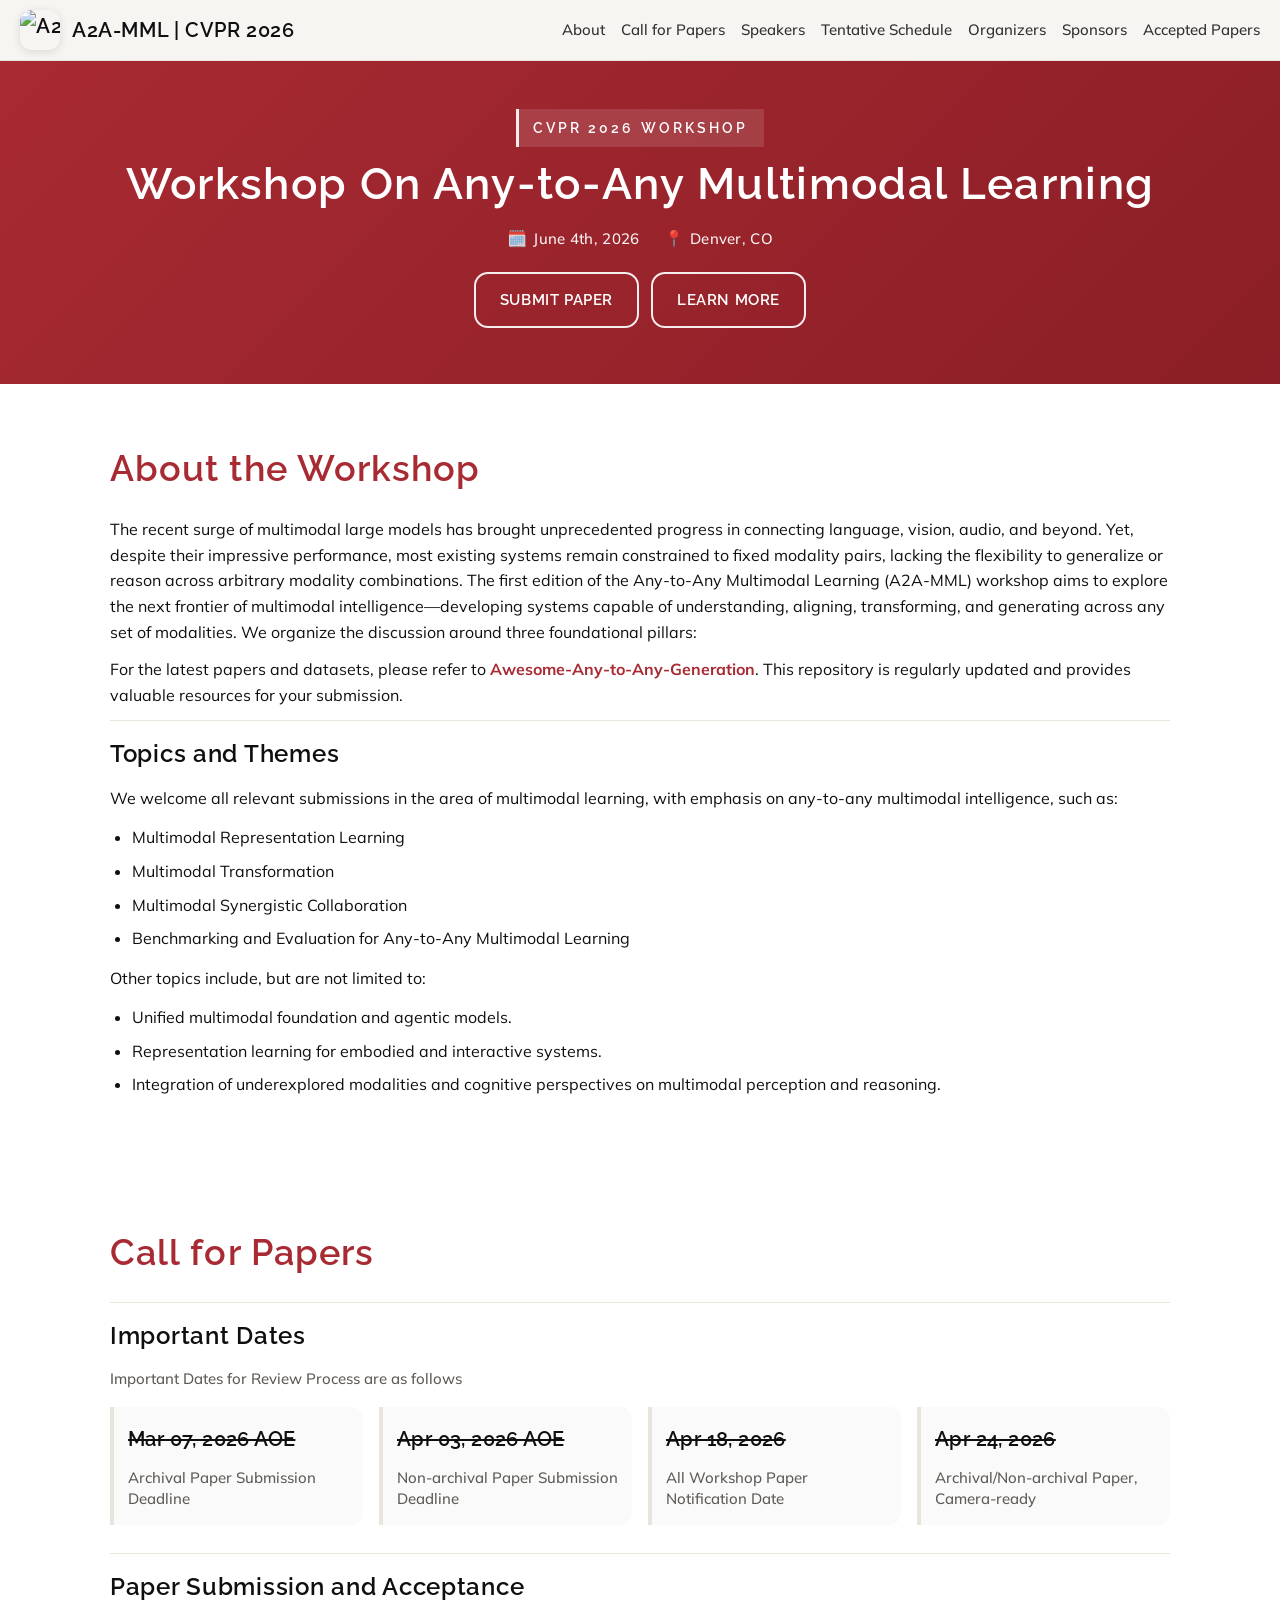
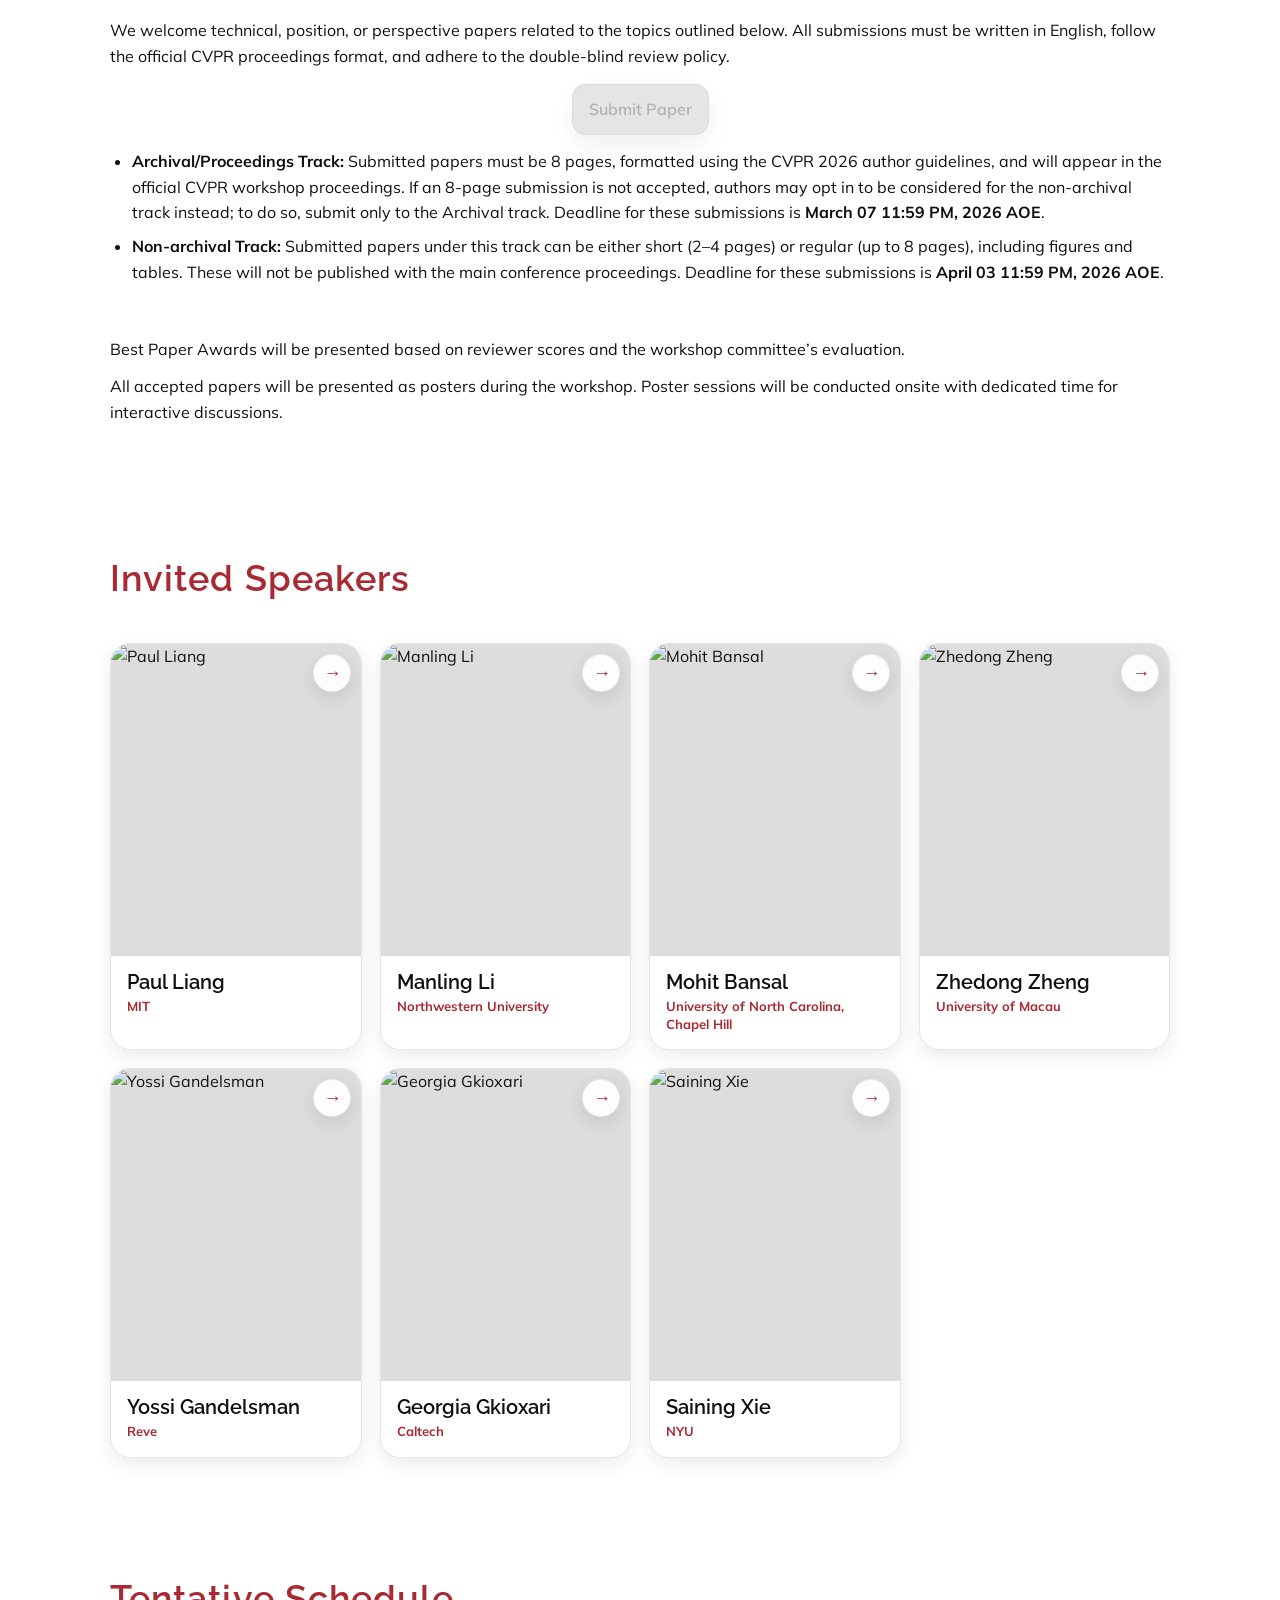
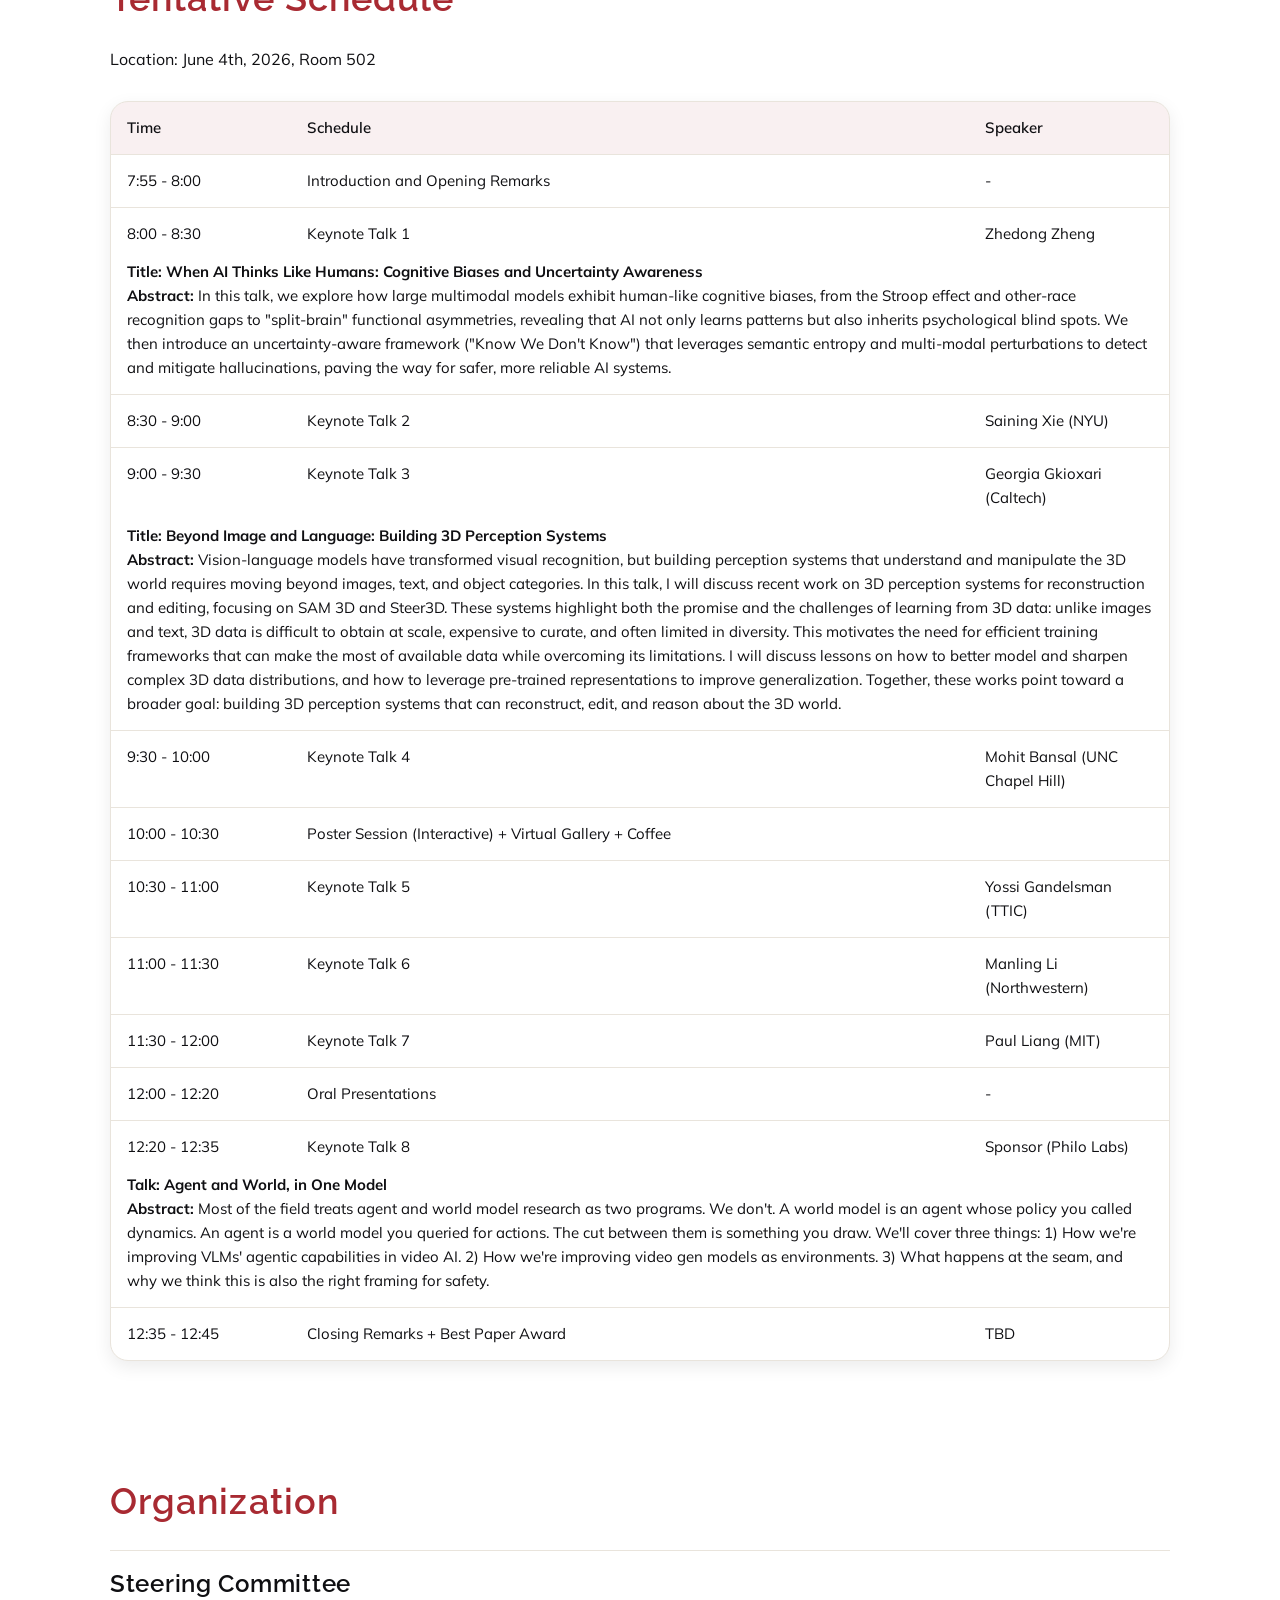
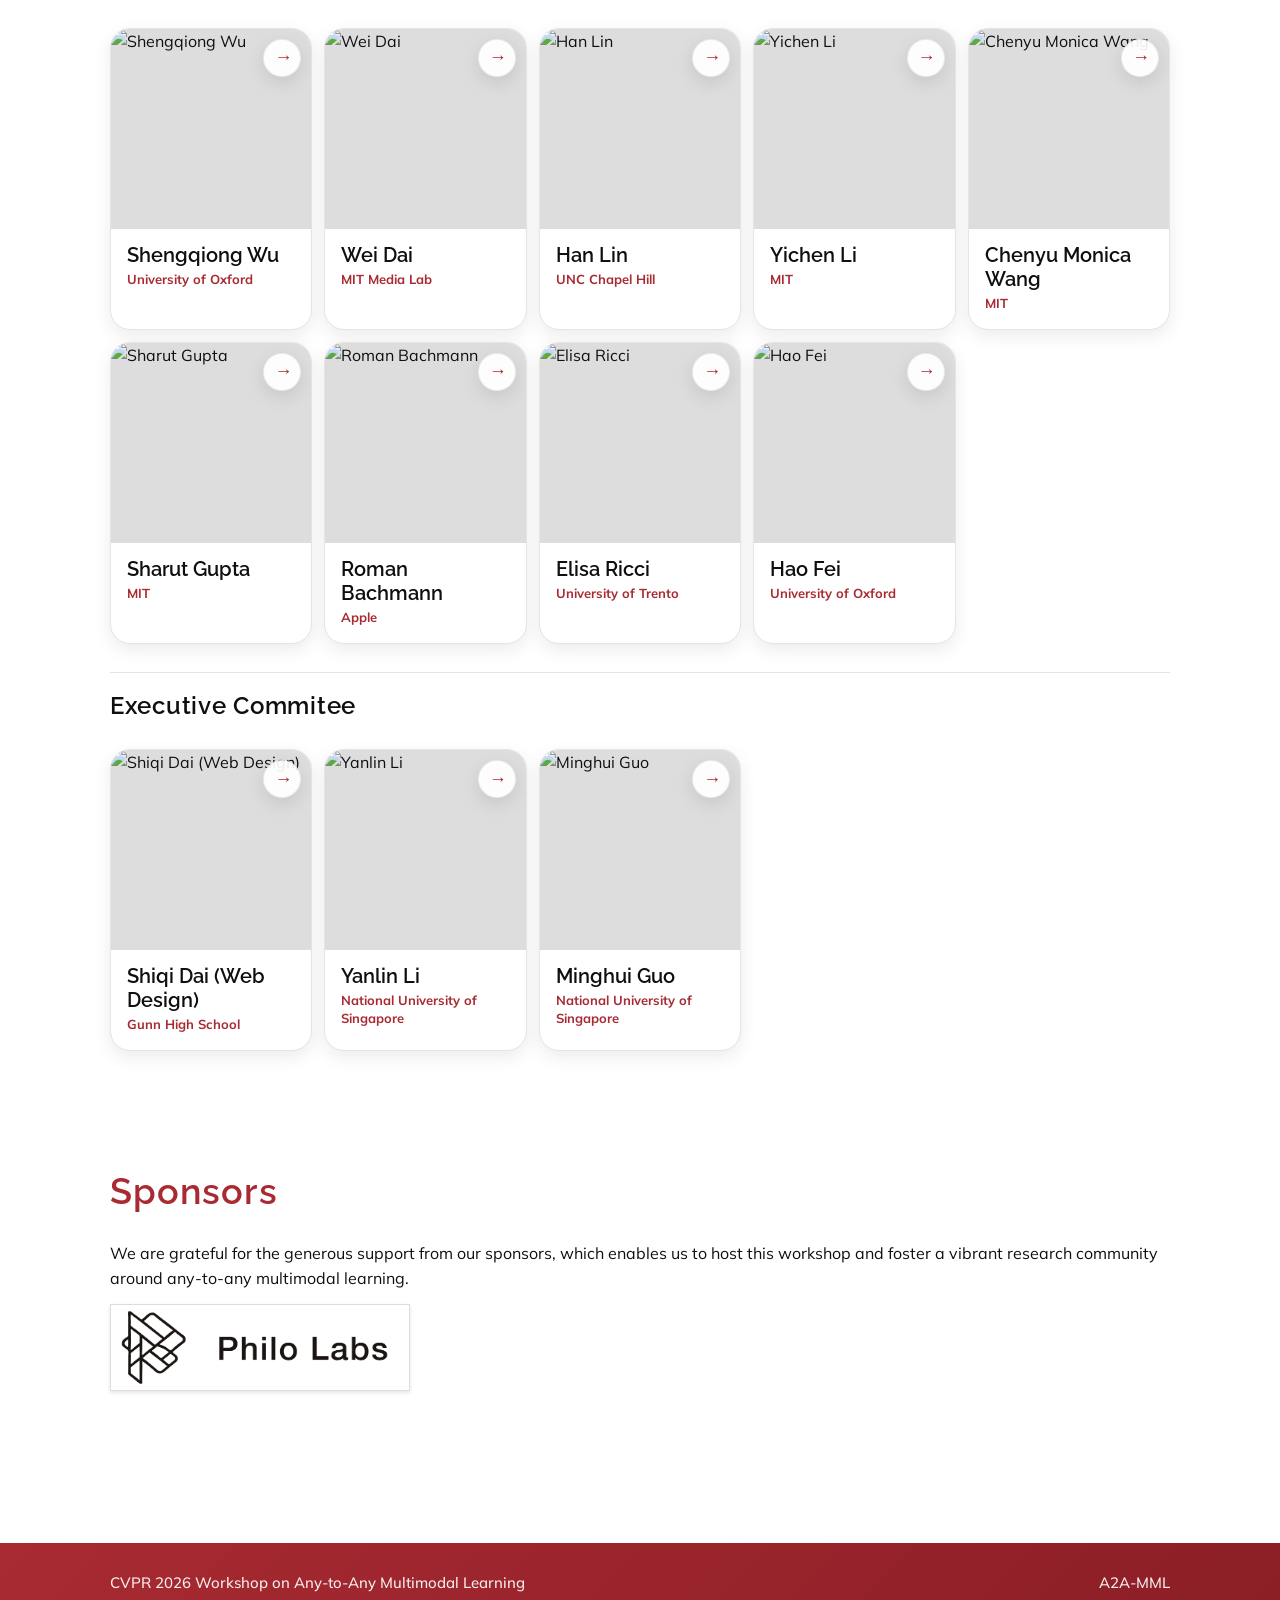
==== index.html @ bd0945c0 "update bio to abstract" ====
<!doctype html>
<html lang="en">
<head>
  <meta charset="utf-8" />
  <meta name="viewport" content="width=device-width,initial-scale=1" />
  <title>A2A-MML 2026</title>
  <meta name="description" content="Workshop On Any-to-Any Multimodal Learning"/>
  <link rel="stylesheet" href="css/styles.css" />
</head>

<body>
  <nav class="nav" aria-label="Primary">
    <div class="container nav-inner">
      <a class="brand" href="#">
        <img class="logo" src="./logo.png" alt="A2A-MML logo" />
        <span>A2A-MML | CVPR 2026</span>
      </a>

      <!-- Desktop menu -->
      <div class="menu" aria-label="Desktop Menu">
        <a href="#about">About</a>
        <a href="#call-for-papers">Call for Papers</a>
        <a href="#speakers">Speakers</a>
        <a href="#schedule">Tentative Schedule</a>
        <a href="#organizers">Organizers</a>
        <a href="#sponsor">Sponsors</a>
        <a href="accepted_papers.html">Accepted Papers</a>
      </div>

      <!-- Mobile toggle -->
      <button id="navToggle" class="nav-toggle" type="button" aria-label="Open menu" aria-controls="mobileMenu" aria-expanded="false">
        <span class="bars" aria-hidden="true">
          <span></span><span></span><span></span>
        </span>
      </button>
    </div>
  </nav>

  <!-- Mobile 2-level menu -->
  <div id="mobileMenu" class="mobile-menu" aria-hidden="true">
    <div class="mm-overlay" data-close="1"></div>
    <div class="mm-panel" role="dialog" aria-modal="true" aria-label="Menu">
      <div class="mm-head">
        <div class="mm-title">Menu</div>
        <button class="mm-close" type="button" aria-label="Close menu" data-close="1">✕</button>
      </div>

      <div class="mm-groups">
        <details class="mm-group" open>
          <summary>
            Workshop
            <span class="mm-caret" aria-hidden="true">›</span>
          </summary>
          <div class="mm-links">
            <a class="mm-link" href="#call-for-papers">Call for Papers</a>
            <a class="mm-link" href="#schedule">Tentative Schedule</a>
          </div>
        </details>

        <details class="mm-group">
          <summary>
            People
            <span class="mm-caret" aria-hidden="true">›</span>
          </summary>
          <div class="mm-links">
            <a class="mm-link" href="#speakers">Speakers</a>
            <a class="mm-link" href="#organizers">Organizers</a>
          </div>
        </details>
      </div>
    </div>
  </div>

  <header id="top" class="hero">
    <div class="container wrap">
      <span class="badge">CVPR 2026 Workshop</span>
      <h1>Workshop On Any-to-Any Multimodal Learning</h1>
      <div class="hero-meta">
        <span class="hero-meta-item"><span class="hero-meta-icon" aria-hidden="true">🗓️</span> June 4th, 2026</span>
        <span class="hero-meta-item"><span class="hero-meta-icon" aria-hidden="true">📍</span> Denver, CO</span>
      </div>
      <div class="cta">
        <a class="cta-btn" target="_blank" rel="noreferrer">Submit Paper</a>
        <a class="cta-btn" href="#about">Learn More</a>
      </div>
    </div>
  </header>

  <main class="content">
    <section id="about">
      <div class="container">
        <h2 class="section-title">About the Workshop</h2>
        The recent surge of multimodal large models has brought unprecedented progress in connecting language, vision, audio, and beyond.
        Yet, despite their impressive performance, most existing systems remain constrained to fixed modality 
        pairs, lacking the flexibility to generalize or reason across arbitrary modality combinations. 
        The first edition of the Any-to-Any Multimodal Learning (A2A-MML) workshop aims to explore the next frontier of multimodal intelligence—developing systems capable of understanding, aligning, transforming, and generating across any set of modalities. We organize the discussion around three foundational pillars:
        <!-- <ul class="bullets">
          <li><em>Multimodal representation learning</em>, which seeks to learn generalizable and disentangled representations that capture both shared and modality-specific information;</li>
          <li><em>Multimodal transformation</em>, which investigates architectures and principles enabling seamless translation, fusion, and adaptation across heterogeneous modalities;</li>
          <li><em>Multimodal collaboration</em>, which studies how modalities cooperate, complement, or conflict with each other to achieve coherent reasoning and world modeling.</li>
        </ul> -->

        <p>For the latest papers and datasets, please refer to <a href="https://github.com/any2any-mllm/awesome-any2any" target="_blank" ><b>Awesome-Any-to-Any-Generation</b></a>. This repository is regularly updated and provides valuable resources for your submission.</p>
        <!-- By bringing together researchers from vision, language, audio, 3D, robotics, and cognitive science, this workshop aims to establish a roadmap toward any-to-any multimodal intelligence, where machines can perceive, reason, and communicate across modalities as fluidly as humans do. -->

        <h3>Topics and Themes</h3>
        <p>We welcome all relevant submissions in the area of multimodal learning, with emphasis on any-to-any multimodal intelligence, such as:</p>
        <ul class="bullets">
          <li>Multimodal Representation Learning</li>
            <li>Multimodal Transformation</li>
            <li>Multimodal Synergistic Collaboration</li>
            <li>Benchmarking and Evaluation for Any-to-Any Multimodal Learning</li>
        </ul>

        <p>Other topics include, but are not limited to:</p>
        <ul class="bullets">
          <li>Unified multimodal foundation and agentic models.</li>
            <li>Representation learning for embodied and interactive systems.</li>
            <li>Integration of underexplored modalities and cognitive perspectives on multimodal perception and reasoning.</li>
        </ul>

        <!-- <h3>About</h3>
        <p>The recent surge of multimodal large models has brought strong progress in connecting language, vision, audio, and beyond. Yet most existing systems remain constrained to fixed modality pairs, lacking flexibility to generalize or reason across arbitrary combinations. The Any-to-Any Multimodal Learning workshop aims to explore systems that can understand, align, transform, and generate across any set of modalities. We organize the discussion around three pillars: representation learning, transformation, and collaboration.</p>
        <p>For the latest papers and datasets, please refer to <a href="https://github.com/any2any-mllm/awesome-any2any" target="_blank" ><b>Awesome-Any-to-Any-Generation</b></a>. This repository is regularly updated and provides valuable resources for your submission.</p> -->
      </div>
    </section>


    <section id="call-for-papers">
      <div class="container">
        <h2 class="section-title">Call for Papers</h2>

        <h3>Important Dates</h3>
        <p class="dates-note">Important Dates for Review Process are as follows</p>

        <div class="dates-grid" aria-label="Important Dates">
          <div class="date-card">
            <p class="date"><del>Mar 07, 2026 AOE</del></p>
            <p class="label">Archival Paper Submission Deadline</p>
          </div>
          <div class="date-card">
            <p class="date"><del>Apr 03, 2026 AOE</del></p>
            <p class="label">Non-archival Paper Submission Deadline</p>
          </div>
          <div class="date-card">
            <p class="date"><del>Apr 18, 2026</del></p>
            <p class="label">All Workshop Paper Notification Date</p>
          </div>
          <div class="date-card">
            <!-- <p class="date is-deadline">Apr 24, 2026</p> -->
            <p class="date"><del>Apr 24, 2026</del></p>
            <p class="label">Archival/Non-archival Paper, Camera-ready</p>
          </div>
        </div>

        <h3>Paper Submission and Acceptance</h3>
        <p>We welcome technical, position, or perspective papers related to the topics outlined below. All submissions must be written in English, follow the official CVPR proceedings format, and adhere to the double-blind review policy.</p>

        <div class="submit-row">
          <a class="submit-btn disabled" target="_blank" rel="noreferrer">Submit Paper</a>
        </div>

        <ul class="bullets">
          <li><strong>Archival/Proceedings Track:</strong> Submitted papers must be 8 pages, 
            formatted using the CVPR 2026 author guidelines, and will appear in the official CVPR workshop proceedings. 
            If an 8-page submission is not accepted, authors may opt in to be considered for the non-archival track 
            instead; to do so, submit only to the Archival track. Deadline for these submissions is <strong>March 07 11:59 PM, 2026 AOE</strong>.
          </li>
          <li><strong>Non-archival Track:</strong> Submitted papers under this track can be either short (2–4 pages) or regular 
          (up to 8 pages), including figures and tables. These will not be published with the main conference proceedings. Deadline for these submissions is <strong>April 03 11:59 PM, 2026 AOE</strong>.</li>
        </ul>
        <br><p>Best Paper Awards will be presented based on reviewer scores and the workshop committee’s evaluation.</p>
        <p>All accepted papers will be presented as posters during the workshop. Poster sessions will be conducted onsite with dedicated time for interactive discussions.</p>
      </div>
    </section>

    <section id="speakers">
      <div class="container">
        <h2 class="section-title">Invited Speakers</h2>
        <div style="height:16px"></div>
        <div id="speakersGrid" class="grid" aria-label="Invited Speakers"></div>
      </div>
    </section>

    <section id="schedule">
      <div class="container">
        <h2 class="section-title">Tentative Schedule</h2>
        <p>Location: June 4th, 2026, Room 502 </p>
        <div style="height:16px"></div>

        <table class="schedule" aria-label="Workshop Schedule">
          <thead>
            <tr>
              <th style="width:180px">Time</th>
              <th>Schedule</th>
              <th style="width:200px">Speaker</th>
            </tr>
          </thead>
          <tbody>
            <tr><td>7:55 - 8:00</td><td>Introduction and Opening Remarks</td><td>-</td></tr>
            <tr>
              <td style="border-bottom:none">8:00 - 8:30</td>
              <td style="border-bottom:none">Keynote Talk 1</td>
              <td style="border-bottom:none">Zhedong Zheng</td>
            </tr>
            <tr>
              <td colspan="3" style="padding-top:0">
                <strong>Title: When AI Thinks Like Humans: Cognitive Biases and Uncertainty Awareness</strong><br>
                <strong>Abstract:</strong> In this talk, we explore how large multimodal models exhibit human-like cognitive biases, from the Stroop effect and other-race recognition gaps to "split-brain" functional asymmetries, revealing that AI not only learns patterns but also inherits psychological blind spots. We then introduce an uncertainty-aware framework ("Know We Don't Know") that leverages semantic entropy and multi-modal perturbations to detect and mitigate hallucinations, paving the way for safer, more reliable AI systems.
              </td>
            </tr>
            <tr><td>8:30 - 9:00</td><td>Keynote Talk 2</td><td>Saining Xie (NYU)</td></tr>
            <tr>
              <td style="border-bottom:none">9:00 - 9:30</td>
              <td style="border-bottom:none">Keynote Talk 3</td>
              <td style="border-bottom:none">Georgia Gkioxari (Caltech)</td>
            </tr>
            <tr>
              <td colspan="3" style="padding-top:0">
                <strong>Title: Beyond Image and Language: Building 3D Perception Systems</strong><br>
                <strong>Abstract:</strong> Vision-language models have transformed visual recognition, but building perception systems that understand and manipulate the 3D world requires moving beyond images, text, and object categories. In this talk, I will discuss recent work on 3D perception systems for reconstruction and editing, focusing on SAM 3D and Steer3D. These systems highlight both the promise and the challenges of learning from 3D data: unlike images and text, 3D data is difficult to obtain at scale, expensive to curate, and often limited in diversity. This motivates the need for efficient training frameworks that can make the most of available data while overcoming its limitations. I will discuss lessons on how to better model and sharpen complex 3D data distributions, and how to leverage pre-trained representations to improve generalization. Together, these works point toward a broader goal: building 3D perception systems that can reconstruct, edit, and reason about the 3D world.
              </td>
            </tr>
            <tr><td>9:30 - 10:00</td><td>Keynote Talk 4</td><td>Mohit Bansal (UNC Chapel Hill)</td></tr>
            <tr><td>10:00 - 10:30</td><td colspan="2">Poster Session (Interactive) + Virtual Gallery + Coffee</td></tr>
            <tr><td>10:30 - 11:00</td><td>Keynote Talk 5</td><td>Yossi Gandelsman (TTIC)</td></tr>
            <tr><td>11:00 - 11:30</td><td>Keynote Talk 6</td><td>Manling Li (Northwestern)</td></tr>
            <tr><td>11:30 - 12:00</td><td>Keynote Talk 7</td><td>Paul Liang (MIT)</td></tr>
            <tr><td>12:00 - 12:20</td><td>Oral Presentations</td><td>-</td></tr>
            <tr>
              <td style="border-bottom:none">12:20 - 12:35</td>
              <td style="border-bottom:none">Keynote Talk 8</td>
              <td style="border-bottom:none">Sponsor (Philo Labs)</td>
            </tr>
            <tr>
              <td colspan="3" style="padding-top:0">
                <strong>Talk: Agent and World, in One Model</strong><br>
                <strong>Abstract:</strong> Most of the field treats agent and world model research as two programs. We don't. A world model is an agent whose policy you called dynamics. An agent is a world model you queried for actions. The cut between them is something you draw. We'll cover three things: 1) How we're improving VLMs' agentic capabilities in video AI. 2) How we're improving video gen models as environments. 3) What happens at the seam, and why we think this is also the right framing for safety.
              </td>
            </tr>
            <tr><td>12:35 - 12:45</td><td>Closing Remarks + Best Paper Award</td><td>TBD</td></tr>
          </tbody>
        </table>
      </div>
    </section>

    <section id="organizers">
      <div class="container">
        <h2 class="section-title">Organization</h2>
        <h3>Steering Committee</h3>
        <div style="height:12px"></div>
        <div id="organizersGrid" class="grid" aria-label="Organizers"></div>

        <h3>Executive Commitee</h3>
        <div style="height:12px"></div>
        <div id="contributorsGrid" class="grid" aria-label="Contributors"></div>
      </div>
    </section>
    
    <section id="sponsor">
        <div class="container">
          <h2 class="section-title">Sponsors</h2>
          <p>We are grateful for the generous support from our sponsors, which enables us to host this workshop and foster a vibrant research community around any-to-any multimodal learning.</p>
          <img src="philo_horizontal_black.png" alt="Sponsor" style="max-width: 300px; height: auto; border: 1px solid #ddd; box-shadow: 0 2px 4px rgba(0,0,0,0.1);">
        </div>
    </section>

  </main>

  <footer>
    <div class="container">
      <div class="muted">CVPR 2026 Workshop on Any-to-Any Multimodal Learning</div>
      <div class="muted">A2A-MML</div>
    </div>
  </footer>

  <div id="modal" class="modal" role="dialog" aria-modal="true" aria-label="Profile">
    <div class="modal-panel">
      <div class="modal-head">
        <div>
          <h3 id="modalTitle" class="modal-title"></h3>
          <div id="modalSub" class="modal-sub"></div>
        </div>
        <button id="modalClose" class="modal-close" type="button" aria-label="Close">✕</button>
      </div>
      <div class="modal-body">
        <div class="modal-photo"><img id="modalImg" alt="" /></div>
        <div id="modalBio" class="modal-text"></div>
      </div>
      <div class="modal-actions">
        <a id="modalHome" class="home-btn" href="#" target="_blank" rel="noreferrer"></a>
      </div>
    </div>
  </div>

  <script>
    const ORGANIZERS = [
      { name:"Shengqiong Wu", affil:"University of Oxford", img:"./shengqiongwu.png", homepage:"https://sqwu.top/", bio:`Shengqiong Wu (she/her) is a research fellow at Oxford University, having previously received a Ph.D. degree at the National University of Singapore, under the supervision of Prof. Tat-Seng Chua. Her research interests include multimodal learning and large vision-language foundation models. She has been recognized with several prestigious awards, including the Google Ph.D. Fellowship, Baidu Scholarship, and Bytedance Scholarship. She has published over 10 papers in top-tier conferences, e.g., ICLR, ICML, NeurIPS, and CVPR. She has co-organized multiple workshops and grand challenges, such as ACM MM and WACV.

Email: shengqiong.wu@cs.ox.ac.uk
`},

      { name:"Wei Dai", affil:"MIT Media Lab", img:"./Wei_Dai.png", homepage:"https://dd.works/", bio:`Wei Dai (he/him) is a Ph.D. student at MIT Media Lab under the supervision of Prof. Paul Liang. His research interests lie in the field of multimodal learning, particularly multimodal LLMs, and their applications to healthcare. Before joining MIT, he was a master's student at Stanford University, supervised by Prof. Li Fei-Fei and Prof. Ehsan Adeli. His work has been published at top conferences, including NeurIPS, ICML, and MICCAI. His research is supported by NSF Graduate Research Fellowships (GRFP) and ORCD Seed Fund.

Email: dvdai@mit.edu
`},

      { name:"Han Lin", affil:"UNC Chapel Hill", img:"./Han_Lin.png", homepage:"https://hl-hanlin.github.io/", bio:`Han Lin (he/him) is a third-year Ph.D. student at the University of North Carolina at Chapel Hill, supervised by Prof. Mohit Bansal. His research interests include image and video generation, multimodal learning, and LLMs. Before joining UNC, he was a master's student at Columbia University, supervised by Prof. Shih-Fu Chang, Prof.  Matei Ciocarlie, and Prof. Shuran Song. He has over 13 papers in top-tier conferences such as ICLR, ICML, NeurIPS, CVPR, and COLM.

Email: hanlincs@cs.unc.edu
`},

      { name:"Yichen Li", affil:"MIT", img:"./Yichen.jpeg", homepage:"https://people.csail.mit.edu/yichenl/", bio:`Yichen Li (he/him) is a Ph.D. student at MIT, working with Prof. Antonio Torralba. Her research interests lie in the field of multimodal learning and foundational learning paradigms agnostic to data modalities. She received the Robert Shillman Graduate Fellowship and has published works at top-tier conferences, including CVPR, ICCV, ICLR, ICML, and ECCV. She also served as a core organizer for multiple workshops at ECCV and RSS.
`},

      { name:"Chenyu Monica Wang", affil:"MIT", img:"./Chenyu.jpeg", homepage:"https://chenyuwang-monica.github.io/", bio:`Chenyu (Monica) Wang (she/her) is a Ph.D. student at MIT, advised by Prof. Tommi Jaakkola. Her research interests lie broadly in deep generative models, reinforcement learning, multi-modal learning, and AI for science. During her PhD, she was a research intern at Meta FAIR and Genentech. Her research is supported by The Citadel GQS PhD Fellowship. She has published work at top-tier conferences, including NeurIPS and ICLR.
`},

      { name:"Sharut Gupta", affil:"MIT", img:"./Sharut.jpg", homepage:"https://www.mit.edu/~sharut/", bio:`Sharut Gupta (she/her) is a Ph.D. student at MIT, working with Prof. Phillip Isola and Prof. Stefanie Jegelka. Prior to her PhD, she received her Bachelor’s and Master’s (Dual) degrees from the Indian Institute of Technology Delhi (IIT Delhi). Her research interests focus on multi-modal representation learning, robustness, and out-of-distribution generalization. Sharut is a recipient of the MIT Presidential Fellowship and the MathWorks Engineering Fellowship, and has published work at top-tier conferences, including NeurIPS, ICLR, and ICML.

Email: sharut@mit.edu
`},

      { name:"Roman Bachmann", affil:"Apple", img:"./Roman.jpg", homepage:"https://roman-bachmann.github.io/", bio:`Roman Bachmann (he/him) is a research scientist at Apple. Previously he was a Ph.D. student at EPFL, advised by Prof. Amir Zamir. His research focus is on developing scalable objectives for training any-to-any models across a large and diverse set of modalities, as well as training flexible tokenizers for generative modeling. He has published works at top-tier conferences, including CVPR, ICCV, ECCV, NeurIPS, ICML, and SIGGRAPH.
`},

      { name:"Elisa Ricci", affil:"University of Trento", img:"./Elisa.png", homepage:"https://eliricci.eu/", bio:`Elisa Ricci (she/her) is a Professor at the University of Trento. She is also the Coordinator of the Doctoral Program in Information Engineering and Computer Science at Trento, a member of ELLIS, and an IAPR Fellow. Her research spans the intersection of computer vision, deep learning, and robotics perception, with an emphasis on domain adaptation, continual learning, and self-supervised learning from visual and multimodal data.
`},

      { name:"Hao Fei", affil:"University of Oxford", img:"./feihao.jpg", homepage:"https://haofei.vip/", bio:`Hao is a senior postdoctoral researcher at the University of Oxford. His research focuses on the theme of Multimodal Foundational Modeling with an emphasis on Generative Models, Multimodal Large Language Models, Agents, and World Models. He is particularly interested in exploring unified and advanced generalists towards human-level capacity and cognition for various scenarios and domains. Previously, he was a senior research fellow at the National University of Singapore, an associate researcher at Skywork AI Singapore, and SEA AI lab, respectively.
`},
    ];

    const CONTRIBUTORS = [
      { 
        name:"Shiqi Dai (Web Design)", affil:"Gunn High School", img:"./shichi.jpg", homepage:"https://cvpr-2026-workshop-jpxj74c2g-shiqis-projects-6be7ecea.vercel.app/", bio:`Shiqi Dai (she/her) is a high school student at Gunn High School under the supervision of Prof. Paul Liang. Her research interests lie in the field of multimodal learning, particularly multimodal LLMs, and their applications to healthcare. 

Email: sd53709@pausd.us
`},
      {
        name: "Yanlin Li", affil: "National University of Singapore", img: "./Yanlin.jpg", homepage: "https://liyanlin06.github.io/", bio: `Yanlin Li (he/him) is a Master student in Artificial Intelligence at the School of Computing, National University of Singapore. His research interests lie in unified multimodal understanding and generation, human-centered AGI.

Email: yanlin.li@u.nus.edu
`},
      {
        name: "Minghui Guo", affil: "National University of Singapore", img: "./Minghui.jpg", homepage: "https://guominghui07.github.io/", bio: `I am an MSc student at National University of Singapore, and my research interests include unified any-to-any multimodal LLMs, representation learning, and video understanding and generation, as well as AI for Science and data-driven scientific discovery.

Email: mguo77@u.nus.edu
`},
    ];

    const SPEAKERS = [
      { name:"Paul Liang", affil:"MIT", img:"./Paul_Liang.jpeg", homepage:"https://www.mit.edu/~ppliang/", bio:`Paul Pu Liang is an Assistant Professor at the MIT Media Lab and MIT EECS, and leads the Multisensory Intelligence research group, where he investigates how machines can learn from and reason across diverse sensory modalities to engage with the real world. He received his PhD in Machine Learning from Carnegie Mellon University. His research focuses on multimodal representation learning, modality transformation via unified architectures, and interactive systems that bridge human and machine experience. He is dedicated to mentoring the next generation of researchers and promoting broader participation in AI.`},

      { name:"Manling Li", affil:"Northwestern University", img:"./Manling.jpeg", homepage:"https://limanling.github.io/", bio:`Manling Li is an Assistant Professor of Computer Science at Northwestern University, where she leads the Machine Learning and Language (MLL) Lab. Her research explores how machines can reason, plan, and act across modalities—bridging language, vision, audio, robotics, and embodied interaction—to build trustworthy, compositional, and long-horizon intelligent systems. She holds a PhD from the University of Illinois Urbana-Champaign and was a post-doctoral researcher at Stanford University. Prof. Manling has received many awards, including the MIT Technology Review 35 Under 35, Microsoft Research PhD Fellowship, and the ACL 2024 Outstanding Paper Award.`},

      { name:"Mohit Bansal", affil:"University of North Carolina, Chapel Hill", img:"./Mohit.png", homepage:"https://www.cs.unc.edu/~mbansal/", bio:`Mohit Bansal is the John R. & Louise S. Parker Distinguished Professor and the Director of the MURGe-Lab (UNC-NLP Group) in the Computer Science department at UNC Chapel Hill. His research expertise is in natural language processing and multimodal machine learning, with a particular focus on multimodal generative models, grounded and embodied semantics, and interpretable, efficient, and generalizable deep learning. He is an AAAI Fellow and recipient of the Presidential Early Career Award for Scientists and Engineers (PECASE), IIT Kanpur Young Alumnus Award, and outstanding paper awards at ACL, CVPR, and TMLR. His service includes EMNLP and CoNLL Program Co-Chair, ACM Doctoral Dissertation Award Committee, and Associate/Action Editor for TACL, CL, and IEEE/ACM.`},

      { name:"Zhedong Zheng", affil:"University of Macau", img:"./zhedongzheng.webp", homepage:"https://zdzheng.xyz/", bio:`Zhedong Zheng is an Assistant Professor with the University of Macau. He received the Ph.D. degree from the University of Technology Sydney in 2021 and the B.S. degree from Fudan University in 2016. He was a postdoctoral research fellow at the School of Computing, National University of Singapore. He received the IEEE Circuits and Systems Society Outstanding Young Author Award of 2021. His research interests include AIGC, Data-centric AI, and Spatial Intelligence. He actively serves the academic community, acting as a Senior PC for IJCAI and AAAI, an Area Chair for ACM MM’24, ACM MM’25 and ICASSP’25, and the Publication Chair for ACM MM’25 and AVSS’25.`},

      { name:"Yossi Gandelsman", affil:"Reve", img:"./Yossi.png", homepage:"https://yossigandelsman.github.io/", bio:`Yossi Gandelsman is a research scientist at Reve. Starting Fall 2026, he will join the Toyota Technological Institute at Chicago (TTIC) as an assistant professor. His research interests focus on interpretability and model mechanisms across computer vision and language. He received his PhD from the University of California, Berkeley, worked on the Perception Team at Google DeepMind, and holds an M.Sc. from the Weizmann Institute of Science.`},

      { name:"Georgia Gkioxari", affil:"Caltech", img:"./Georgia.jpeg", homepage:"https://gkioxari.github.io/", bio:`Georgia Gkioxari is an Assistant Professor in the Computing & Mathematical Sciences department at Caltech. Previously, she worked as a research scientist at Meta FAIR. She obtained her PhD under Jitendra Malik at UC Berkeley, and completed her undergraduate studies in Greece at the National Technical University of Athens. Her research focuses on advanced visual perception, including 2D & 3D spatial representation and reasoning, transforming images into structured multi-modal outputs. She has received numerous honors, including the PAMI Young Researcher Award, Google Faculty Award, and Okawa Research Award.`},

      { name:"Saining Xie", affil:"NYU", img:"./Saining.png", homepage:"https://sainingxie.com/", bio:`Saining Xie is an Assistant Professor of Computer Science at NYU’s Courant Institute and a member of the NYU Center for Data Science. He earned his Ph.D. in Computer Science & Engineering from UC San Diego and previously worked as a research scientist at Facebook AI Research. His research develops robust, scalable visual-intelligence systems which bridge visual perception, representation learning, and commonsense reasoning.`}
    ];

    function escapeHtml(s){
      return String(s)
        .replaceAll("&","&amp;")
        .replaceAll("<","&lt;")
        .replaceAll(">","&gt;")
        .replaceAll('"',"&quot;")
        .replaceAll("'","&#039;");
    }

    function cardHTML(p){
      return `
        <div class="card" role="button" tabindex="0" data-name="${escapeHtml(p.name)}">
          <div class="img">
            <img src="${escapeHtml(p.img)}" alt="${escapeHtml(p.name)}" />
            <div class="chev" aria-hidden="true"><span>→</span></div>
          </div>
          <div class="meta">
            <p class="name">${escapeHtml(p.name)}</p>
            <p class="affil">${escapeHtml(p.affil || "")}</p>
          </div>
        </div>
      `;
    }

    function renderGrid(elId, arr, roleLabel){
      const el = document.getElementById(elId);
      el.innerHTML = arr.map(cardHTML).join("");
      el.querySelectorAll(".card").forEach(card=>{
        const name = card.getAttribute("data-name");
        const p = arr.find(x=>x.name===name);
        const open = ()=>openModal(p, roleLabel);
        card.addEventListener("click", open);
        card.addEventListener("keydown", e=>{
          if(e.key==="Enter" || e.key===" "){ e.preventDefault(); open(); }
        });
      });
    }

    const modal = document.getElementById("modal");
    const modalClose = document.getElementById("modalClose");
    const modalTitle = document.getElementById("modalTitle");
    const modalSub = document.getElementById("modalSub");
    const modalImg = document.getElementById("modalImg");
    const modalBio = document.getElementById("modalBio");
    const modalHome = document.getElementById("modalHome");

    function openModal(p, roleLabel){
      modalTitle.textContent = p.name || "";
      modalSub.textContent = p.affil || "";
      modalImg.src = p.img || "";
      modalImg.alt = p.name || "";

      const bioText = (p.bio || "").trim();
      modalBio.innerHTML = bioText
        ? bioText
            .split(/\n\s*\n/g)
            .map(par => `<p>${escapeHtml(par).replace(/\n/g, "<br>")}</p>`)
            .join("")
        : "";

      if(p.homepage){
        modalHome.href = p.homepage;
        modalHome.textContent = `The ${roleLabel}'s Homepage`;
        modalHome.style.display = "inline-flex";
      }else{
        modalHome.href = "#";
        modalHome.textContent = `The ${roleLabel}'s Homepage`;
        modalHome.style.display = "none";
      }
      modal.classList.add("open");
      document.body.style.overflow = "hidden";
      modalClose.focus();
    }

    function closeModal(){
      modal.classList.remove("open");
      document.body.style.overflow = "";
    }

    modalClose.addEventListener("click", closeModal);
    modal.addEventListener("click", e=>{ if(e.target === modal) closeModal(); });
    document.addEventListener("keydown", e=>{ if(e.key === "Escape" && modal.classList.contains("open")) closeModal(); });

    renderGrid("speakersGrid", SPEAKERS, "Speaker");
    renderGrid("organizersGrid", ORGANIZERS, "Organizer");
    renderGrid("contributorsGrid", CONTRIBUTORS, "Contributor");

    /* ===== Mobile menu JS ===== */
    const navToggle = document.getElementById("navToggle");
    const mobileMenu = document.getElementById("mobileMenu");

    function openMobileMenu(){
      mobileMenu.classList.add("open");
      mobileMenu.setAttribute("aria-hidden", "false");
      navToggle.setAttribute("aria-expanded", "true");
      document.body.style.overflow = "hidden";
    }

    function closeMobileMenu(){
      mobileMenu.classList.remove("open");
      mobileMenu.setAttribute("aria-hidden", "true");
      navToggle.setAttribute("aria-expanded", "false");
      document.body.style.overflow = "";
      navToggle.focus();
    }

    navToggle.addEventListener("click", ()=>{
      const isOpen = mobileMenu.classList.contains("open");
      if(isOpen) closeMobileMenu();
      else openMobileMenu();
    });

    mobileMenu.addEventListener("click", (e)=>{
      const t = e.target;
      if(t && t.getAttribute && t.getAttribute("data-close")==="1") closeMobileMenu();
      if(t && t.classList && (t.classList.contains("mm-link") || t.classList.contains("mm-submit"))){
        closeMobileMenu();
      }
    });

    document.addEventListener("keydown", (e)=>{
      if(e.key === "Escape" && mobileMenu.classList.contains("open")) closeMobileMenu();
    });

    window.addEventListener("resize", ()=>{
      if(window.matchMedia("(min-width: 861px)").matches && mobileMenu.classList.contains("open")){
        closeMobileMenu();
      }
    });
  </script>

  <script>
    function updateBodyPaddingForNav(){
      const nav = document.querySelector('.nav');
      if(!nav) return;
      const h = Math.ceil(nav.getBoundingClientRect().height);
      document.body.style.paddingTop = h + 'px';
    }
    window.addEventListener('load', updateBodyPaddingForNav);
    window.addEventListener('resize', updateBodyPaddingForNav);
  </script>
</body>
</html>
---- css/styles.css ----
/* A2A-MML Workshop – classy typography from Sharut/Website (Muli, Raleway) */
@import url("https://fonts.googleapis.com/css2?family=Muli:wght@400;600;700&family=Raleway:wght@400;500;600;700&display=swap");

:root {
  --gunn-red: #a82a32;
  --gunn-red-dark: #8b1e26;
  --paper: #f6f3ef;
  --ink: #0f0f12;
  --muted: #5e5a55;
  --line: #e9e4dc;
  --card: #ffffff;
  --radius: 18px;
  --shadow: 0 10px 28px rgba(0,0,0,.10);
  --shadow-soft: 0 6px 18px rgba(0,0,0,.08);
  --max: 1100px;
  --font: "Muli", -apple-system, BlinkMacSystemFont, "Segoe UI", Roboto, "Helvetica Neue", Arial, sans-serif;
  --font-head: "Raleway", -apple-system, BlinkMacSystemFont, "Segoe UI", Roboto, sans-serif;
  --text-xs: 0.8125rem;
  --text-sm: 0.9375rem;
  --text: 1rem;
  --text-lg: 1.25rem;
  --text-xl: 1.5rem;
  --text-2xl: 1.875rem;
  --text-3xl: clamp(1.5rem, 3.5vw, 2.25rem);
}

* { box-sizing: border-box; }
html, body { height: 100%; }
body {
  margin: 0;
  font-family: var(--font);
  font-size: var(--text);
  font-weight: 400;
  background: #fff;
  color: var(--ink);
  line-height: 1.6;
  -webkit-font-smoothing: antialiased;
}
a { color: inherit; text-decoration: none; }
/* In-content links: distinct color, underline on hover */
main a:not(.submit-btn):not(.cta-btn) {
  color: var(--gunn-red);
  text-decoration: none;
  text-underline-offset: 4px;
  transition: color .15s ease, text-decoration-color .15s ease;
}
main a:not(.submit-btn):not(.cta-btn):hover {
  text-decoration: underline;
  color: var(--gunn-red-dark);
}
.container { max-width: var(--max); margin: 0 auto; padding: 0 20px; }

/* Nav – fixed at top so it stays visible when scrolling */
.nav {
  position: fixed;
  top: 0;
  left: 0;
  right: 0;
  z-index: 50;
  backdrop-filter: saturate(1.2) blur(6px);
  background: rgba(246,243,239,.82);
  border-bottom: 1px solid var(--line);
}
body { padding-top: 64px; }
.nav .container { max-width: 100%; padding-left: 20px; padding-right: 20px; }
.nav-inner {
  display: flex;
  align-items: center;
  justify-content: space-between;
  width: 100%;
  gap: 14px;
  padding: 10px 0;
}
.nav-inner .menu { margin-left: auto; flex-shrink: 0; }
.brand {
  display: flex;
  align-items: center;
  gap: 12px;
  font-family: var(--font-head);
  font-size: var(--text-lg);
  font-weight: 600;
  letter-spacing: .03em;
  white-space: nowrap;
}
.logo {
  width: 40px;
  height: 40px;
  border-radius: 12px;
  object-fit: cover;
  display: block;
  box-shadow: 0 2px 10px rgba(0,0,0,.12);
}
.menu {
  display: flex;
  align-items: center;
  gap: 16px;
  flex-wrap: wrap;
  font-family: var(--font);
  font-size: var(--text-sm);
  font-weight: 500;
}
.menu a { opacity: .86; text-underline-offset: 6px; }
.menu a:hover { opacity: 1; text-decoration: underline; }

/* Mobile menu */
.nav-toggle {
  display: none;
  align-items: center;
  justify-content: center;
  width: 44px;
  height: 44px;
  border-radius: 14px;
  border: 1px solid rgba(0,0,0,.10);
  background: rgba(255,255,255,.75);
  box-shadow: 0 6px 16px rgba(0,0,0,.10);
  cursor: pointer;
}
.nav-toggle:active { transform: translateY(1px); }
.nav-toggle .bars { width: 20px; height: 14px; position: relative; }
.nav-toggle .bars span {
  position: absolute; left: 0; right: 0;
  height: 2px; border-radius: 2px;
  background: rgba(15,15,18,.9);
}
.nav-toggle .bars span:nth-child(1) { top: 0; }
.nav-toggle .bars span:nth-child(2) { top: 6px; }
.nav-toggle .bars span:nth-child(3) { top: 12px; }
.mobile-menu { position: fixed; inset: 0; z-index: 999; display: none; }
.mobile-menu.open { display: block; }
.mm-overlay { position: absolute; inset: 0; background: rgba(0,0,0,.45); backdrop-filter: blur(2px); }
.mm-panel {
  position: absolute; top: 0; right: 0; height: 100%;
  width: min(420px, 92vw);
  background: rgba(246,243,239,.96);
  border-left: 1px solid var(--line);
  box-shadow: -18px 0 40px rgba(0,0,0,.18);
  padding: 14px 16px 18px;
  overflow: auto;
  transform: translateX(8px);
}
.mm-head {
  display: flex;
  align-items: center;
  justify-content: space-between;
  gap: 10px;
  padding: 8px 2px 10px;
  border-bottom: 1px solid var(--line);
}
.mm-title {
  font-family: var(--font-head);
  font-size: var(--text-xl);
  font-weight: 600;
  letter-spacing: .03em;
}
.mm-close {
  width: 44px; height: 44px;
  border-radius: 14px;
  border: 1px solid rgba(0,0,0,.10);
  background: rgba(255,255,255,.75);
  cursor: pointer;
  font-weight: 700;
  color: var(--muted);
}
.mm-close:hover { background: #fff; }
.mm-groups { padding: 6px 0 6px; }
.mm-group {
  background: rgba(255,255,255,.75);
  border: 1px solid var(--line);
  border-radius: 18px;
  box-shadow: var(--shadow-soft);
  margin: 10px 0;
  overflow: hidden;
}
.mm-group summary {
  list-style: none;
  cursor: pointer;
  padding: 14px;
  font-family: var(--font-head);
  font-weight: 600;
  color: var(--ink);
  display: flex;
  align-items: center;
  justify-content: space-between;
  gap: 10px;
}
.mm-group summary::-webkit-details-marker { display: none; }
.mm-group summary .mm-caret {
  width: 34px; height: 34px;
  border-radius: 999px;
  border: 1px solid rgba(0,0,0,.08);
  display: flex; align-items: center; justify-content: center;
  background: rgba(255,255,255,.8);
  color: var(--gunn-red);
  font-weight: 700;
  box-shadow: 0 6px 14px rgba(0,0,0,.08);
  flex: 0 0 auto;
  transition: transform .12s ease;
}
.mm-group[open] summary .mm-caret { transform: rotate(90deg); }
.mm-links { border-top: 1px solid var(--line); padding: 10px 12px; display: grid; grid-template-columns: 1fr; gap: 8px; }
.mm-link {
  padding: 12px;
  border-radius: 14px;
  border: 1px solid rgba(0,0,0,.06);
  background: rgba(255,255,255,.9);
  font-weight: 500;
  opacity: .95;
}
.mm-link:hover { opacity: 1; border-color: rgba(0,0,0,.10); background: #fff; }
@media (max-width: 860px) {
  .menu { display: none; }
  .nav-toggle { display: inline-flex; }
}

/* Hero */
.hero {
  position: relative;
  color: #fff;
  min-height: 0;
  padding: 48px 20px 56px;
  background: linear-gradient(135deg, var(--gunn-red), var(--gunn-red-dark));
  display: flex;
  align-items: center;
  justify-content: center;
}
.hero .wrap {
  position: relative;
  width: 100%;
  padding: 0;
  text-align: center;
}
.badge {
  display: inline-block;
  font-family: var(--font-head);
  font-size: 0.875rem;
  font-weight: 600;
  letter-spacing: .22em;
  text-transform: uppercase;
  color: #fff;
  padding: 8px 16px 8px 14px;
  border-left: 3px solid rgba(255,255,255,.9);
  margin-bottom: 0;
  background: rgba(255,255,255,.12);
}
.hero h1 {
  margin: 12px 0 16px;
  font-family: var(--font-head);
  font-size: clamp(1.75rem, 4.5vw, 2.75rem);
  line-height: 1.15;
  letter-spacing: .03em;
  font-weight: 600;
}
.hero-meta {
  display: flex;
  justify-content: center;
  align-items: center;
  gap: 1.5rem;
  margin-bottom: 20px;
  font-size: var(--text-sm);
  font-weight: 500;
  letter-spacing: .02em;
  opacity: .95;
}
.hero-meta-item {
  display: inline-flex;
  align-items: center;
  gap: 6px;
}
.hero-meta-icon {
  font-size: 1rem;
  opacity: .9;
}
.cta { display: flex; justify-content: center; margin-top: 0; gap: 12px; flex-wrap: wrap; }
.cta-btn {
  display: inline-flex;
  align-items: center;
  justify-content: center;
  padding: 14px 24px;
  border-radius: 14px;
  border: 2px solid rgba(255,255,255,.92);
  background: transparent;
  color: #fff;
  font-family: var(--font-head);
  font-size: var(--text-sm);
  font-weight: 600;
  letter-spacing: .04em;
  text-transform: uppercase;
  transition: transform .12s ease, background .12s ease, border-color .12s ease;
}
.cta-btn:hover {
  transform: translateY(-1px);
  background: rgba(255,255,255,.14);
  border-color: #fff;
}

/* Main content & headings */
main { padding-bottom: 48px; }
section { padding: 56px 0; }
.section-title {
  margin: 0 0 20px;
  font-family: var(--font-head);
  font-size: var(--text-3xl);
  color: var(--gunn-red);
  font-weight: 600;
  letter-spacing: .03em;
  text-align: left;
}
.box {
  background: transparent;
  border: none;
  box-shadow: none;
  padding: 0;
  text-align: left;
}
.box p { text-align: left; }
.content h3 {
  margin: 28px 0 12px;
  font-family: var(--font-head);
  font-size: var(--text-xl);
  font-weight: 600;
  color: var(--ink);
  letter-spacing: .03em;
  text-align: left;
}
.content h3:first-of-type { margin-top: 0; }
.content h3::before {
  content: "";
  display: block;
  height: 1px;
  background: var(--line);
  margin-bottom: 14px;
}
.content p { margin: 12px 0; text-align: left; }
.bullets { margin: 14px 0 14px 22px; padding: 0; text-align: left; }
.bullets li { margin: 8px 0; }

/* Grids */
.grid {
  display: grid;
  grid-template-columns: repeat(4, minmax(0, 1fr));
  gap: 18px;
}
@media (max-width: 980px) { .grid { grid-template-columns: repeat(2, minmax(0, 1fr)); } }
@media (max-width: 520px) { .grid { gap: 12px; } }
#organizersGrid {
  grid-template-columns: repeat(5, minmax(0, 1fr));
  gap: 12px;
}
@media (max-width: 1200px) { #organizersGrid { grid-template-columns: repeat(4, minmax(0, 1fr)); } }
@media (max-width: 980px) { #organizersGrid { grid-template-columns: repeat(2, minmax(0, 1fr)); } }
@media (max-width: 520px) { #organizersGrid { grid-template-columns: repeat(2, minmax(0, 1fr)); } }
#organizersGrid .card { min-height: 220px; }
#organizersGrid .card .img { aspect-ratio: 1/1; }
#contributorsGrid {
  grid-template-columns: repeat(5, minmax(0, 1fr));
  gap: 12px;
}
@media (max-width: 1200px) { #contributorsGrid { grid-template-columns: repeat(4, minmax(0, 1fr)); } }
@media (max-width: 980px) { #contributorsGrid { grid-template-columns: repeat(2, minmax(0, 1fr)); } }
@media (max-width: 520px) { #contributorsGrid { grid-template-columns: repeat(2, minmax(0, 1fr)); } }
#contributorsGrid .card { min-height: 220px; }
#contributorsGrid .card .img { aspect-ratio: 1/1; }

/* Cards */
.card {
  background: var(--card);
  border: 1px solid var(--line);
  border-radius: 20px;
  overflow: hidden;
  box-shadow: var(--shadow-soft);
  display: flex;
  flex-direction: column;
  min-height: 320px;
  cursor: pointer;
  position: relative;
  transition: transform .12s ease, box-shadow .12s ease;
}
.card:hover { transform: translateY(-2px); box-shadow: var(--shadow); }
.card .img { aspect-ratio: 4/5; background: #ddd; position: relative; overflow: hidden; }
.card .img img { width: 100%; height: 100%; object-fit: cover; display: block; }
.card .meta { padding: 14px 16px 16px; }
.card .name {
  font-family: var(--font-head);
  font-weight: 600;
  font-size: var(--text-lg);
  line-height: 1.2;
  margin: 0 0 4px;
}
.card .affil { margin: 0; color: var(--gunn-red); font-size: var(--text-xs); font-weight: 700; line-height: 1.35; }
.card .chev {
  position: absolute;
  top: 10px;
  right: 10px;
  width: 38px;
  height: 38px;
  border-radius: 999px;
  background: rgba(255,255,255,.92);
  border: 1px solid rgba(0,0,0,.08);
  display: flex;
  align-items: center;
  justify-content: center;
  box-shadow: 0 6px 18px rgba(0,0,0,.10);
}
.card .chev span { font-size: 18px; font-weight: 700; color: var(--gunn-red); transform: translateX(1px); }

/* Schedule */
.schedule {
  width: 100%;
  border-collapse: separate;
  border-spacing: 0;
  overflow: hidden;
  border-radius: 18px;
  border: 1px solid var(--line);
  background: var(--card);
  box-shadow: var(--shadow-soft);
}
.schedule th,
.schedule td {
  text-align: left;
  padding: 14px 16px;
  border-bottom: 1px solid var(--line);
  vertical-align: top;
  font-size: var(--text-sm);
  font-weight: 400;
}
.schedule th { background: rgba(155,13,19,.06); color: var(--ink); font-weight: 600; }
.schedule tr:last-child td { border-bottom: none; }
.schedule .section-row td { background: rgba(0,0,0,.03); font-weight: 500; }
.pill { display: inline; padding: 0; border: none; background: none; font-weight: 400; }

/* Important dates */
.dates-note {
  margin: 8px 0 24px;
  font-size: var(--text-sm);
  color: var(--muted);
  font-weight: 500;
  text-align: left;
}
.dates-grid {
  display: grid;
  grid-template-columns: repeat(4, minmax(0, 1fr));
  gap: 16px;
  margin-top: 16px;
}
@media (max-width: 980px) { .dates-grid { grid-template-columns: repeat(2, minmax(0, 1fr)); } }
@media (max-width: 520px) { .dates-grid { grid-template-columns: 1fr; } }
.date-card {
  background: #fafafa;
  border: none;
  border-left: 4px solid var(--line);
  border-radius: 0 12px 12px 0;
  padding: 16px 14px;
  box-shadow: none;
  min-height: 0;
  display: flex;
  flex-direction: column;
  justify-content: center;
  text-align: left;
  transition: border-color .2s ease, background .2s ease;
}
.date-card:hover {
  background: #f5f5f5;
}
.date-card .date.is-deadline + .label { font-weight: 600; }
.date-card:has(.date.is-deadline) {
  border-left-color: var(--gunn-red);
  background: rgba(168, 42, 50, .06);
}
.date-card:has(.date.is-deadline):hover {
  background: rgba(168, 42, 50, .08);
}
.date-card .date {
  margin: 0 0 12px;
  font-family: var(--font-head);
  font-size: 1.25rem;
  font-weight: 600;
  color: var(--ink);
  letter-spacing: .02em;
}
.date-card .date.is-deadline { color: var(--gunn-red); }
.date-card .label {
  margin: 0;
  font-size: var(--text-sm);
  color: var(--muted);
  font-weight: 500;
  line-height: 1.4;
}

/* Buttons */
.submit-row { display: flex; justify-content: center; margin-top: 14px; }
.submit-btn {
  display: inline-flex;
  align-items: center;
  justify-content: center;
  padding: 12px 16px;
  border-radius: 14px;
  border: 1px solid rgba(0,0,0,.10);
  background: var(--gunn-red);
  color: #fff;
  font-weight: 600;
  cursor: pointer;
  box-shadow: 0 10px 22px rgba(0,0,0,.12);
  white-space: nowrap;
  transition: transform .12s ease, box-shadow .12s ease, background .12s ease;
}
.submit-btn:hover {
  transform: translateY(-1px);
  box-shadow: 0 14px 30px rgba(0,0,0,.16);
  background: var(--gunn-red-dark);
}
.submit-btn.disabled {
  opacity: 0.5;
  pointer-events: none;
  cursor: not-allowed;
  background: #ccc;
  color: #666;
}
.cta-btn.disabled {
  opacity: 0.5;
  pointer-events: none;
  cursor: not-allowed;
  background: rgba(255,255,255,.5);
  border-color: rgba(255,255,255,.5);
  color: rgba(255,255,255,.5);
}

/* Modal */
.modal {
  position: fixed;
  inset: 0;
  display: none;
  align-items: center;
  justify-content: center;
  padding: 22px;
  z-index: 1000;
  background: rgba(0,0,0,.55);
}
.modal.open { display: flex; }
.modal-panel {
  width: min(980px, 100%);
  background: var(--card);
  border-radius: 22px;
  border: 1px solid rgba(255,255,255,.20);
  box-shadow: 0 24px 60px rgba(0,0,0,.28);
  overflow: hidden;
}
.modal-head {
  padding: 18px 18px 10px;
  display: flex;
  align-items: flex-start;
  justify-content: space-between;
  gap: 12px;
  border-bottom: 1px solid var(--line);
}
.modal-title {
  margin: 0;
  font-family: var(--font-head);
  font-weight: 600;
  font-size: var(--text-2xl);
  color: var(--ink);
  letter-spacing: .03em;
}
.modal-close {
  width: 44px;
  height: 44px;
  border-radius: 999px;
  border: 1px solid var(--line);
  background: rgba(0,0,0,.02);
  cursor: pointer;
  display: flex;
  align-items: center;
  justify-content: center;
  font-weight: 700;
  color: var(--muted);
}
.modal-close:hover { background: rgba(0,0,0,.05); }
.modal-body { padding: 18px; display: grid; grid-template-columns: 280px 1fr; gap: 18px; }
@media (max-width: 760px) { .modal-body { grid-template-columns: 1fr; } }
.modal-photo {
  border-radius: 18px;
  overflow: hidden;
  border: 1px solid var(--line);
  box-shadow: var(--shadow-soft);
  background: #ddd;
  aspect-ratio: 4/5;
}
.modal-photo img { width: 100%; height: 100%; object-fit: cover; display: block; }
.modal-text p { margin: 10px 0; font-size: var(--text); line-height: 1.6; text-align: left; }
.modal-sub { margin: 6px 0 0; font-size: var(--text-sm); color: var(--muted); font-weight: 500; }
.modal-actions {
  padding: 0 18px 18px;
  display: flex;
  justify-content: flex-end;
  align-items: center;
  gap: 12px;
  flex-wrap: wrap;
}
.home-btn {
  display: inline-flex;
  align-items: center;
  justify-content: center;
  padding: 12px 16px;
  border-radius: 14px;
  border: 1px solid rgba(0,0,0,.10);
  background: var(--gunn-red);
  color: #fff;
  font-weight: 600;
  cursor: pointer;
  box-shadow: 0 10px 22px rgba(0,0,0,.12);
  white-space: nowrap;
}
.home-btn:hover { background: var(--gunn-red-dark); }

/* Footer */
footer {
  background: linear-gradient(135deg, var(--gunn-red), var(--gunn-red-dark));
  color: #fff;
  margin-top: 40px;
}
footer .container {
  padding: 28px 20px;
  display: flex;
  justify-content: space-between;
  align-items: center;
  gap: 16px;
  flex-wrap: wrap;
  font-size: var(--text-sm);
  font-weight: 500;
}
footer .muted { opacity: .92; }
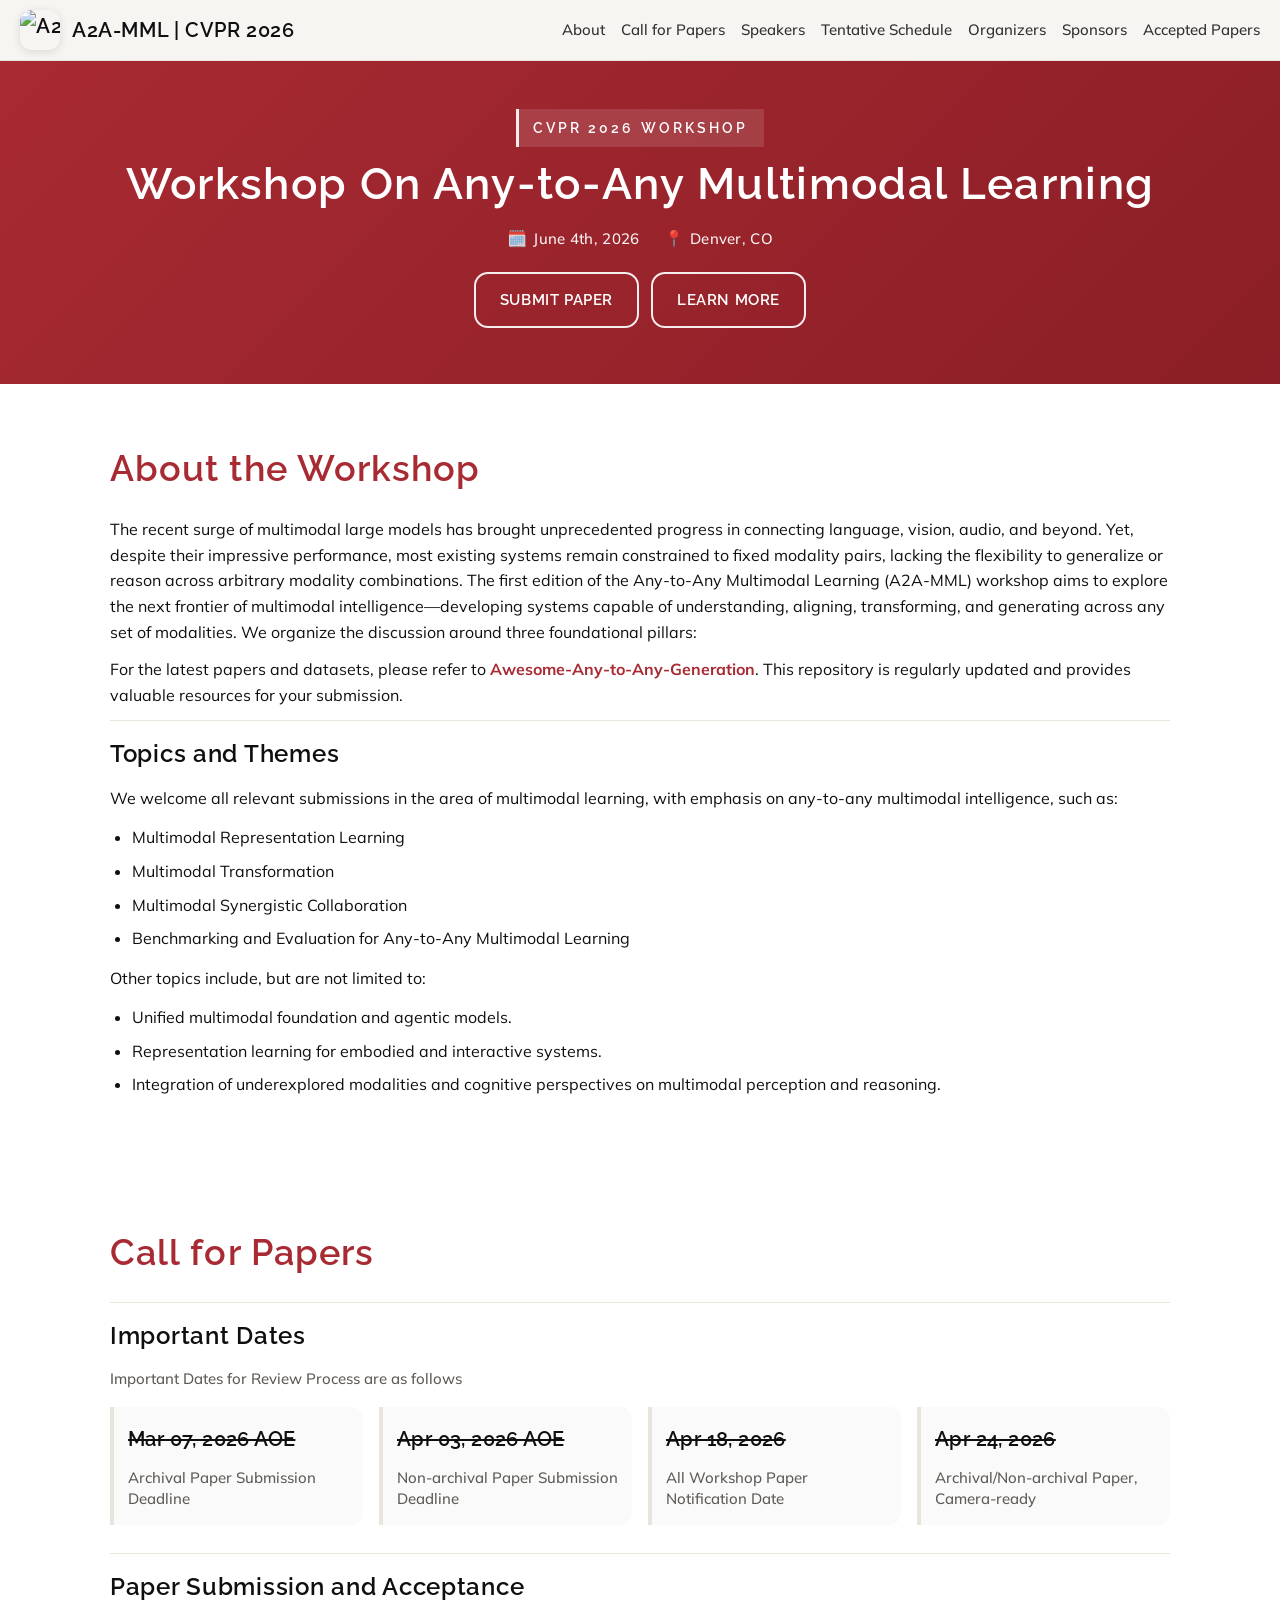
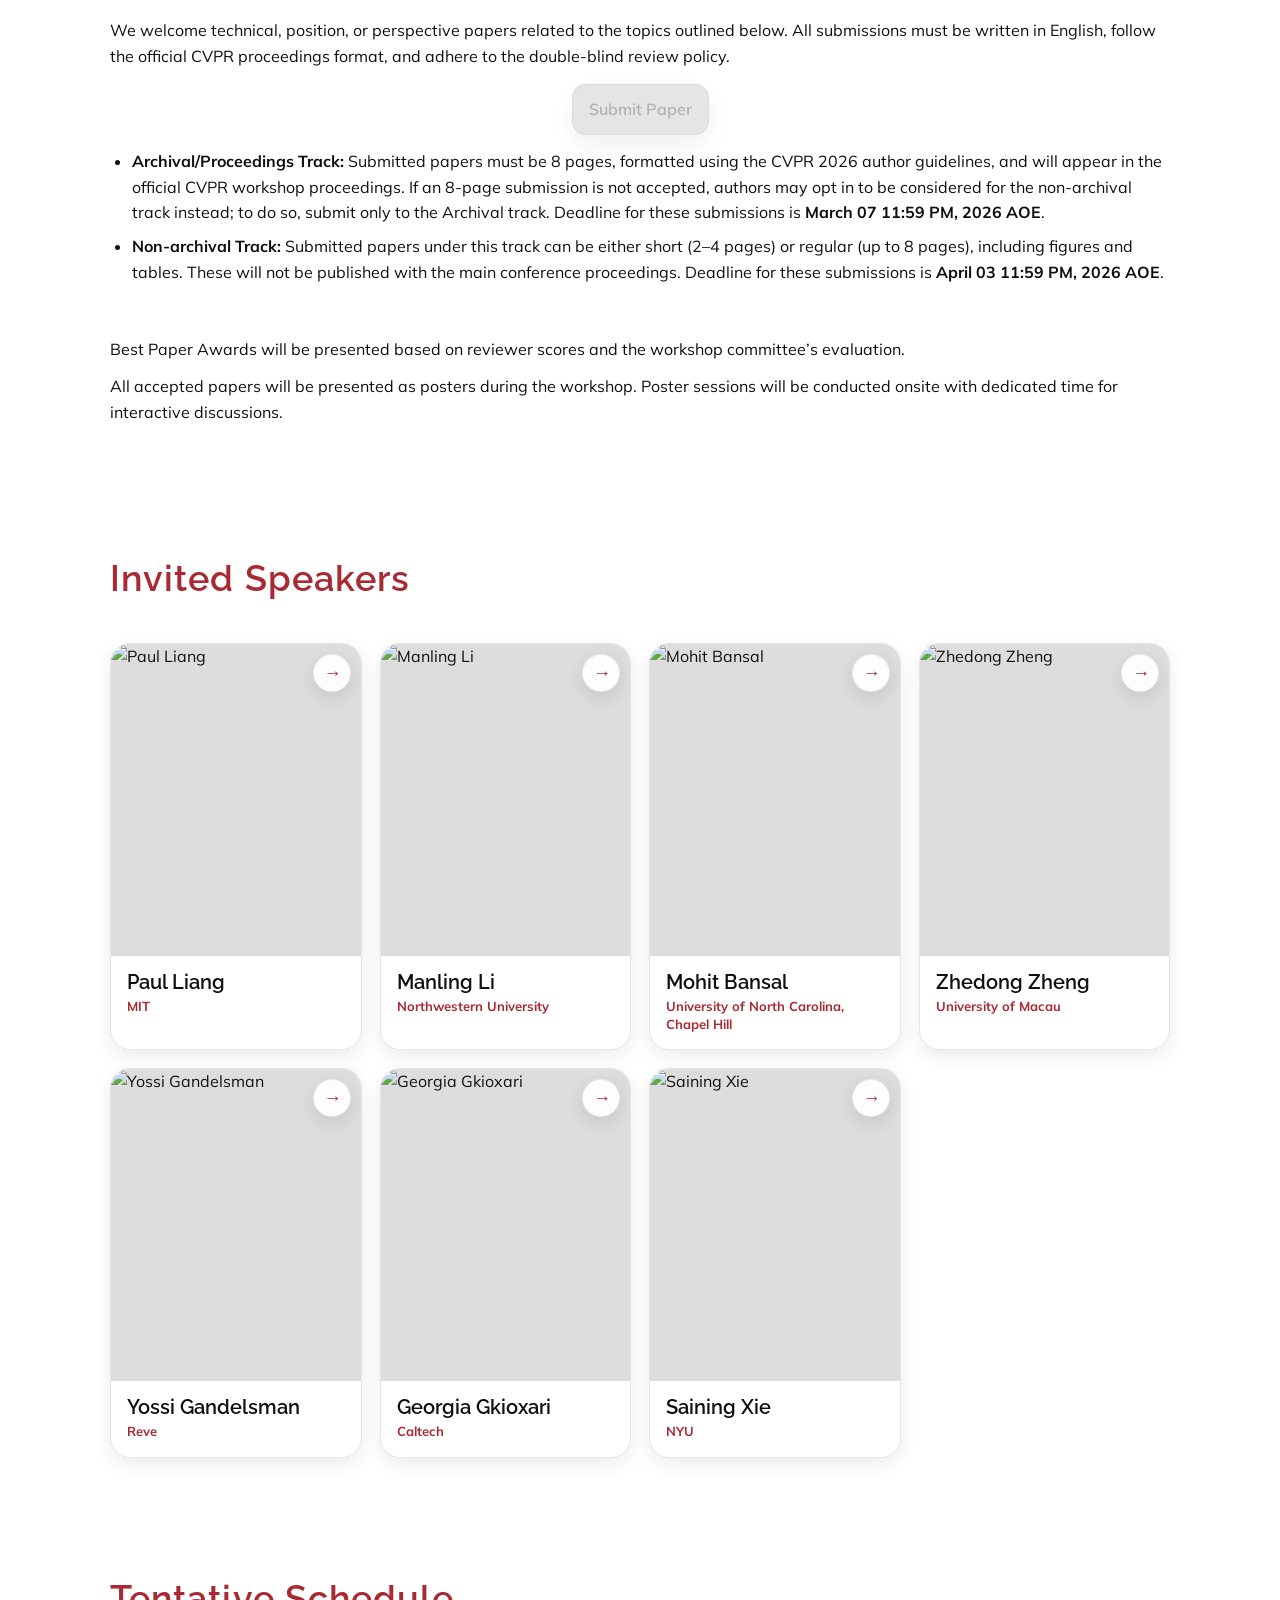
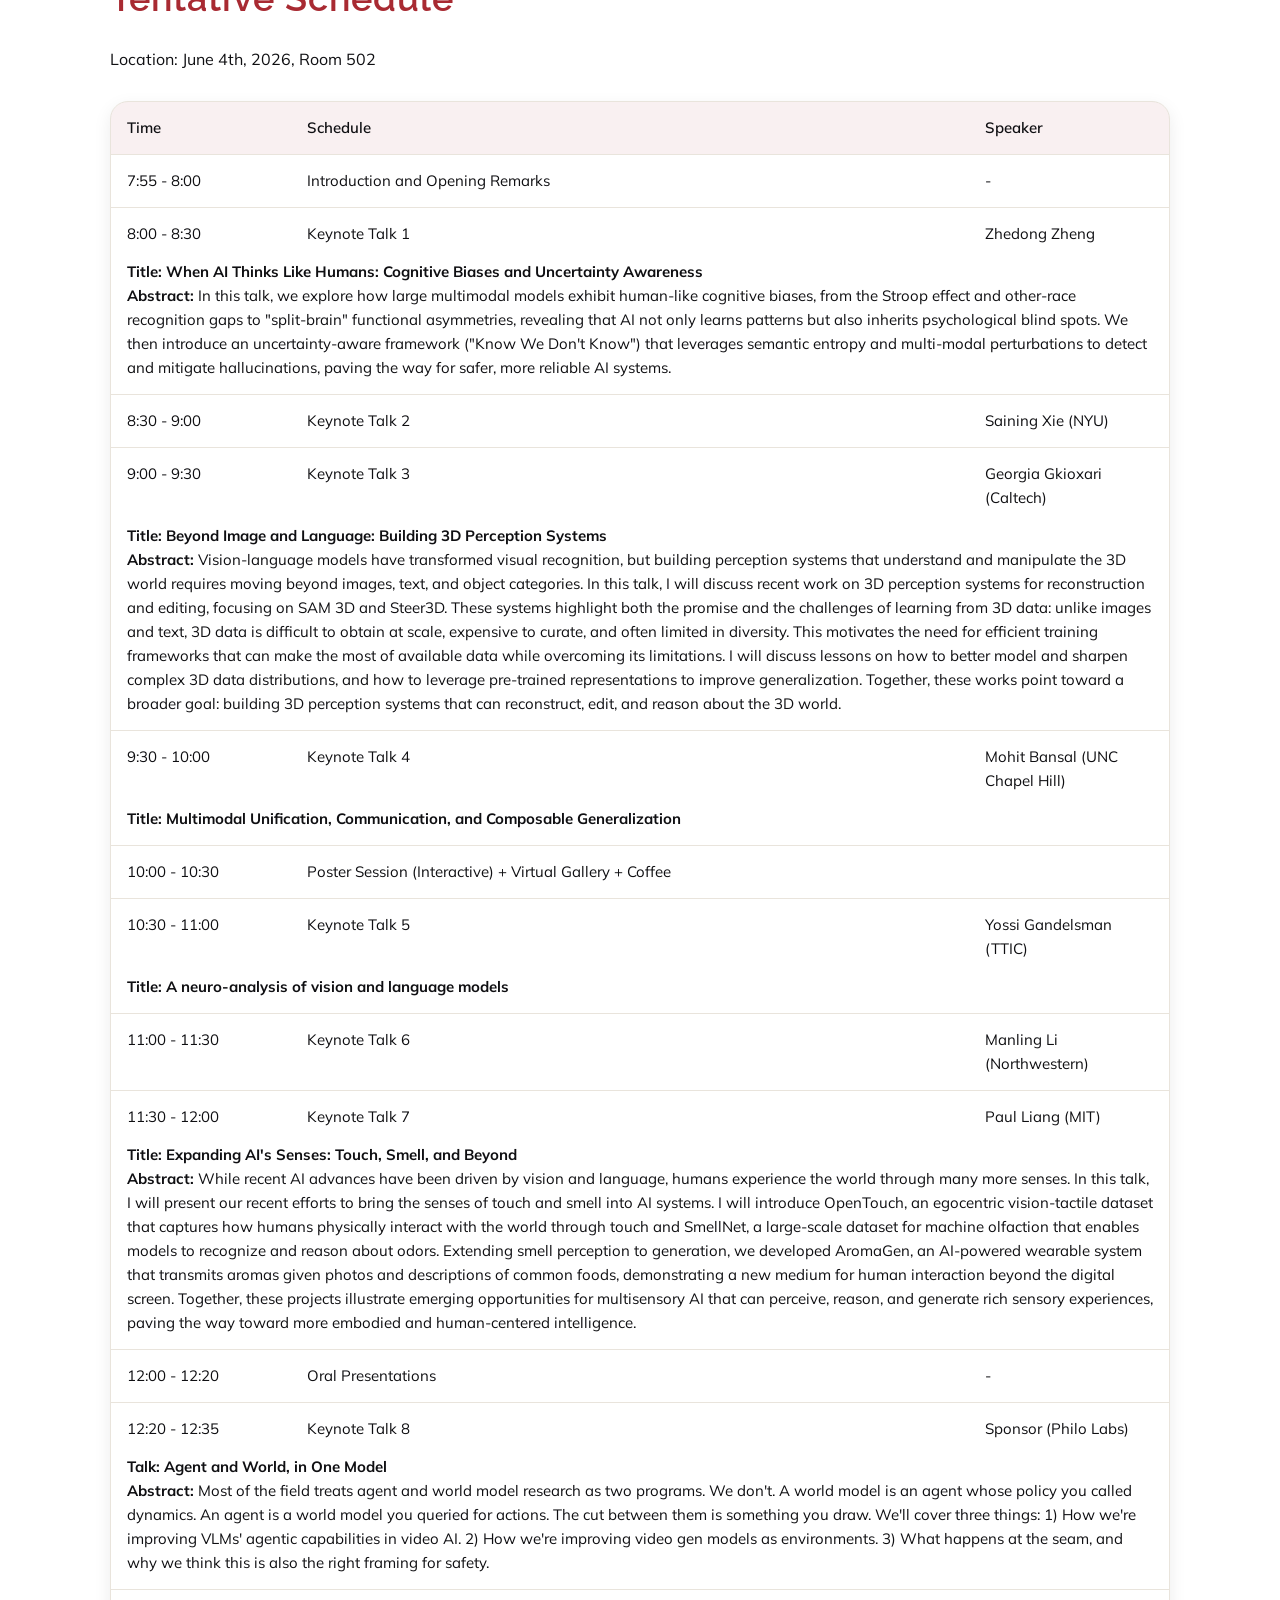
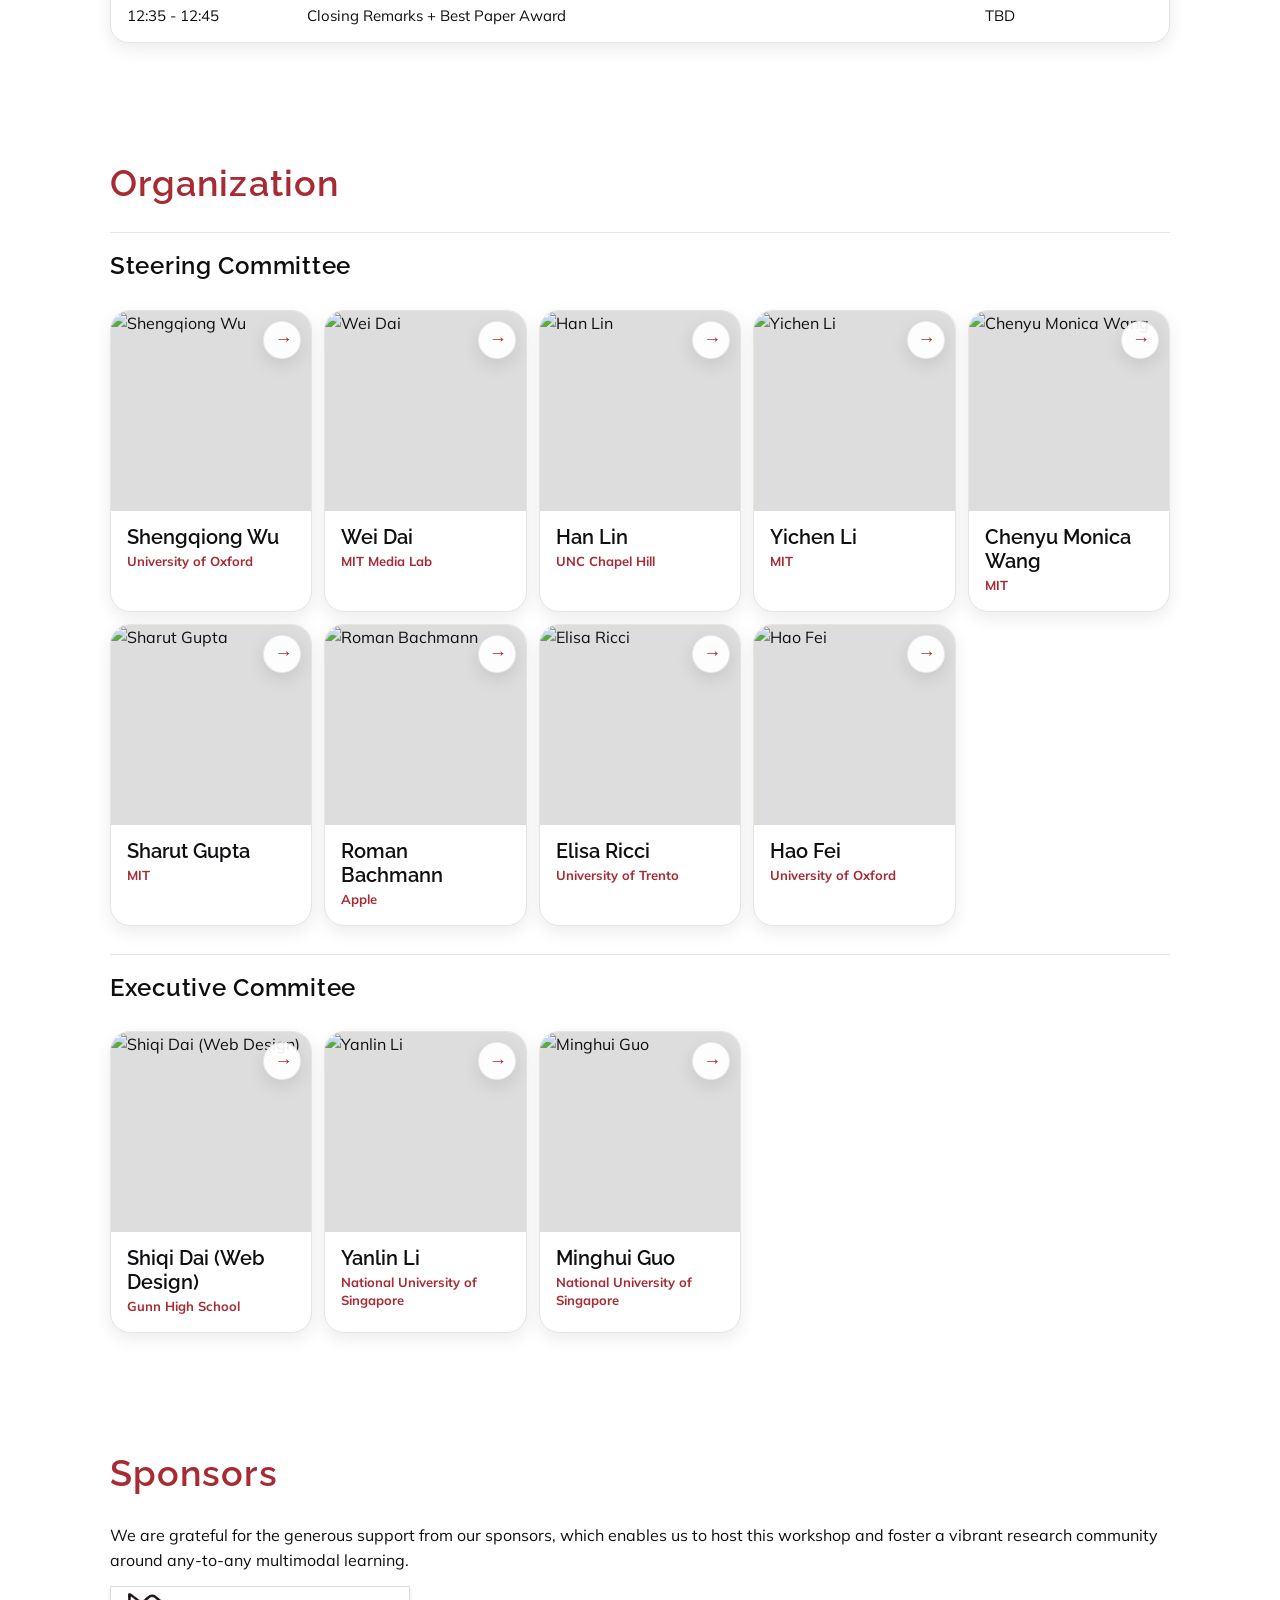
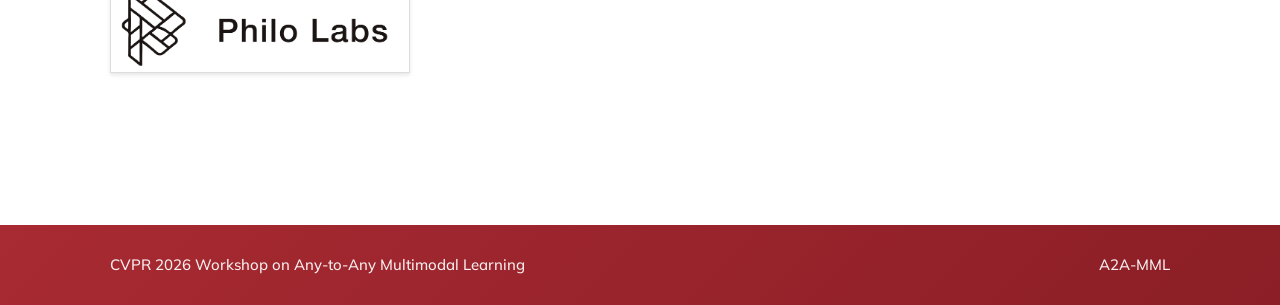
==== commit 2046ec49: "Enhance keynote section with additional details Added titles and abstracts for keynote talks." ====
--- a/index.html
+++ b/index.html
@@ -221,11 +221,39 @@
                 <strong>Abstract:</strong> Vision-language models have transformed visual recognition, but building perception systems that understand and manipulate the 3D world requires moving beyond images, text, and object categories. In this talk, I will discuss recent work on 3D perception systems for reconstruction and editing, focusing on SAM 3D and Steer3D. These systems highlight both the promise and the challenges of learning from 3D data: unlike images and text, 3D data is difficult to obtain at scale, expensive to curate, and often limited in diversity. This motivates the need for efficient training frameworks that can make the most of available data while overcoming its limitations. I will discuss lessons on how to better model and sharpen complex 3D data distributions, and how to leverage pre-trained representations to improve generalization. Together, these works point toward a broader goal: building 3D perception systems that can reconstruct, edit, and reason about the 3D world.
               </td>
             </tr>
-            <tr><td>9:30 - 10:00</td><td>Keynote Talk 4</td><td>Mohit Bansal (UNC Chapel Hill)</td></tr>
+            <tr>
+              <td style="border-bottom:none">9:30 - 10:00</td>
+              <td style="border-bottom:none">Keynote Talk 4</td>
+              <td style="border-bottom:none">Mohit Bansal (UNC Chapel Hill)</td>
+            </tr>
+            <tr>
+              <td colspan="3" style="padding-top:0">
+                <strong>Title: Multimodal Unification, Communication, and Composable Generalization</strong>
+              </td>
+            </tr>
             <tr><td>10:00 - 10:30</td><td colspan="2">Poster Session (Interactive) + Virtual Gallery + Coffee</td></tr>
-            <tr><td>10:30 - 11:00</td><td>Keynote Talk 5</td><td>Yossi Gandelsman (TTIC)</td></tr>
+            <tr>
+              <td style="border-bottom:none">10:30 - 11:00</td>
+              <td style="border-bottom:none">Keynote Talk 5</td>
+              <td style="border-bottom:none">Yossi Gandelsman (TTIC)</td>
+            </tr>
+            <tr>
+              <td colspan="3" style="padding-top:0">
+                <strong>Title: A neuro-analysis of vision and language models</strong>
+              </td>
+            </tr>
             <tr><td>11:00 - 11:30</td><td>Keynote Talk 6</td><td>Manling Li (Northwestern)</td></tr>
-            <tr><td>11:30 - 12:00</td><td>Keynote Talk 7</td><td>Paul Liang (MIT)</td></tr>
+            <tr>
+              <td style="border-bottom:none">11:30 - 12:00</td>
+              <td style="border-bottom:none">Keynote Talk 7</td>
+              <td style="border-bottom:none">Paul Liang (MIT)</td>
+            </tr>
+            <tr>
+              <td colspan="3" style="padding-top:0">
+                <strong>Title: Expanding AI's Senses: Touch, Smell, and Beyond</strong><br>
+                <strong>Abstract:</strong> While recent AI advances have been driven by vision and language, humans experience the world through many more senses. In this talk, I will present our recent efforts to bring the senses of touch and smell into AI systems. I will introduce OpenTouch, an egocentric vision-tactile dataset that captures how humans physically interact with the world through touch and SmellNet, a large-scale dataset for machine olfaction that enables models to recognize and reason about odors. Extending smell perception to generation, we developed AromaGen, an AI-powered wearable system that transmits aromas given photos and descriptions of common foods, demonstrating a new medium for human interaction beyond the digital screen. Together, these projects illustrate emerging opportunities for multisensory AI that can perceive, reason, and generate rich sensory experiences, paving the way toward more embodied and human-centered intelligence.
+              </td>
+            </tr>
             <tr><td>12:00 - 12:20</td><td>Oral Presentations</td><td>-</td></tr>
             <tr>
               <td style="border-bottom:none">12:20 - 12:35</td>
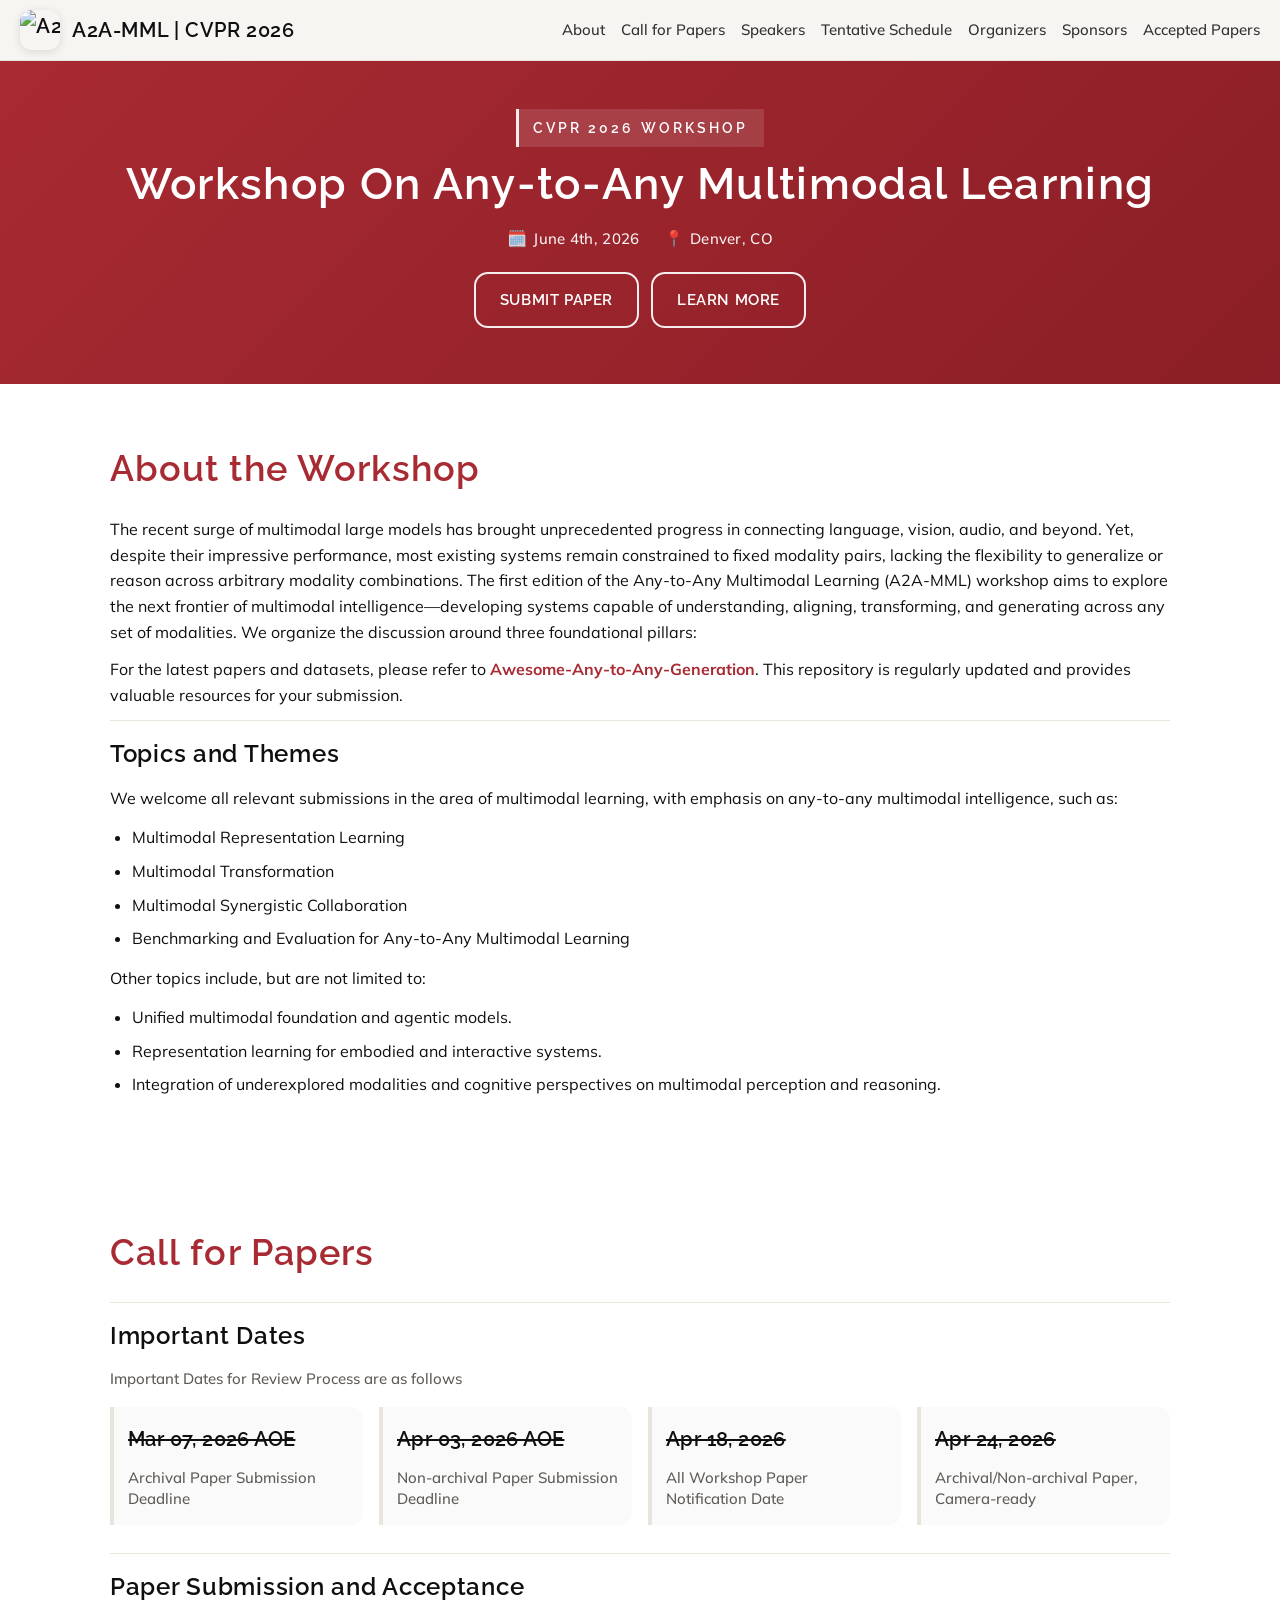
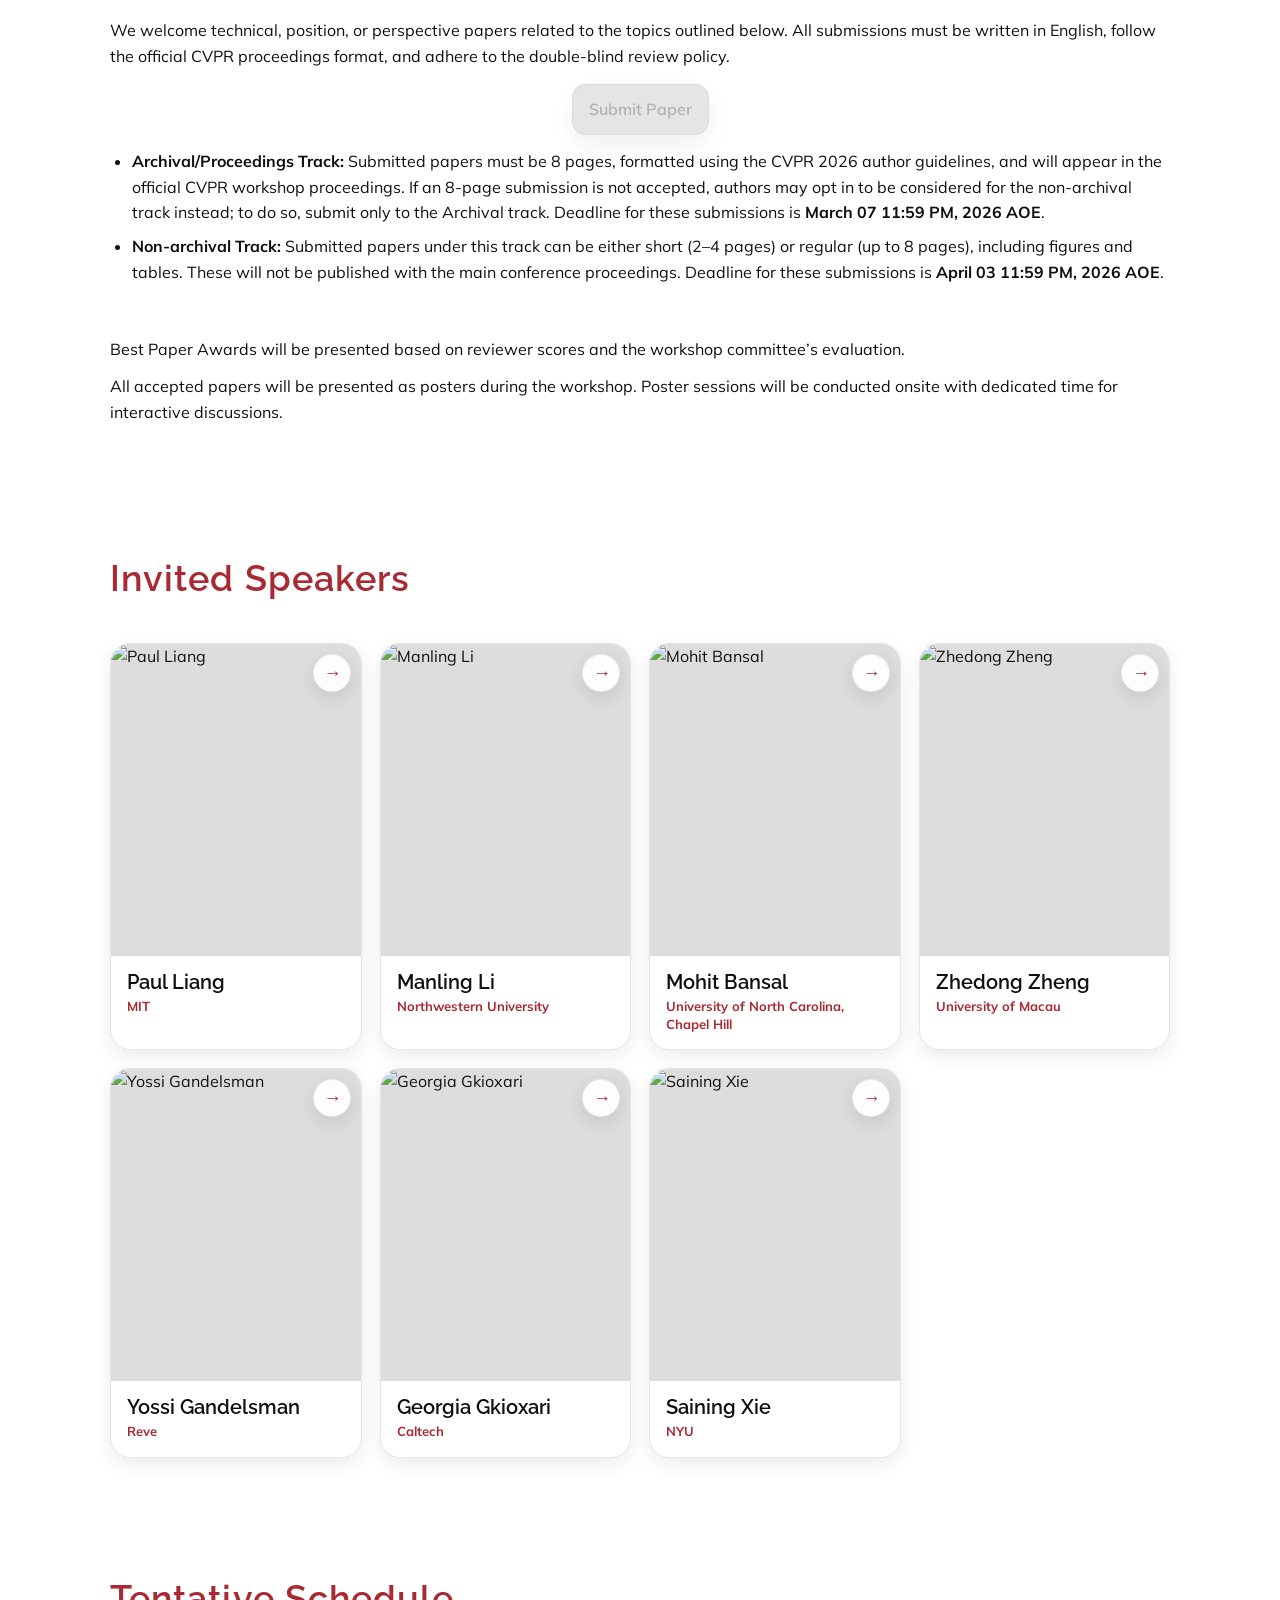
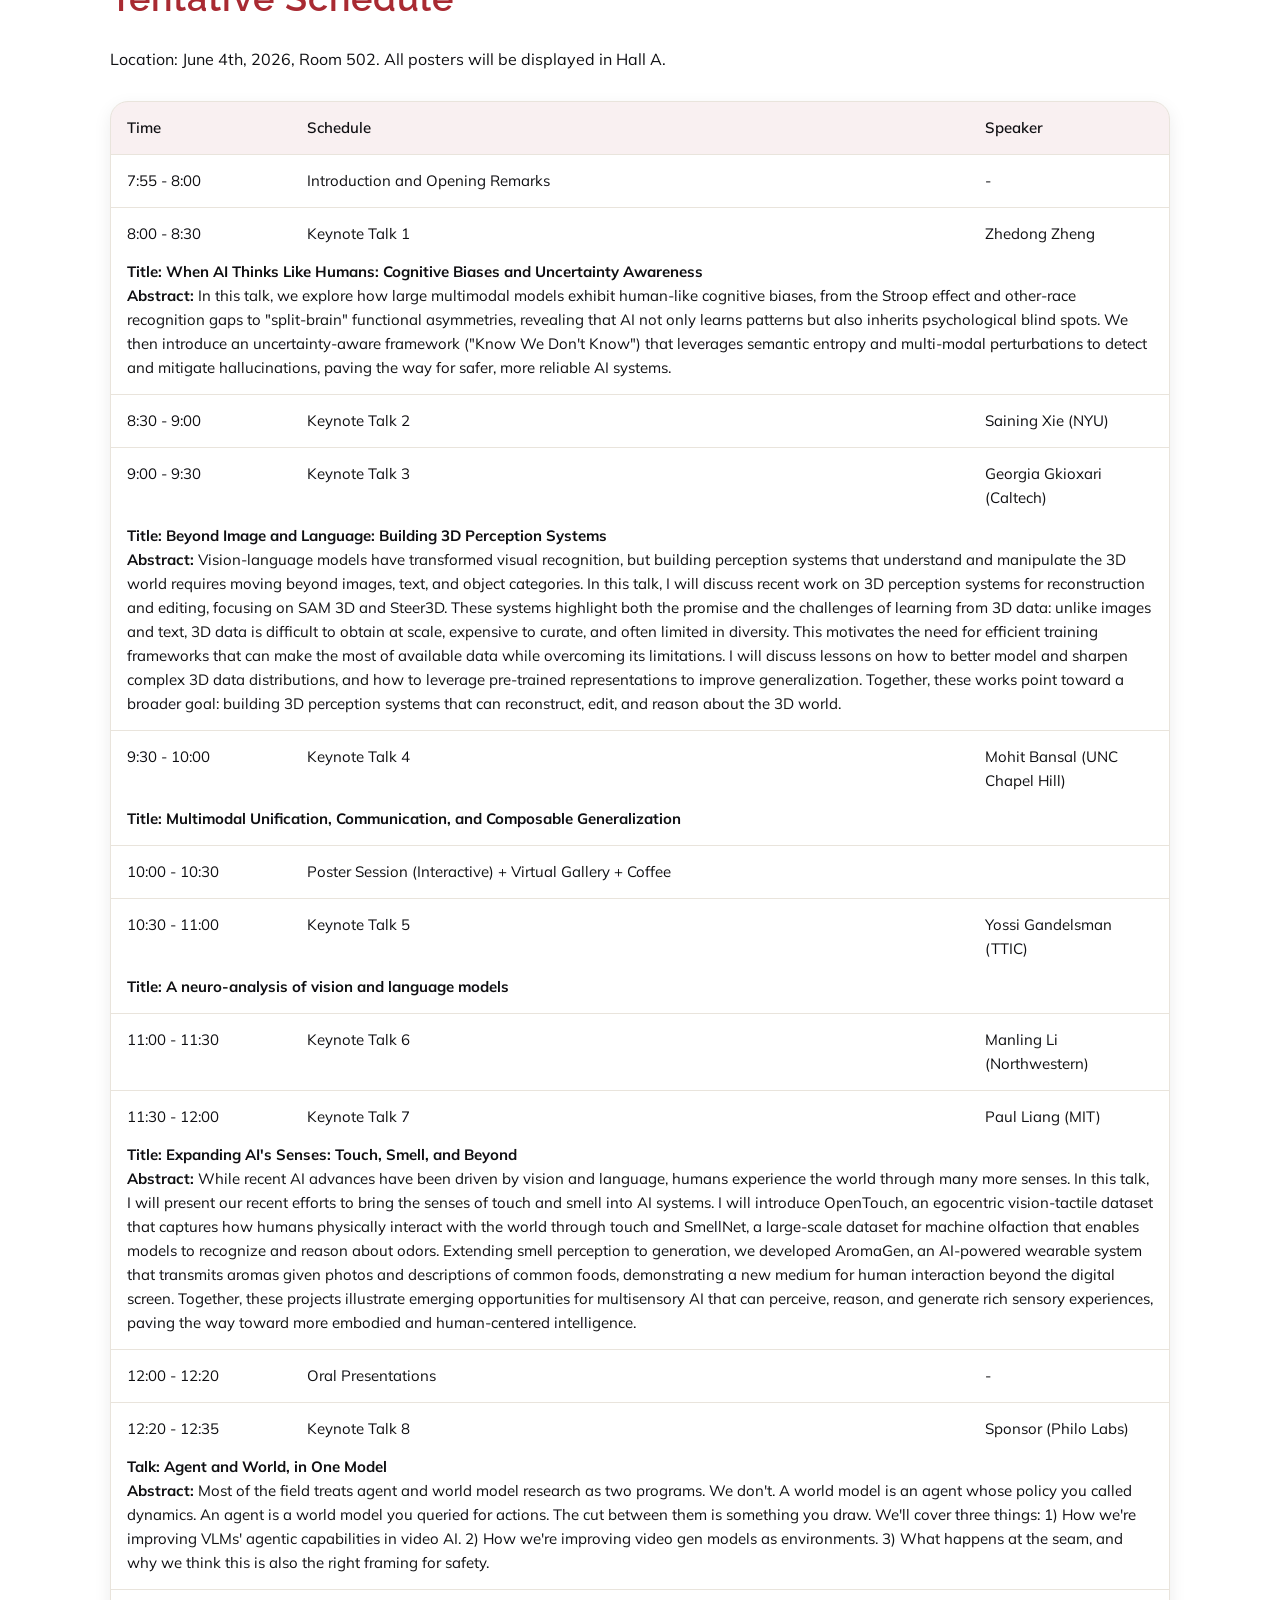
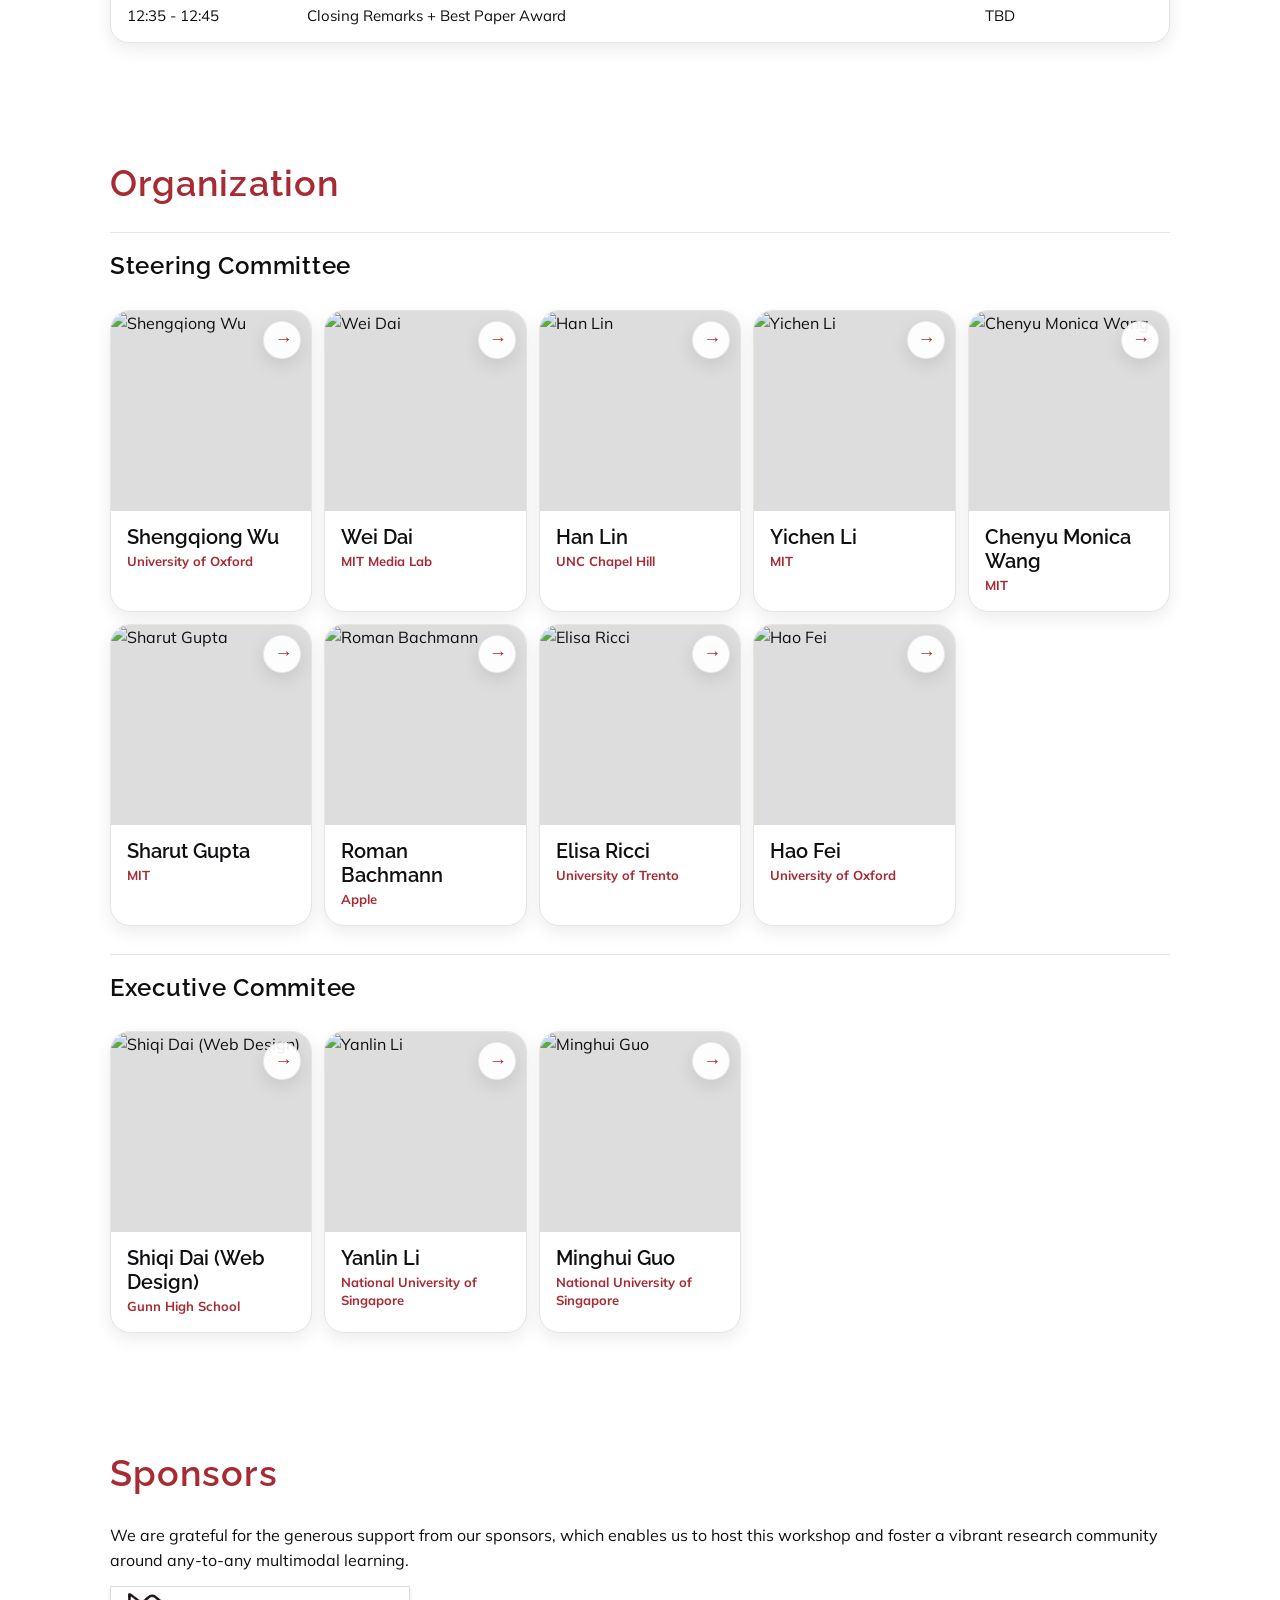
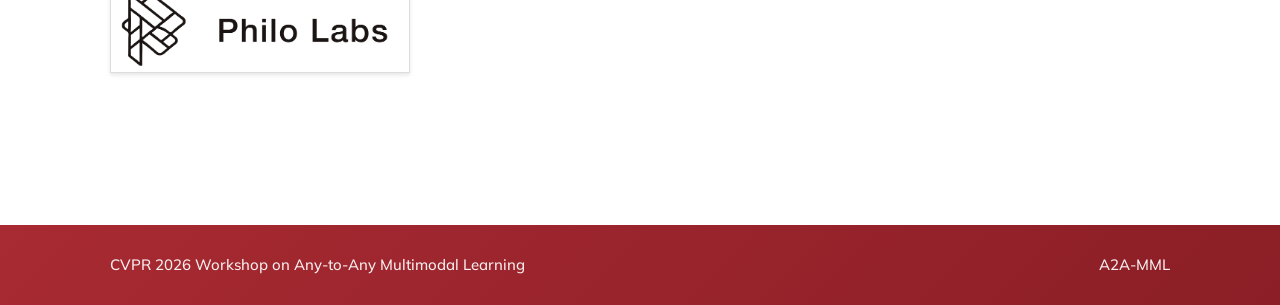
==== commit 6d9f82dc: "update poster display location" ====
--- a/index.html
+++ b/index.html
@@ -185,7 +185,7 @@
     <section id="schedule">
       <div class="container">
         <h2 class="section-title">Tentative Schedule</h2>
-        <p>Location: June 4th, 2026, Room 502 </p>
+        <p>Location: June 4th, 2026, Room 502. All posters will be displayed in Hall A. </p>
         <div style="height:16px"></div>
 
         <table class="schedule" aria-label="Workshop Schedule">
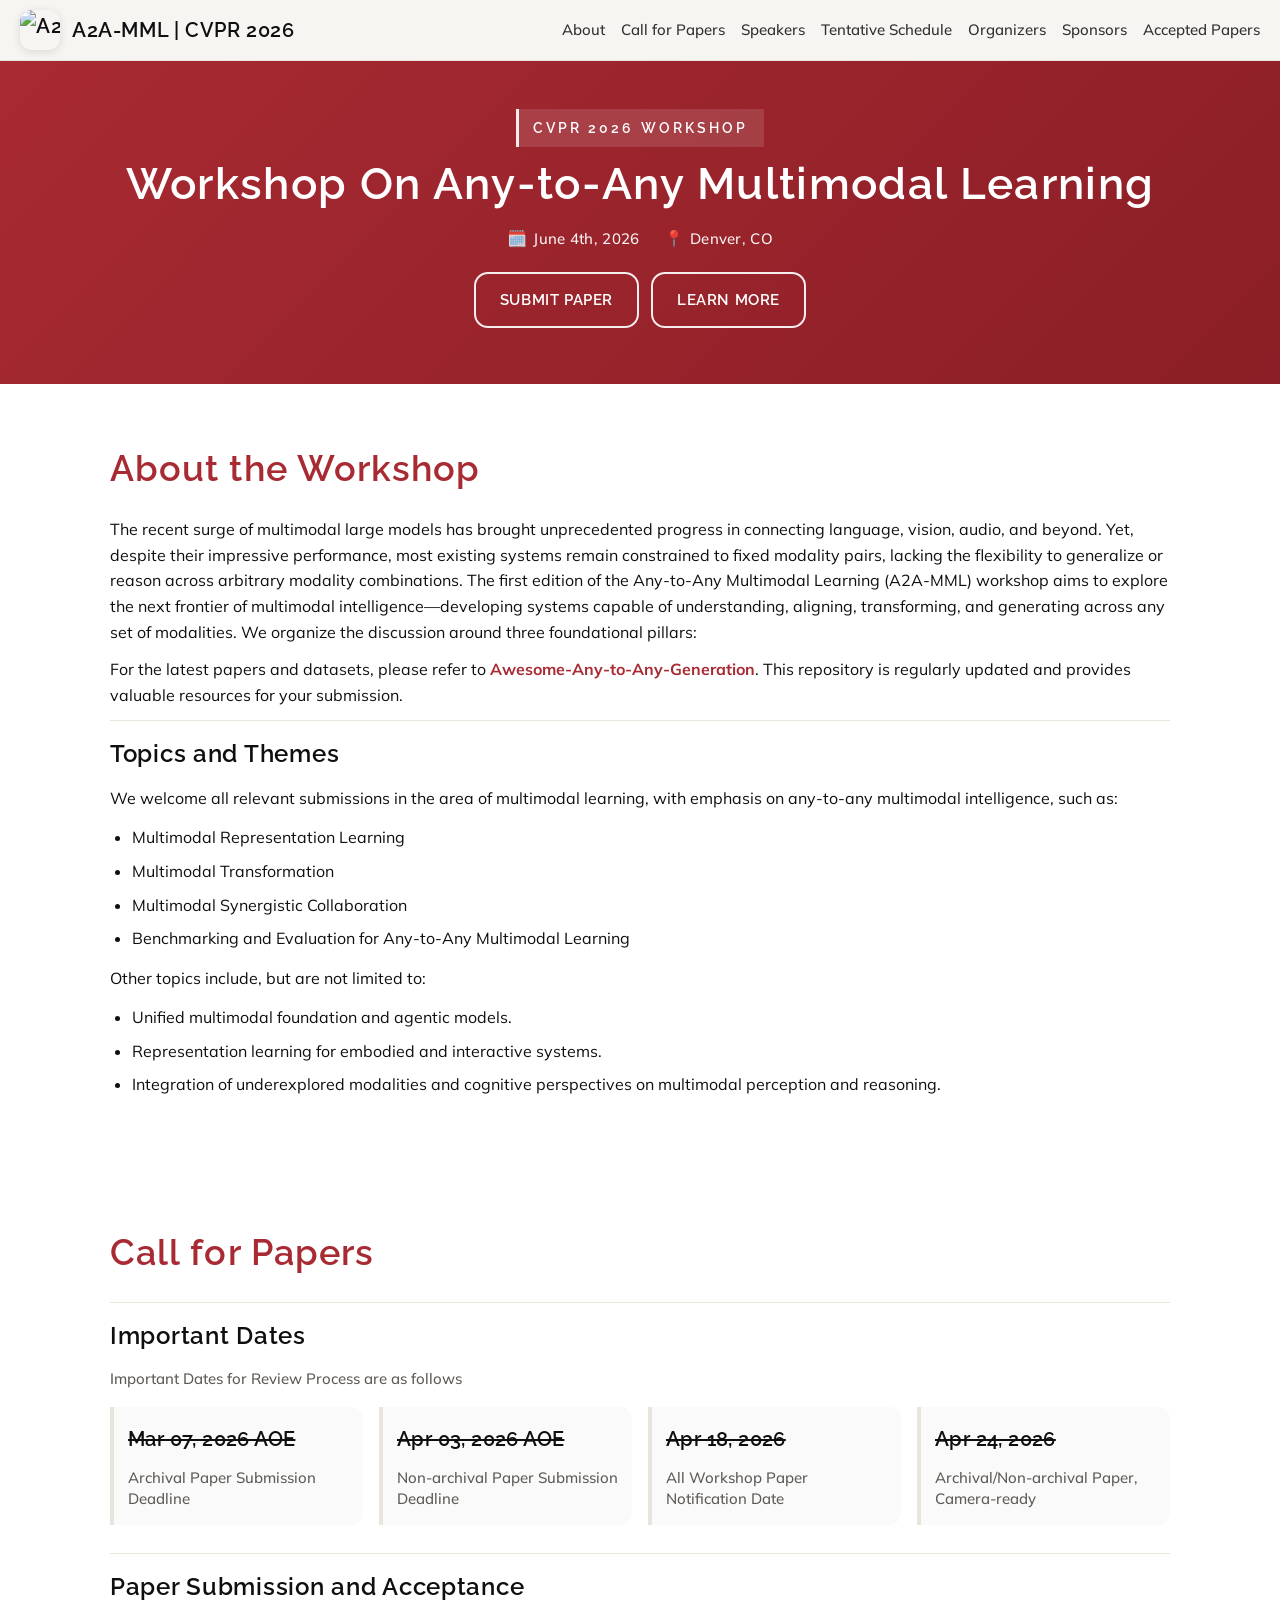
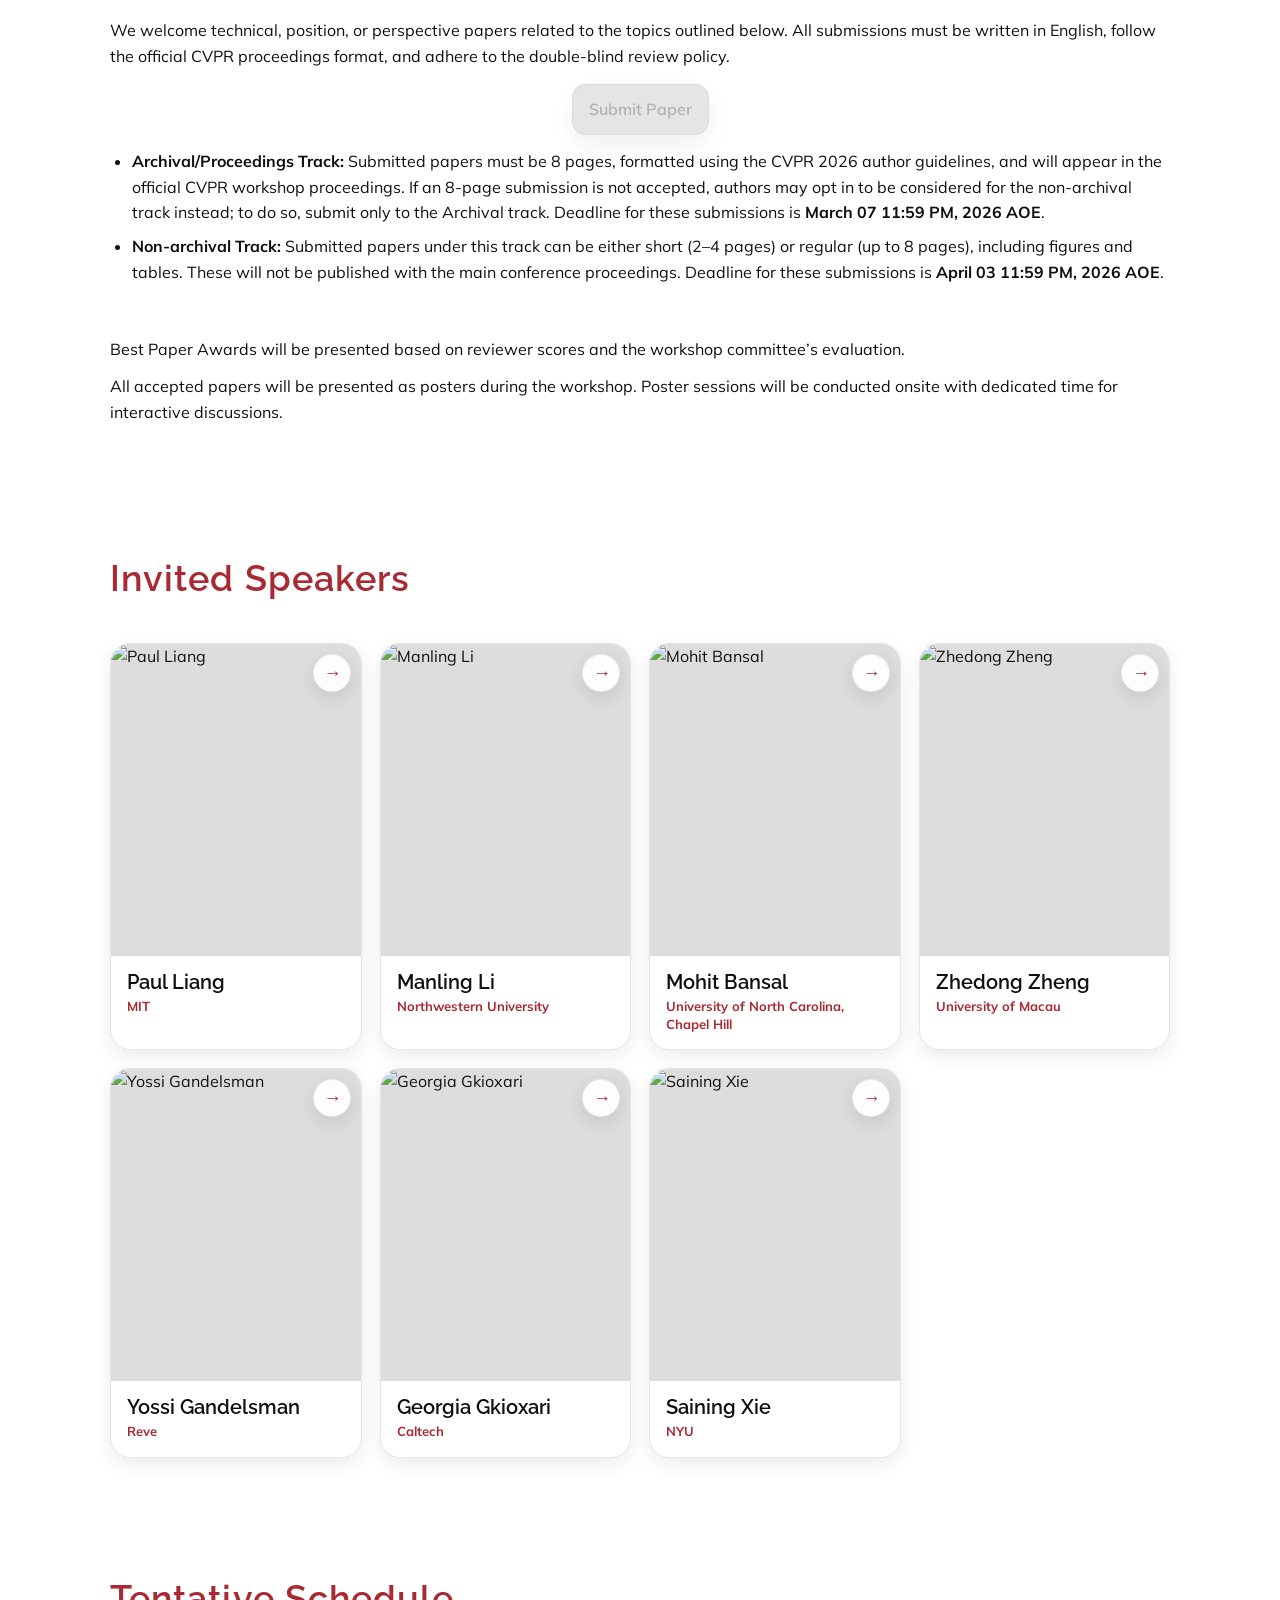
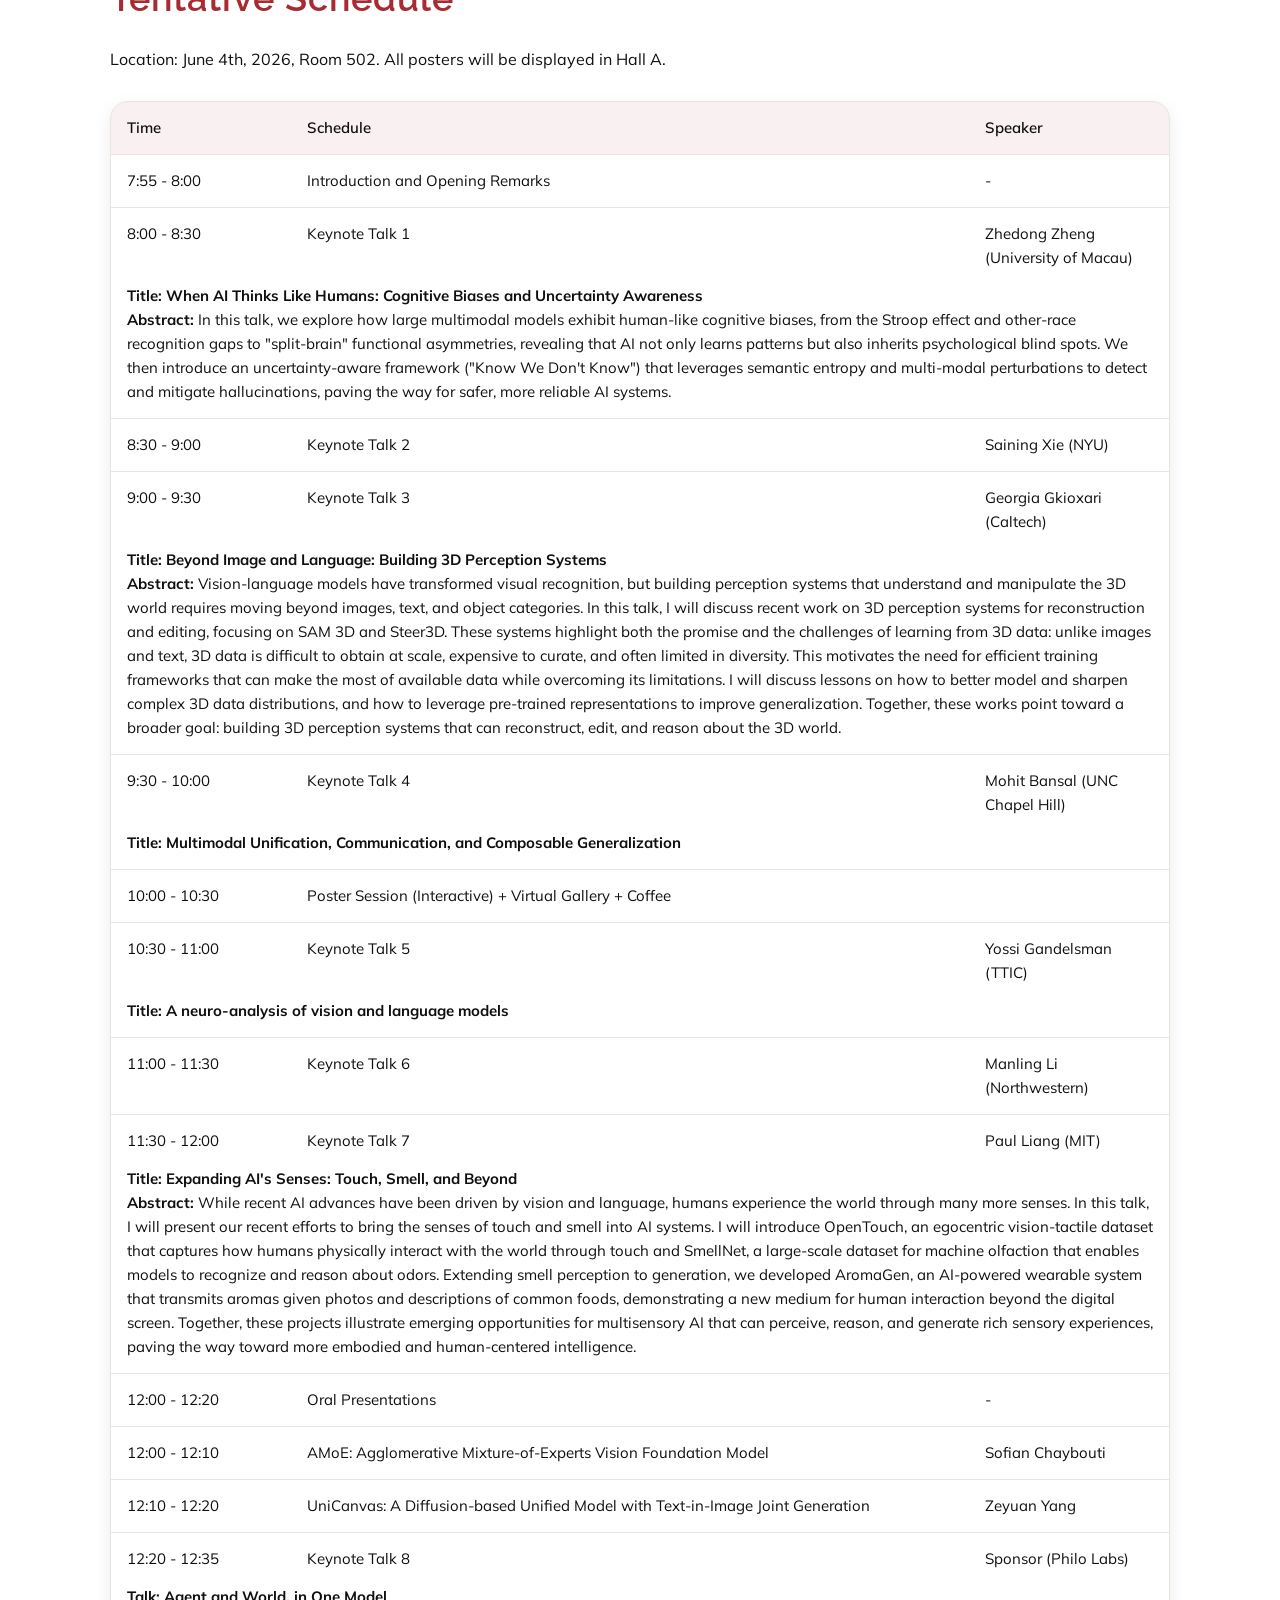
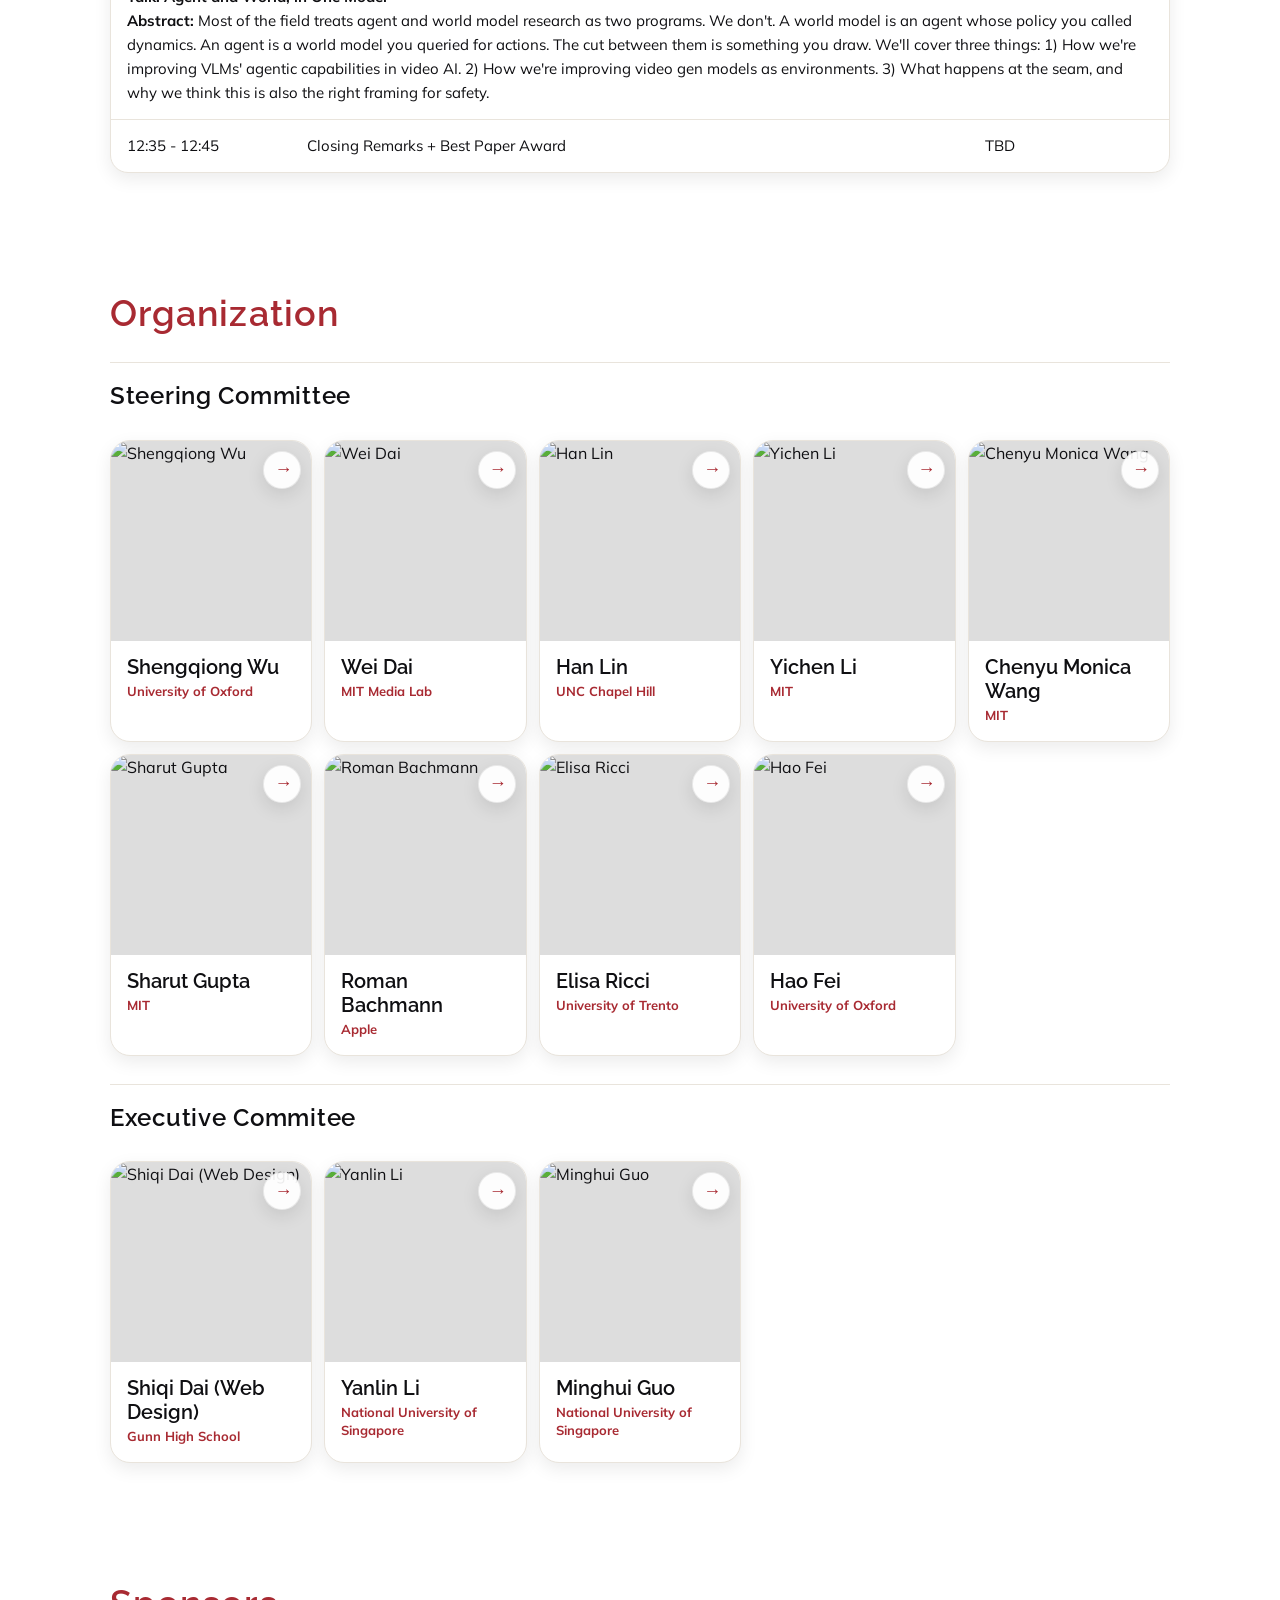
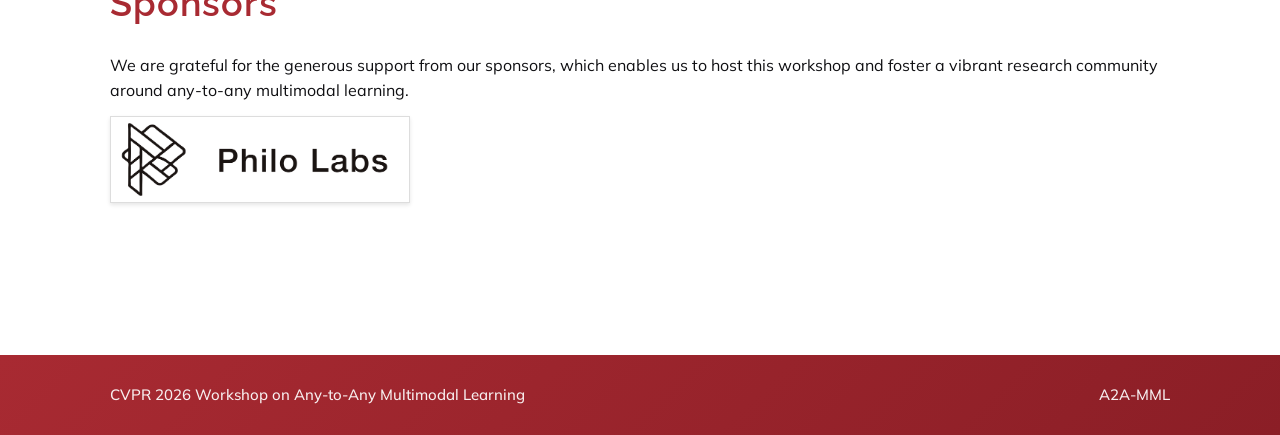
==== commit 2e68ddb1: "Enhance schedule with speaker affiliations and new talks Updated speaker information and added oral " ====
--- a/index.html
+++ b/index.html
@@ -201,7 +201,7 @@
             <tr>
               <td style="border-bottom:none">8:00 - 8:30</td>
               <td style="border-bottom:none">Keynote Talk 1</td>
-              <td style="border-bottom:none">Zhedong Zheng</td>
+              <td style="border-bottom:none">Zhedong Zheng (University of Macau)</td>
             </tr>
             <tr>
               <td colspan="3" style="padding-top:0">
@@ -255,6 +255,8 @@
               </td>
             </tr>
             <tr><td>12:00 - 12:20</td><td>Oral Presentations</td><td>-</td></tr>
+            <tr><td>12:00 - 12:10</td><td>AMoE: Agglomerative Mixture-of-Experts Vision Foundation Model</td><td>Sofian Chaybouti</td></tr>
+            <tr><td>12:10 - 12:20</td><td>UniCanvas: A Diffusion-based Unified Model with Text-in-Image Joint Generation</td><td>Zeyuan Yang</td></tr>
             <tr>
               <td style="border-bottom:none">12:20 - 12:35</td>
               <td style="border-bottom:none">Keynote Talk 8</td>
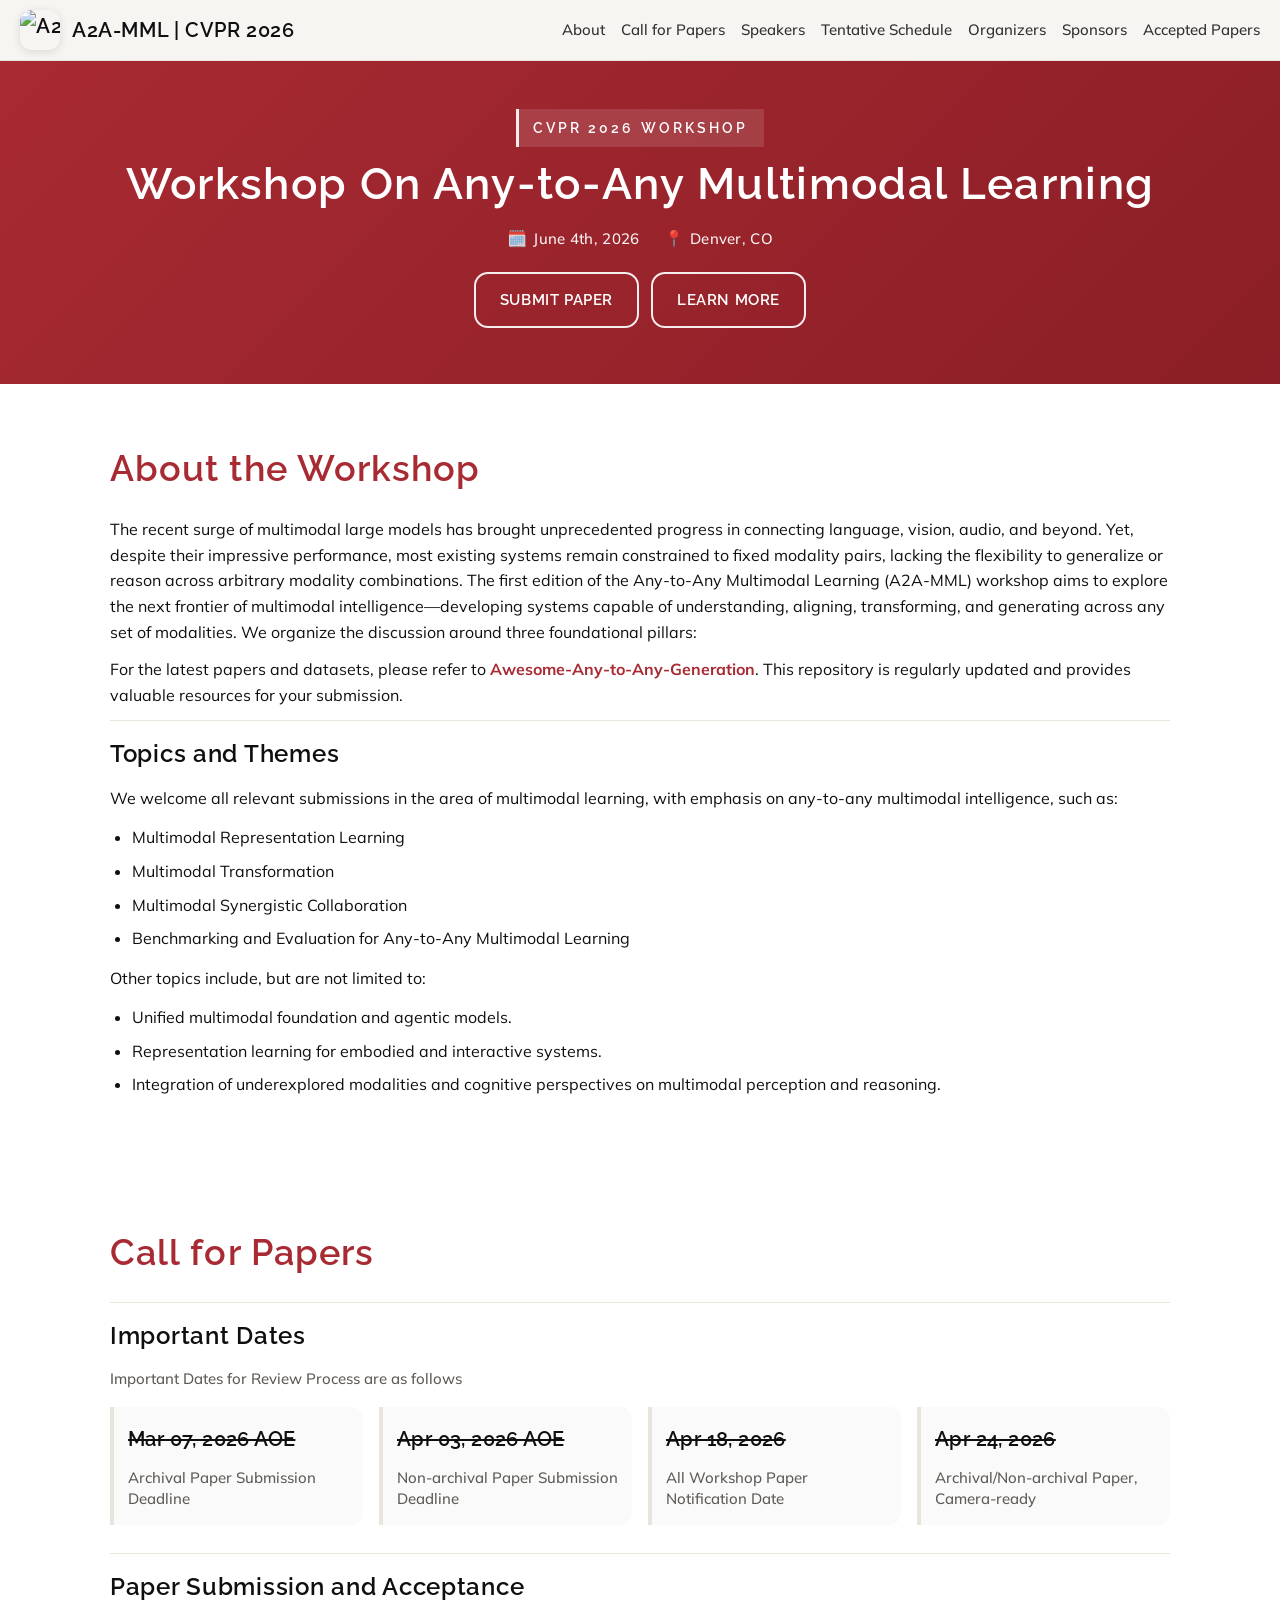
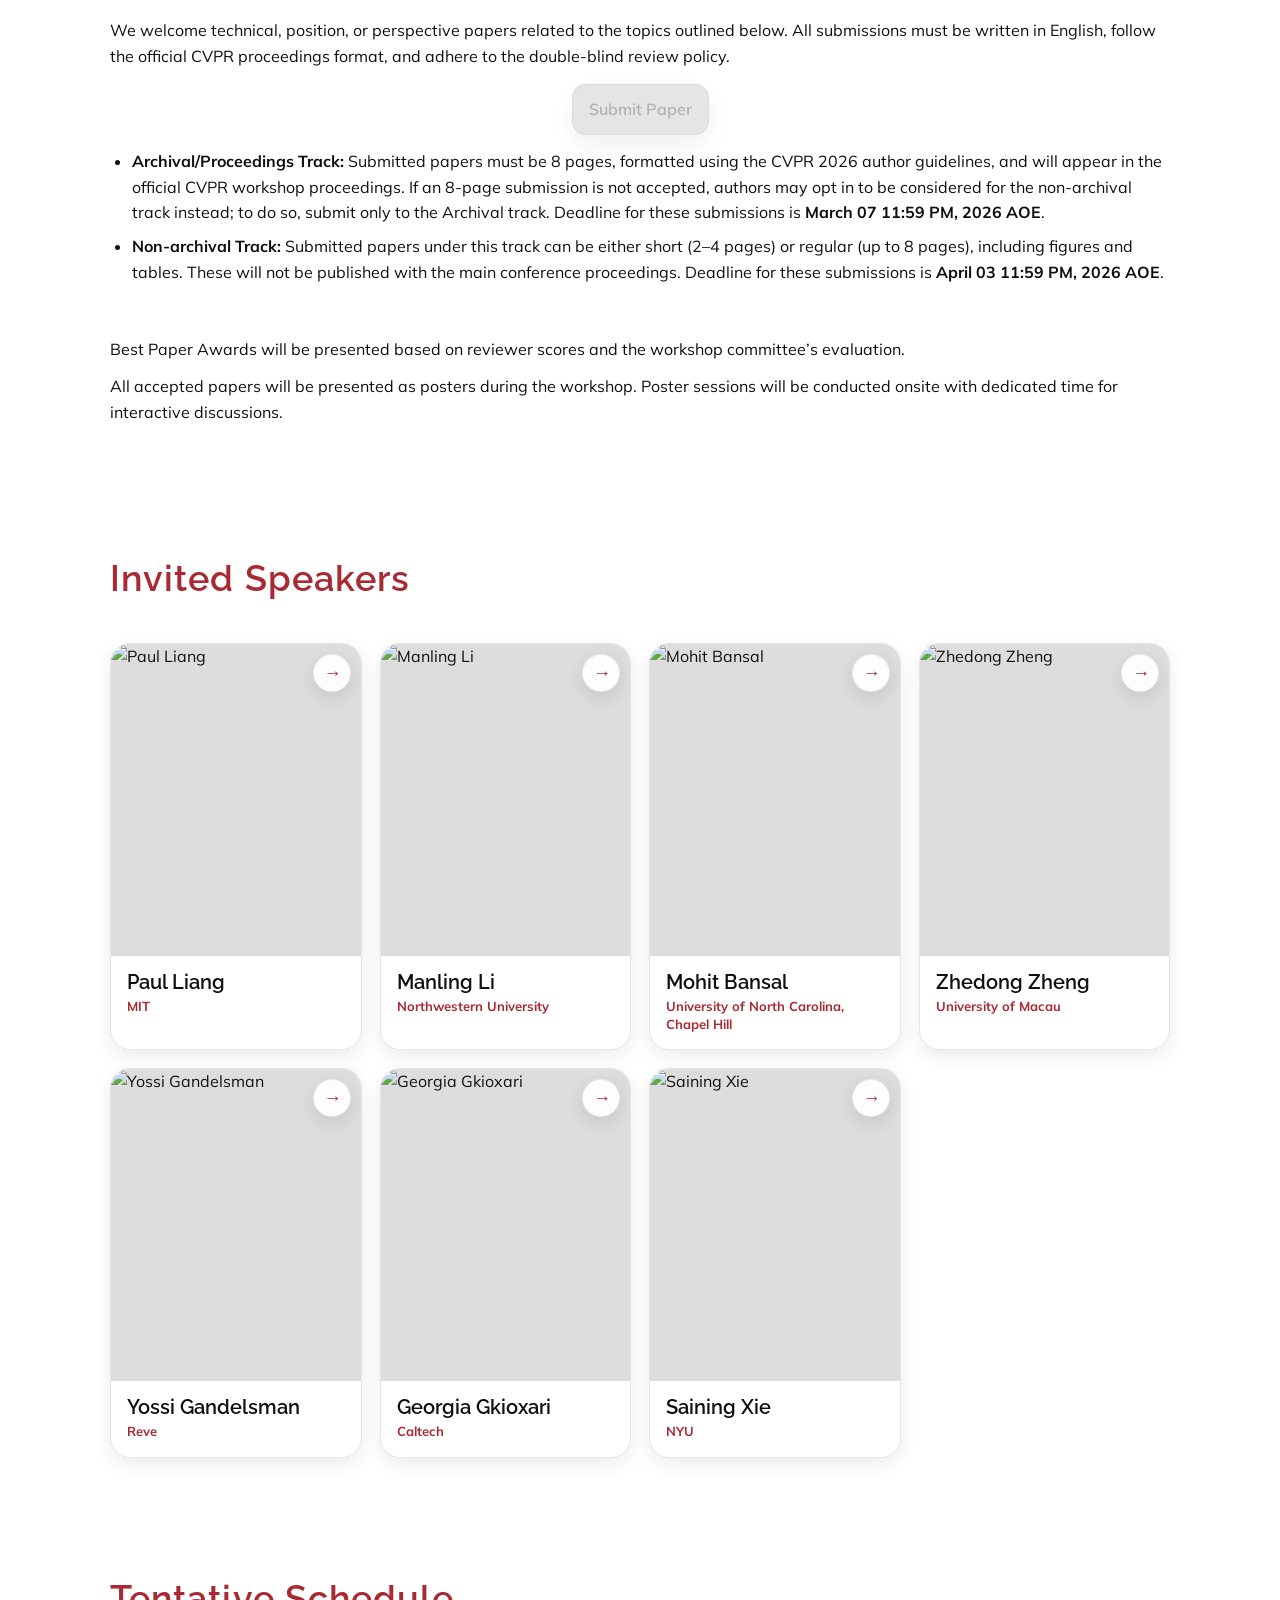
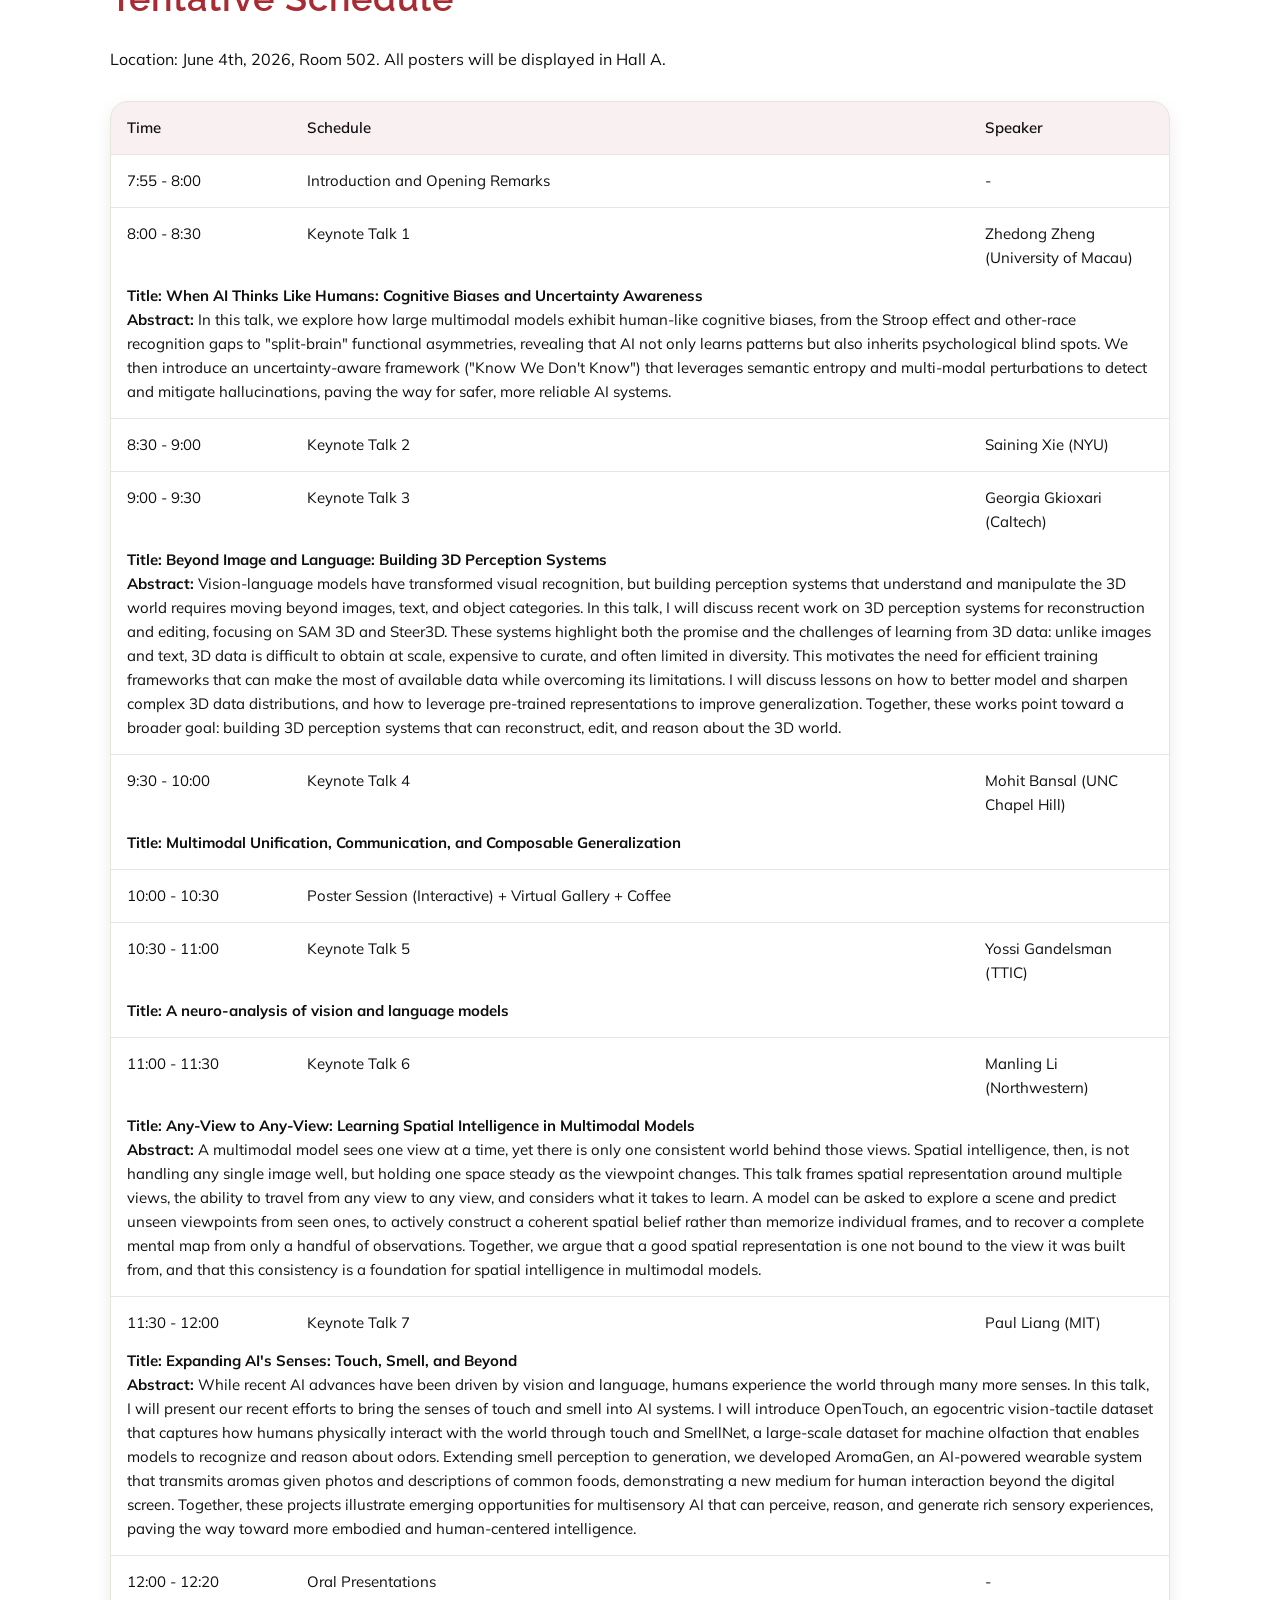
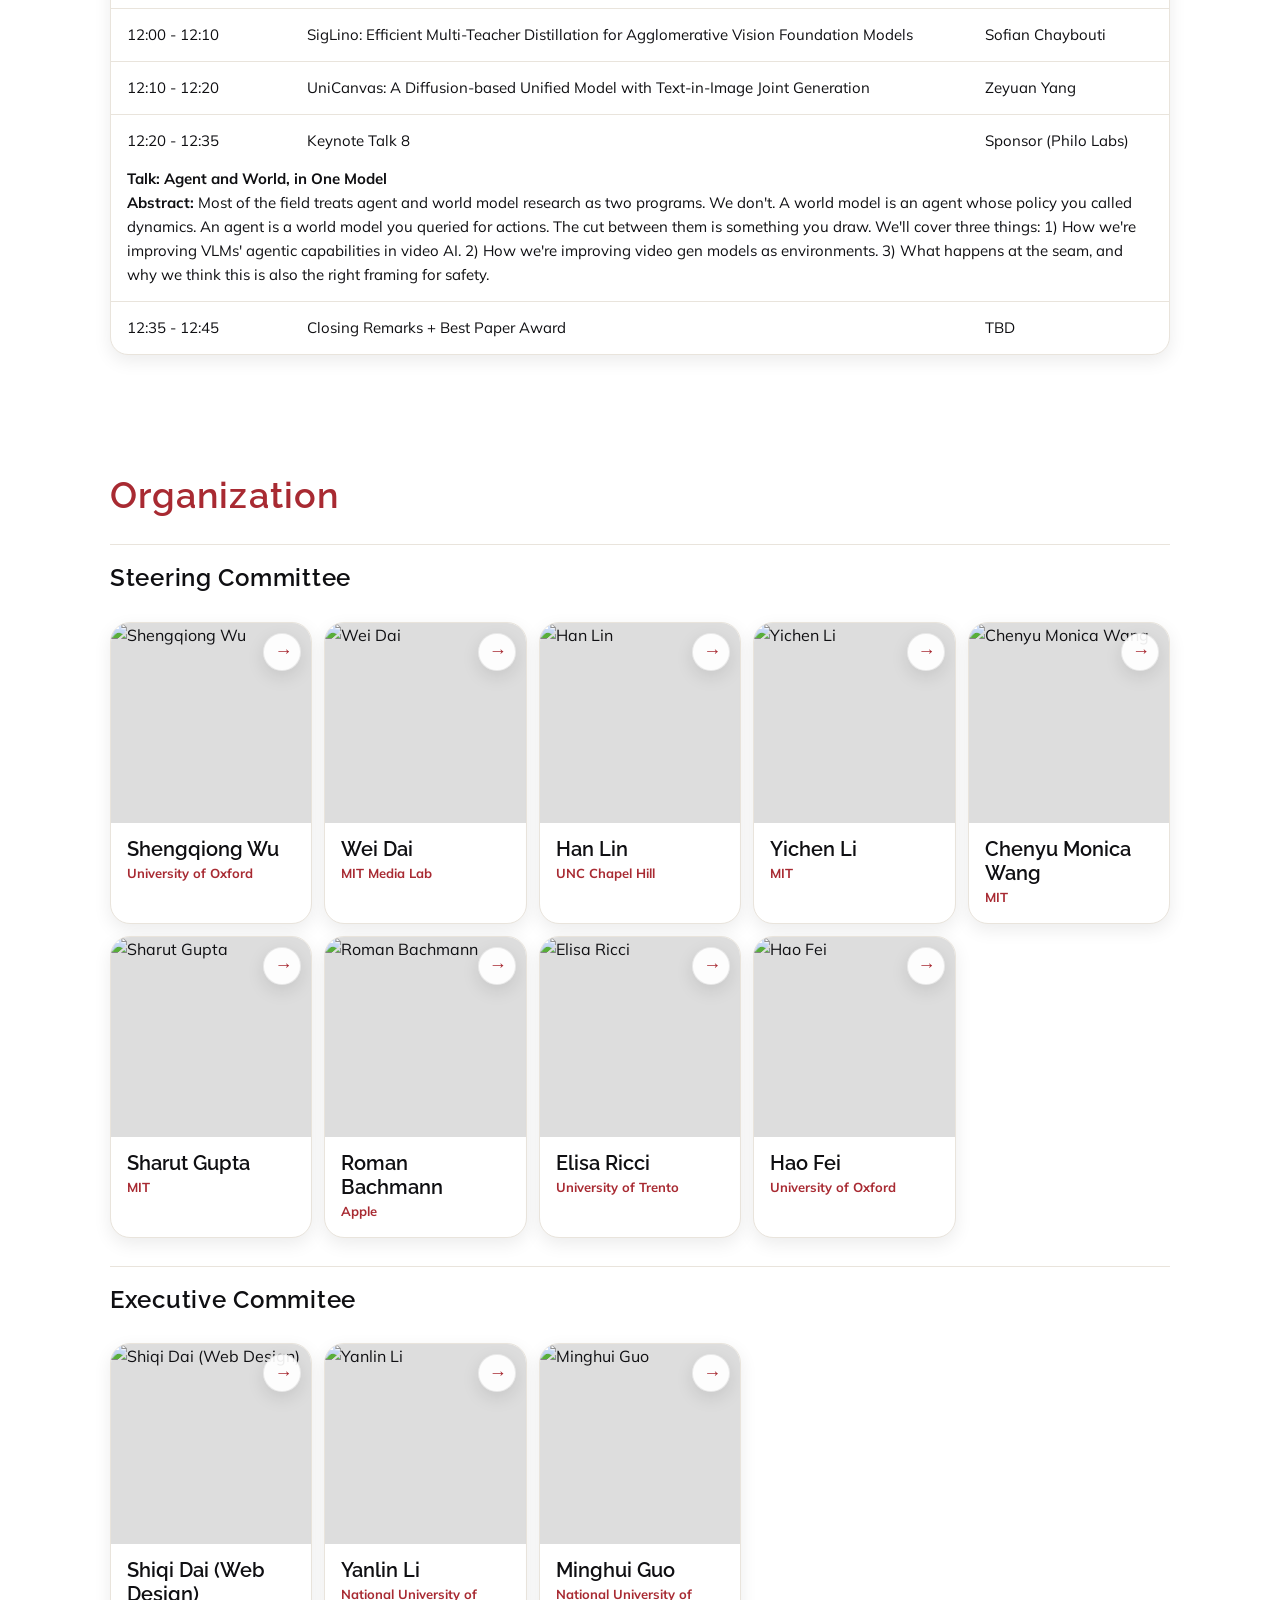
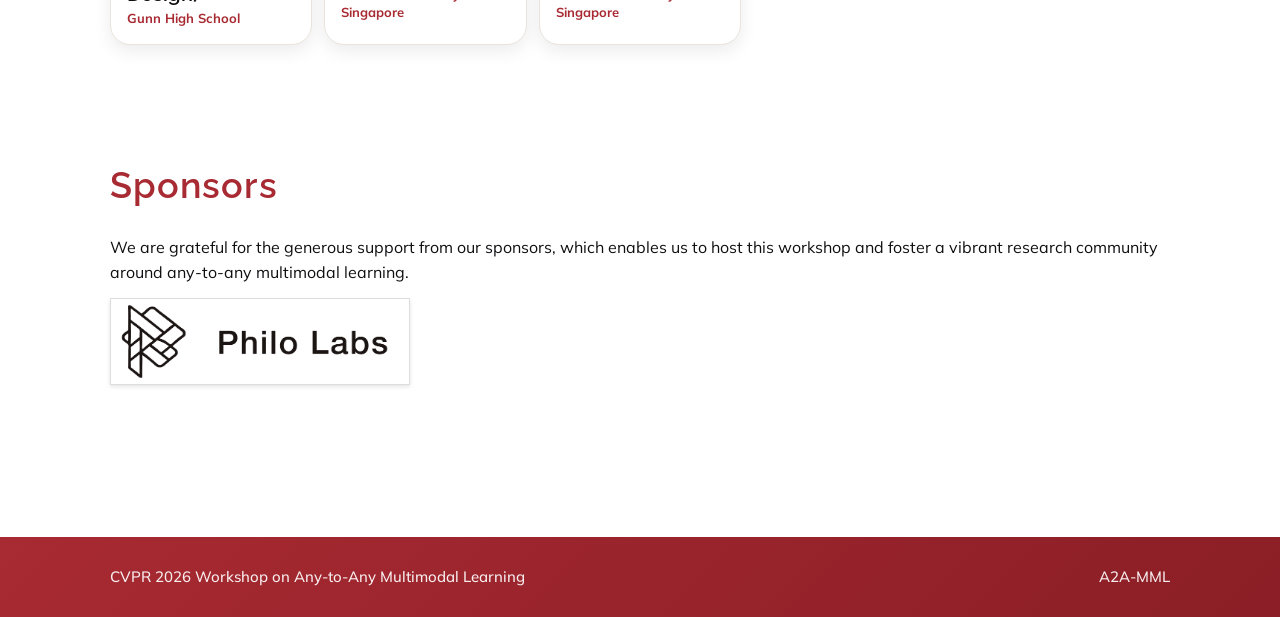
==== commit cae098a8: "Update keynote talk details and titles in index.html" ====
--- a/index.html
+++ b/index.html
@@ -242,7 +242,17 @@
                 <strong>Title: A neuro-analysis of vision and language models</strong>
               </td>
             </tr>
-            <tr><td>11:00 - 11:30</td><td>Keynote Talk 6</td><td>Manling Li (Northwestern)</td></tr>
+            <tr>
+              <td style="border-bottom:none">11:00 - 11:30</td>
+              <td style="border-bottom:none">Keynote Talk 6</td>
+              <td style="border-bottom:none">Manling Li (Northwestern)</td>
+            </tr>
+            <tr>
+              <td colspan="3" style="padding-top:0">
+                <strong>Title: Any-View to Any-View: Learning Spatial Intelligence in Multimodal Models</strong><br>
+                <strong>Abstract:</strong> A multimodal model sees one view at a time, yet there is only one consistent world behind those views. Spatial intelligence, then, is not handling any single image well, but holding one space steady as the viewpoint changes. This talk frames spatial representation around multiple views, the ability to travel from any view to any view, and considers what it takes to learn. A model can be asked to explore a scene and predict unseen viewpoints from seen ones, to actively construct a coherent spatial belief rather than memorize individual frames, and to recover a complete mental map from only a handful of observations. Together, we argue that a good spatial representation is one not bound to the view it was built from, and that this consistency is a foundation for spatial intelligence in multimodal models.
+              </td>
+            </tr>
             <tr>
               <td style="border-bottom:none">11:30 - 12:00</td>
               <td style="border-bottom:none">Keynote Talk 7</td>
@@ -255,7 +265,7 @@
               </td>
             </tr>
             <tr><td>12:00 - 12:20</td><td>Oral Presentations</td><td>-</td></tr>
-            <tr><td>12:00 - 12:10</td><td>AMoE: Agglomerative Mixture-of-Experts Vision Foundation Model</td><td>Sofian Chaybouti</td></tr>
+            <tr><td>12:00 - 12:10</td><td>SigLino: Efficient Multi-Teacher Distillation for Agglomerative Vision Foundation Models</td><td>Sofian Chaybouti</td></tr>
             <tr><td>12:10 - 12:20</td><td>UniCanvas: A Diffusion-based Unified Model with Text-in-Image Joint Generation</td><td>Zeyuan Yang</td></tr>
             <tr>
               <td style="border-bottom:none">12:20 - 12:35</td>
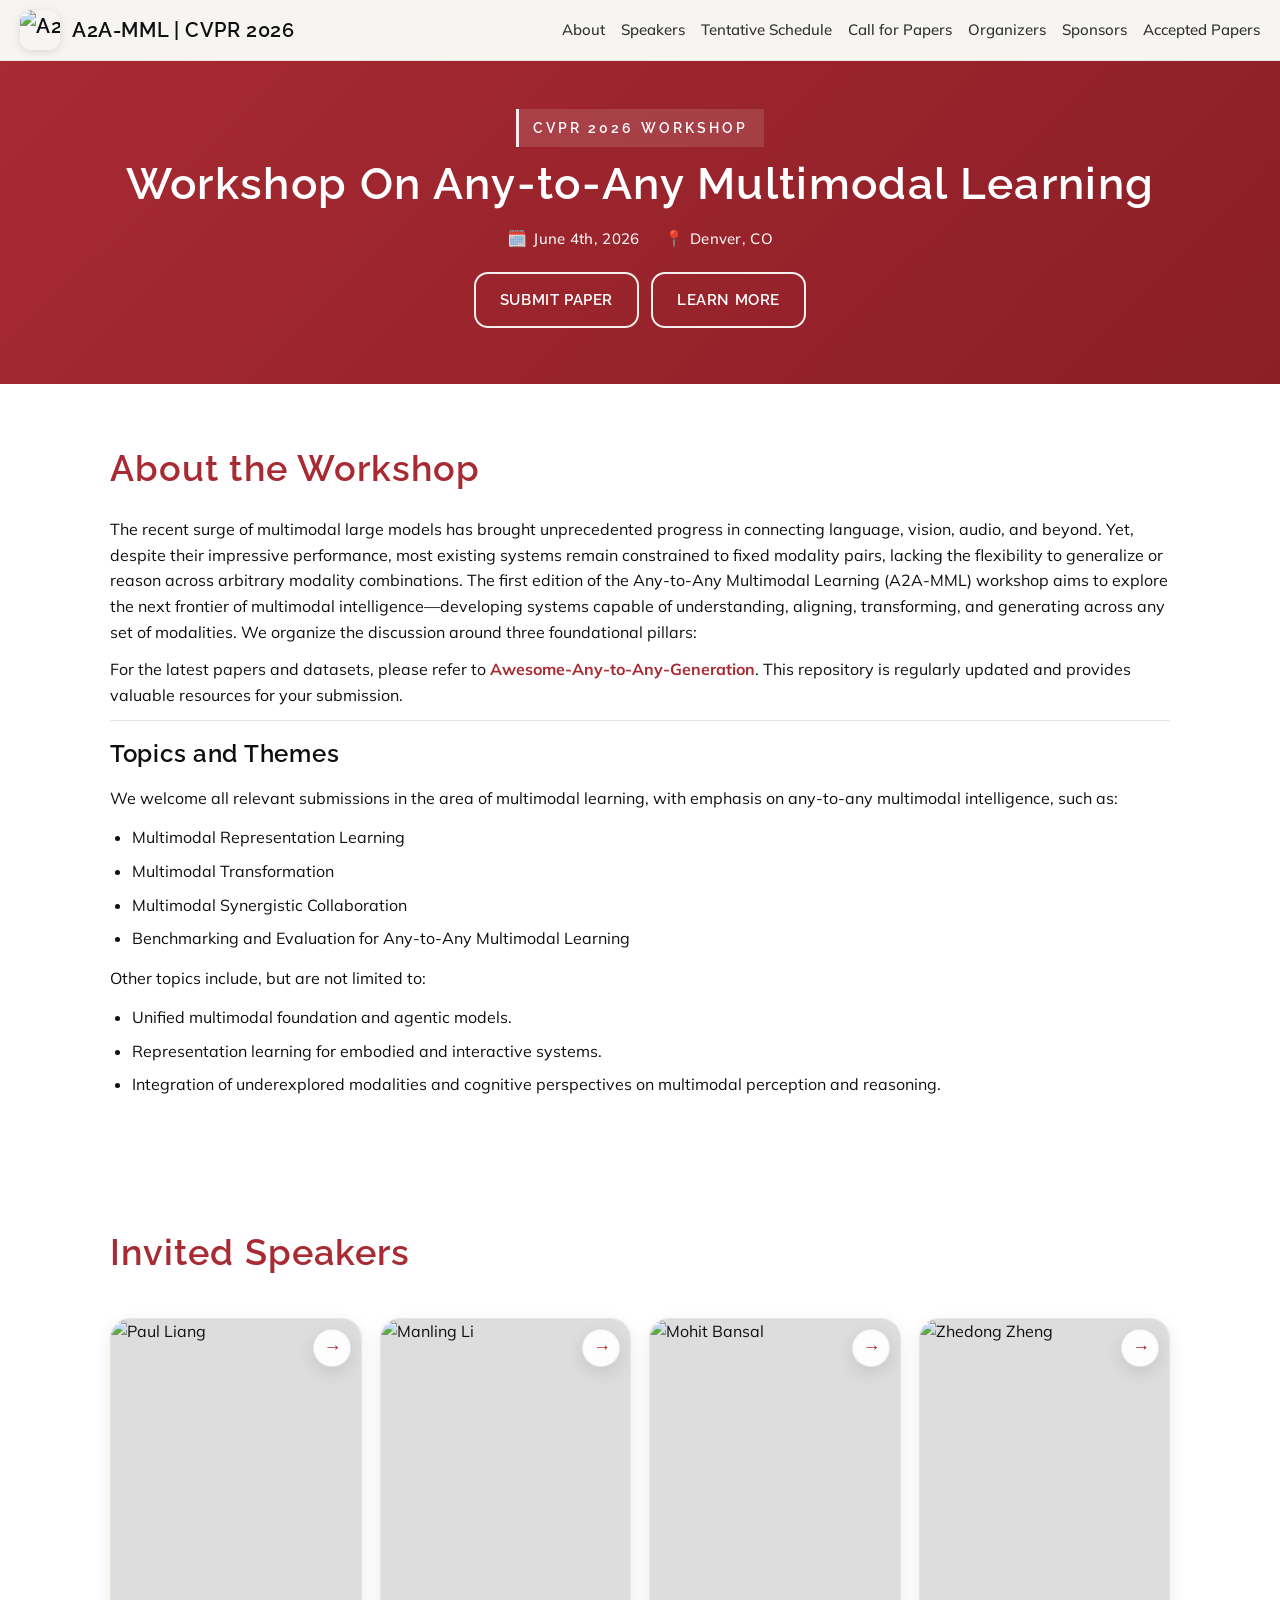
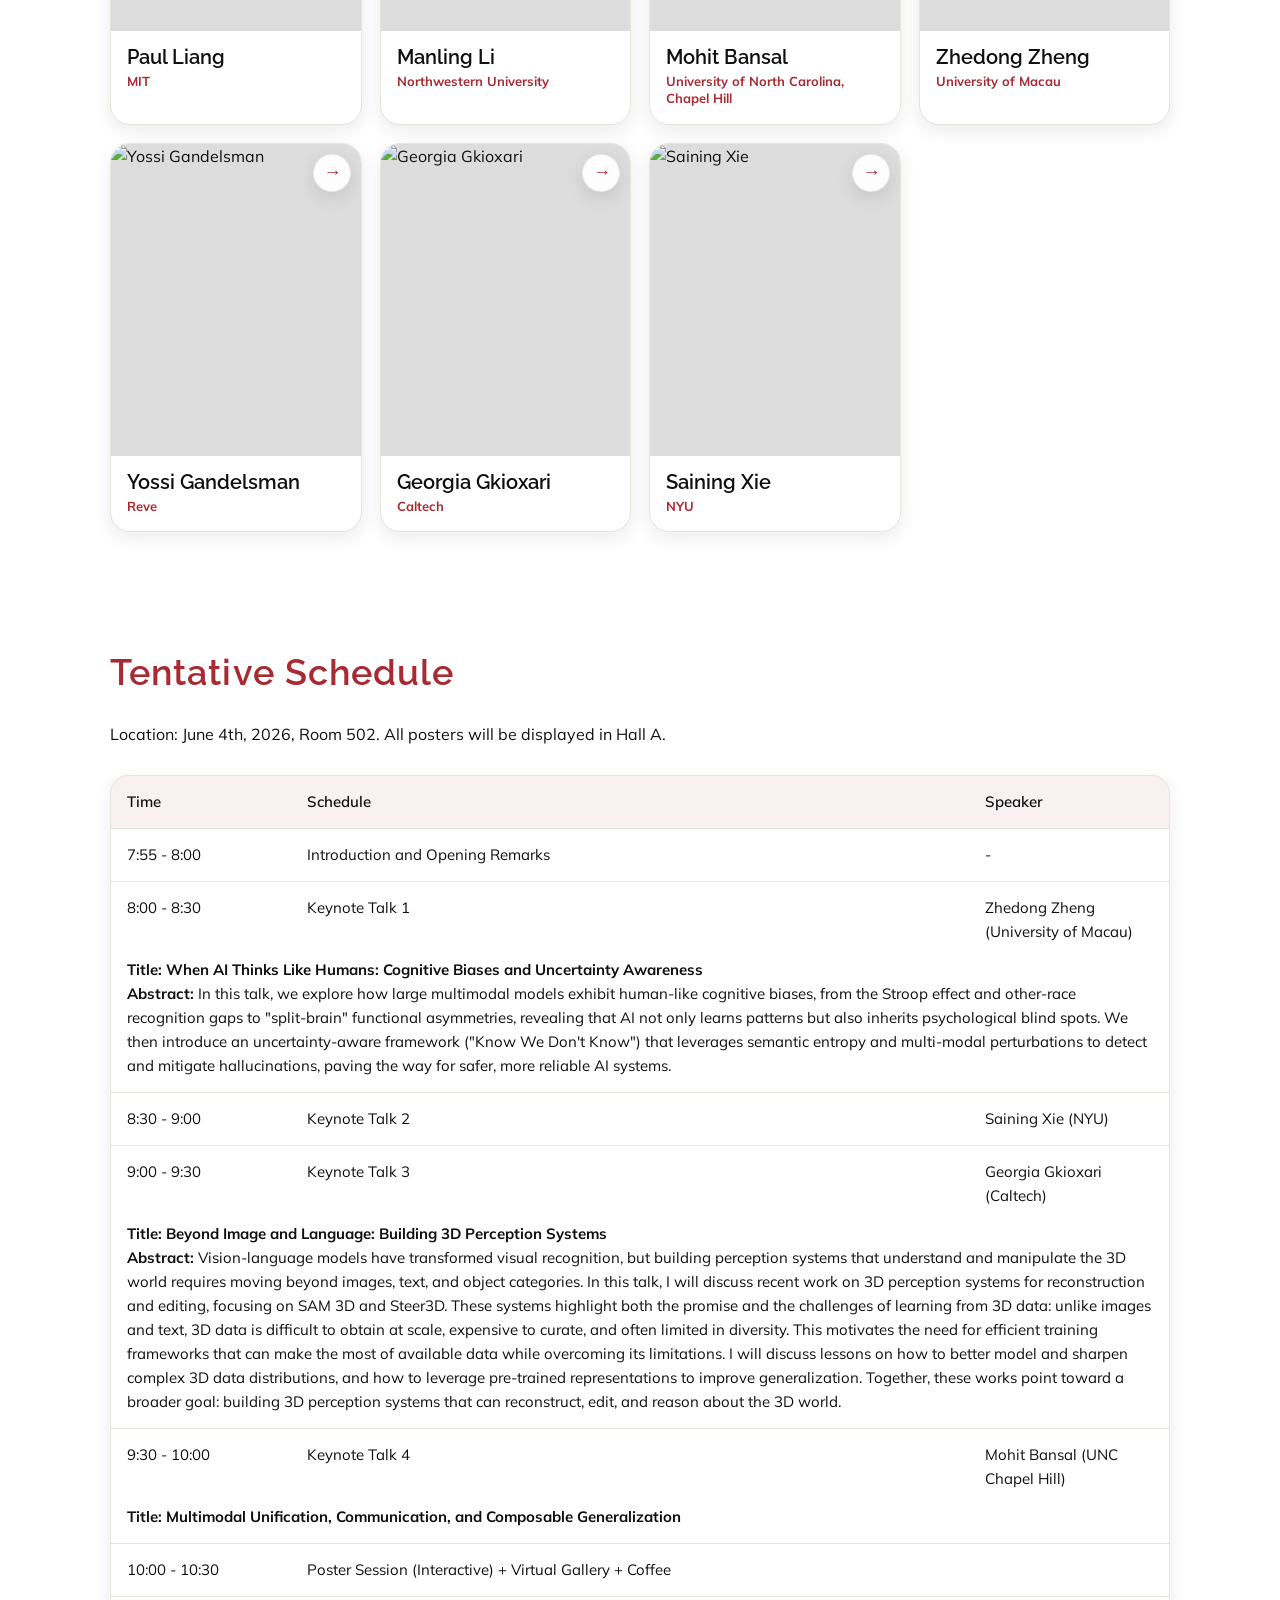
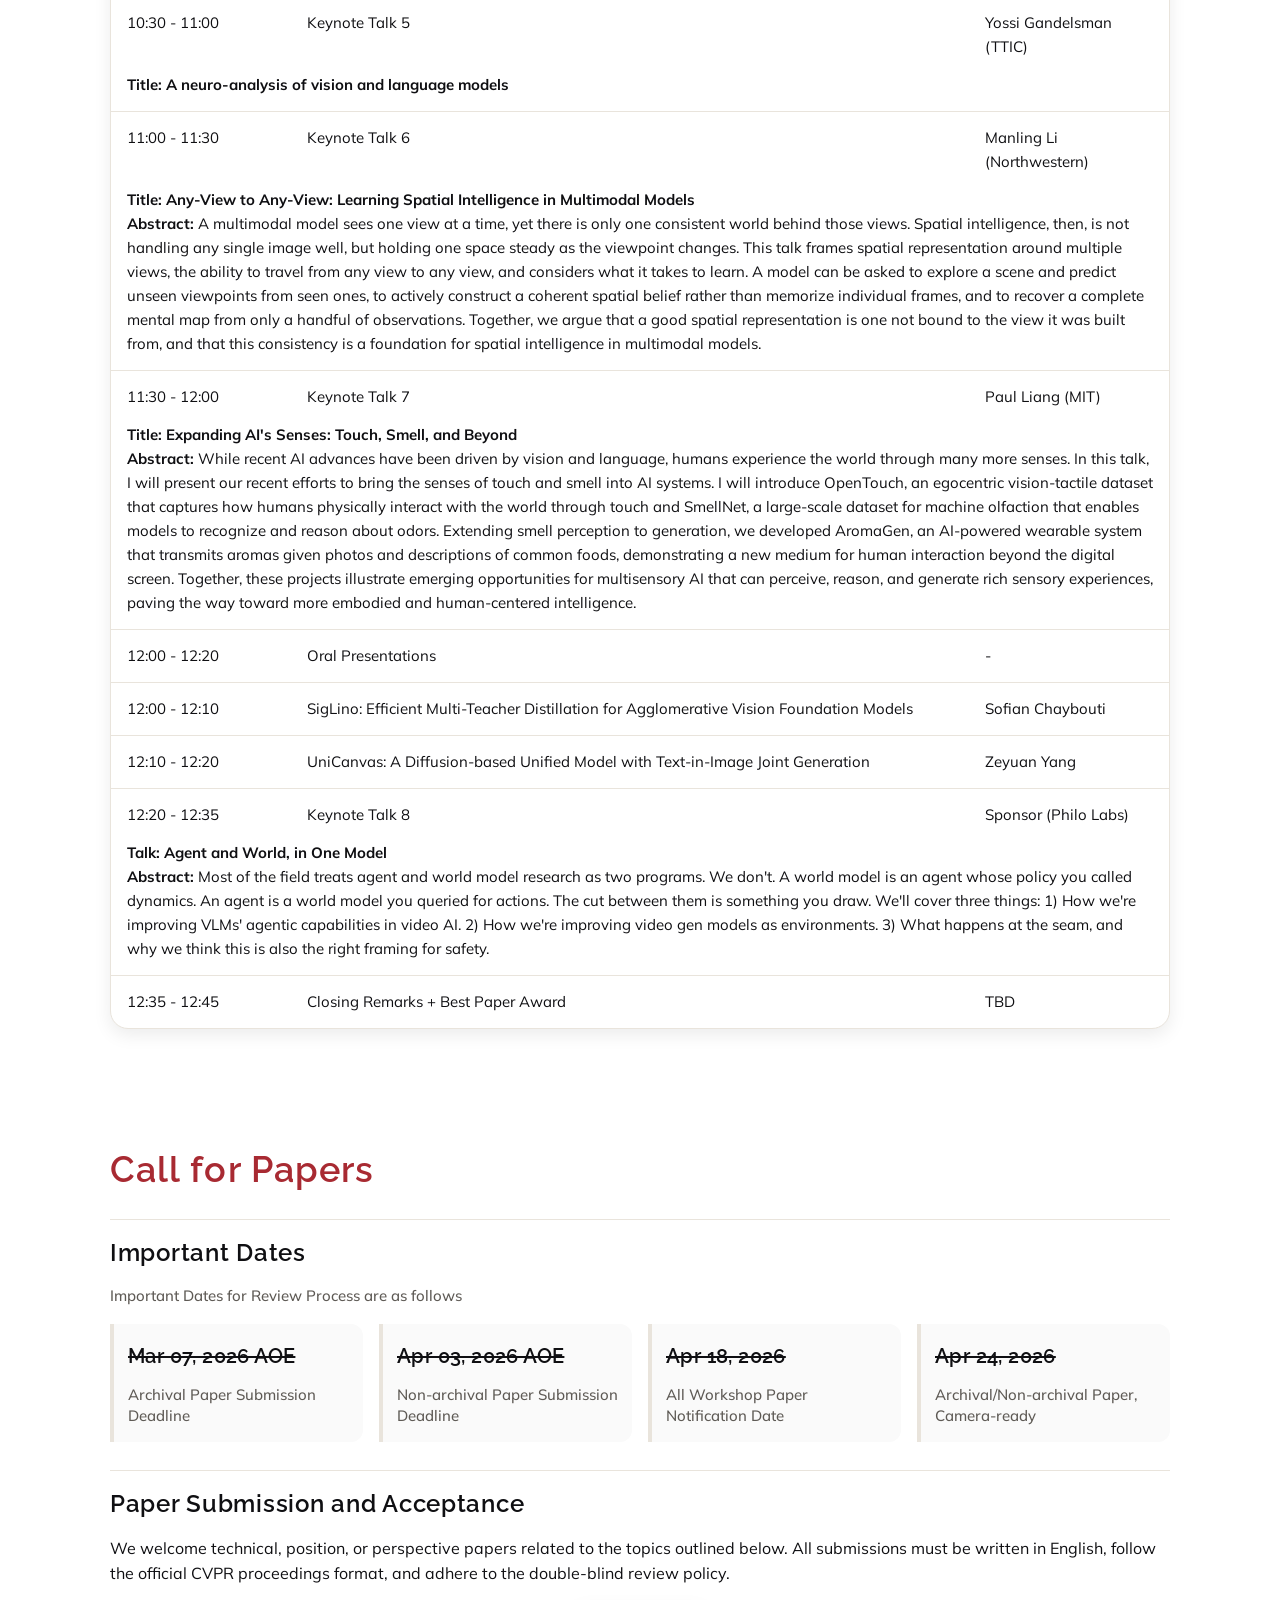
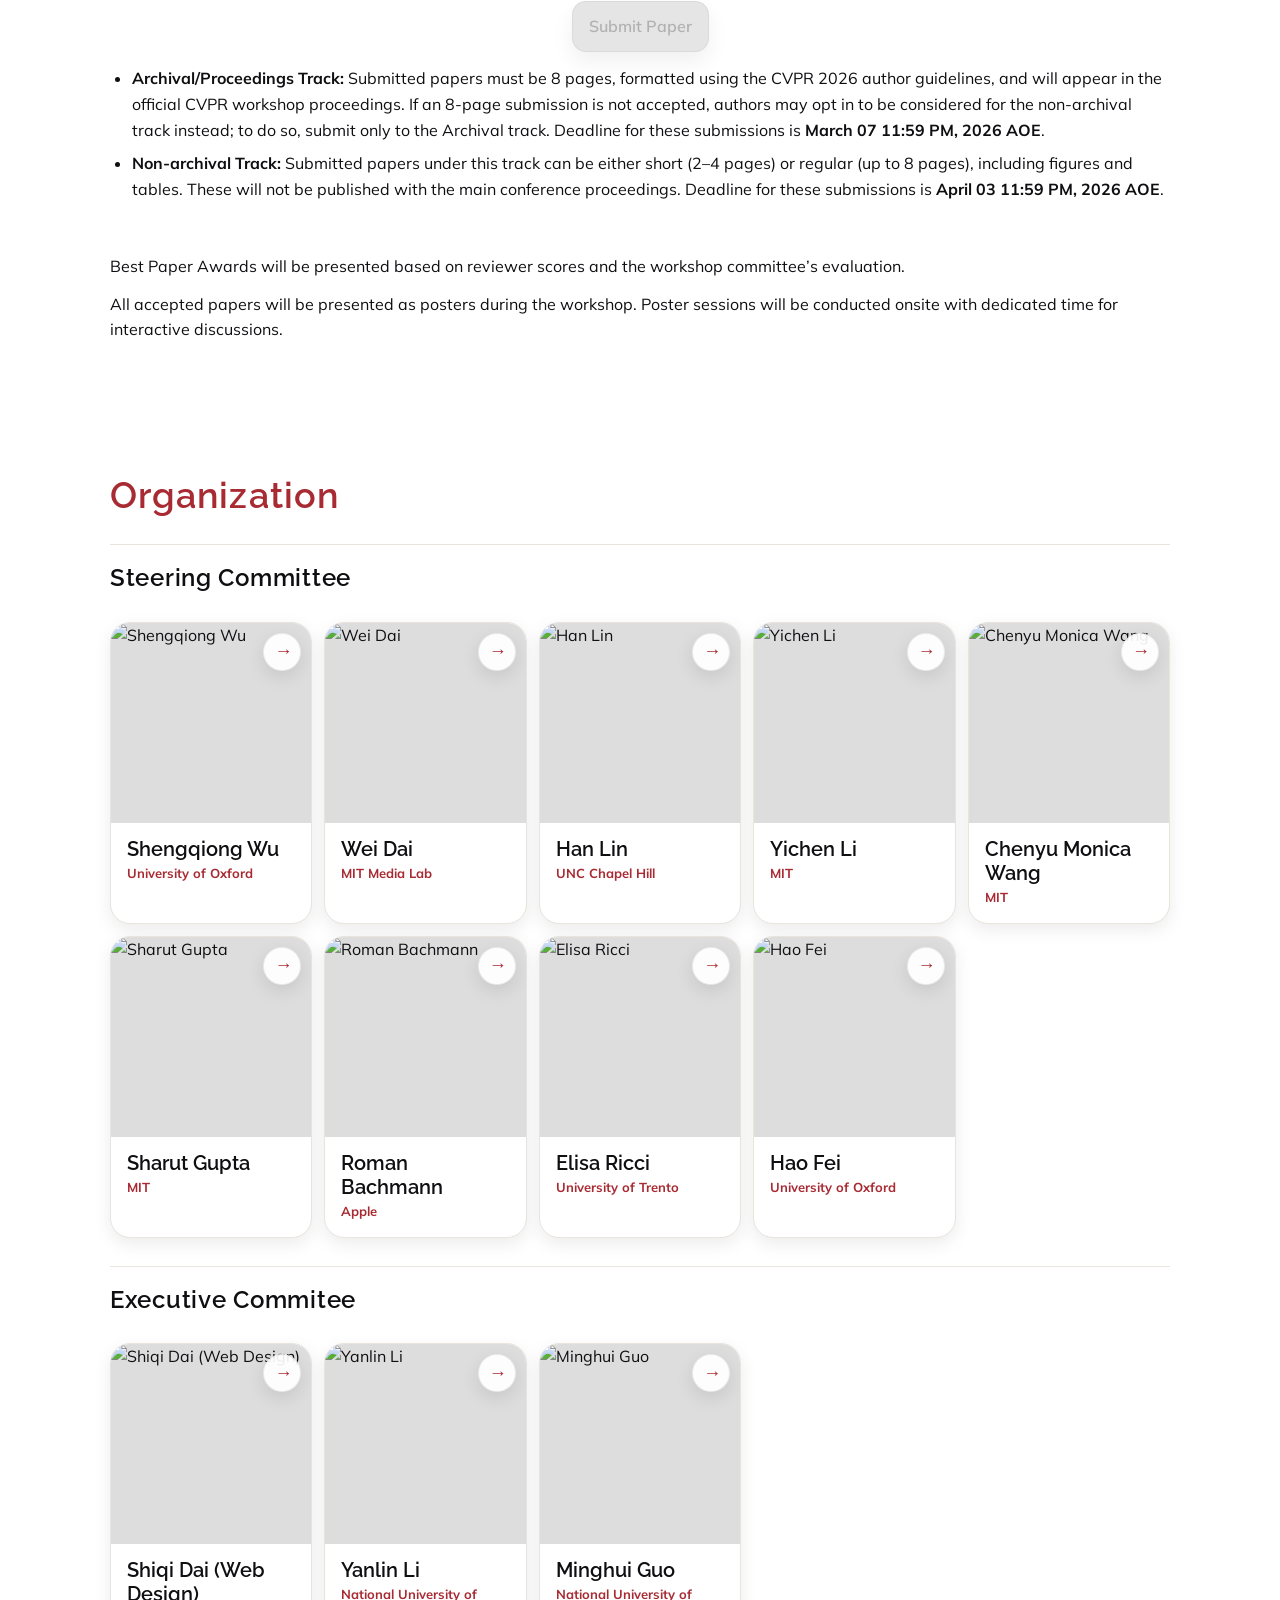
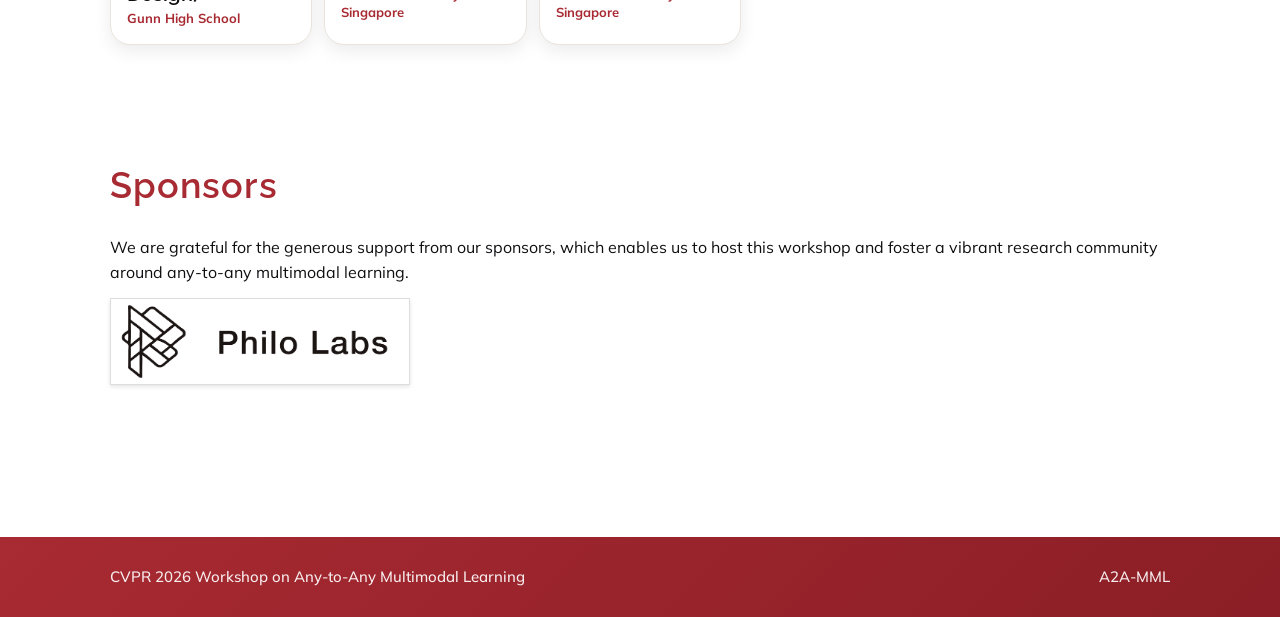
==== commit 6edf2c45: "Move call for papers" ====
--- a/index.html
+++ b/index.html
@@ -19,9 +19,9 @@
       <!-- Desktop menu -->
       <div class="menu" aria-label="Desktop Menu">
         <a href="#about">About</a>
-        <a href="#call-for-papers">Call for Papers</a>
         <a href="#speakers">Speakers</a>
         <a href="#schedule">Tentative Schedule</a>
+        <a href="#call-for-papers">Call for Papers</a>
         <a href="#organizers">Organizers</a>
         <a href="#sponsor">Sponsors</a>
         <a href="accepted_papers.html">Accepted Papers</a>
@@ -52,8 +52,8 @@
             <span class="mm-caret" aria-hidden="true">›</span>
           </summary>
           <div class="mm-links">
+            <a class="mm-link" href="#schedule">Tentative Schedule</a>
             <a class="mm-link" href="#call-for-papers">Call for Papers</a>
-            <a class="mm-link" href="#schedule">Tentative Schedule</a>
           </div>
         </details>
 
@@ -126,6 +126,116 @@
     </section>
 
 
+    <section id="speakers">
+      <div class="container">
+        <h2 class="section-title">Invited Speakers</h2>
+        <div style="height:16px"></div>
+        <div id="speakersGrid" class="grid" aria-label="Invited Speakers"></div>
+      </div>
+    </section>
+
+    <section id="schedule">
+      <div class="container">
+        <h2 class="section-title">Tentative Schedule</h2>
+        <p>Location: June 4th, 2026, Room 502. All posters will be displayed in Hall A. </p>
+        <div style="height:16px"></div>
+
+        <table class="schedule" aria-label="Workshop Schedule">
+          <thead>
+            <tr>
+              <th style="width:180px">Time</th>
+              <th>Schedule</th>
+              <th style="width:200px">Speaker</th>
+            </tr>
+          </thead>
+          <tbody>
+            <tr><td>7:55 - 8:00</td><td>Introduction and Opening Remarks</td><td>-</td></tr>
+            <tr>
+              <td style="border-bottom:none">8:00 - 8:30</td>
+              <td style="border-bottom:none">Keynote Talk 1</td>
+              <td style="border-bottom:none">Zhedong Zheng (University of Macau)</td>
+            </tr>
+            <tr>
+              <td colspan="3" style="padding-top:0">
+                <strong>Title: When AI Thinks Like Humans: Cognitive Biases and Uncertainty Awareness</strong><br>
+                <strong>Abstract:</strong> In this talk, we explore how large multimodal models exhibit human-like cognitive biases, from the Stroop effect and other-race recognition gaps to "split-brain" functional asymmetries, revealing that AI not only learns patterns but also inherits psychological blind spots. We then introduce an uncertainty-aware framework ("Know We Don't Know") that leverages semantic entropy and multi-modal perturbations to detect and mitigate hallucinations, paving the way for safer, more reliable AI systems.
+              </td>
+            </tr>
+            <tr><td>8:30 - 9:00</td><td>Keynote Talk 2</td><td>Saining Xie (NYU)</td></tr>
+            <tr>
+              <td style="border-bottom:none">9:00 - 9:30</td>
+              <td style="border-bottom:none">Keynote Talk 3</td>
+              <td style="border-bottom:none">Georgia Gkioxari (Caltech)</td>
+            </tr>
+            <tr>
+              <td colspan="3" style="padding-top:0">
+                <strong>Title: Beyond Image and Language: Building 3D Perception Systems</strong><br>
+                <strong>Abstract:</strong> Vision-language models have transformed visual recognition, but building perception systems that understand and manipulate the 3D world requires moving beyond images, text, and object categories. In this talk, I will discuss recent work on 3D perception systems for reconstruction and editing, focusing on SAM 3D and Steer3D. These systems highlight both the promise and the challenges of learning from 3D data: unlike images and text, 3D data is difficult to obtain at scale, expensive to curate, and often limited in diversity. This motivates the need for efficient training frameworks that can make the most of available data while overcoming its limitations. I will discuss lessons on how to better model and sharpen complex 3D data distributions, and how to leverage pre-trained representations to improve generalization. Together, these works point toward a broader goal: building 3D perception systems that can reconstruct, edit, and reason about the 3D world.
+              </td>
+            </tr>
+            <tr>
+              <td style="border-bottom:none">9:30 - 10:00</td>
+              <td style="border-bottom:none">Keynote Talk 4</td>
+              <td style="border-bottom:none">Mohit Bansal (UNC Chapel Hill)</td>
+            </tr>
+            <tr>
+              <td colspan="3" style="padding-top:0">
+                <strong>Title: Multimodal Unification, Communication, and Composable Generalization</strong>
+              </td>
+            </tr>
+            <tr><td>10:00 - 10:30</td><td colspan="2">Poster Session (Interactive) + Virtual Gallery + Coffee</td></tr>
+            <tr>
+              <td style="border-bottom:none">10:30 - 11:00</td>
+              <td style="border-bottom:none">Keynote Talk 5</td>
+              <td style="border-bottom:none">Yossi Gandelsman (TTIC)</td>
+            </tr>
+            <tr>
+              <td colspan="3" style="padding-top:0">
+                <strong>Title: A neuro-analysis of vision and language models</strong>
+              </td>
+            </tr>
+            <tr>
+              <td style="border-bottom:none">11:00 - 11:30</td>
+              <td style="border-bottom:none">Keynote Talk 6</td>
+              <td style="border-bottom:none">Manling Li (Northwestern)</td>
+            </tr>
+            <tr>
+              <td colspan="3" style="padding-top:0">
+                <strong>Title: Any-View to Any-View: Learning Spatial Intelligence in Multimodal Models</strong><br>
+                <strong>Abstract:</strong> A multimodal model sees one view at a time, yet there is only one consistent world behind those views. Spatial intelligence, then, is not handling any single image well, but holding one space steady as the viewpoint changes. This talk frames spatial representation around multiple views, the ability to travel from any view to any view, and considers what it takes to learn. A model can be asked to explore a scene and predict unseen viewpoints from seen ones, to actively construct a coherent spatial belief rather than memorize individual frames, and to recover a complete mental map from only a handful of observations. Together, we argue that a good spatial representation is one not bound to the view it was built from, and that this consistency is a foundation for spatial intelligence in multimodal models.
+              </td>
+            </tr>
+            <tr>
+              <td style="border-bottom:none">11:30 - 12:00</td>
+              <td style="border-bottom:none">Keynote Talk 7</td>
+              <td style="border-bottom:none">Paul Liang (MIT)</td>
+            </tr>
+            <tr>
+              <td colspan="3" style="padding-top:0">
+                <strong>Title: Expanding AI's Senses: Touch, Smell, and Beyond</strong><br>
+                <strong>Abstract:</strong> While recent AI advances have been driven by vision and language, humans experience the world through many more senses. In this talk, I will present our recent efforts to bring the senses of touch and smell into AI systems. I will introduce OpenTouch, an egocentric vision-tactile dataset that captures how humans physically interact with the world through touch and SmellNet, a large-scale dataset for machine olfaction that enables models to recognize and reason about odors. Extending smell perception to generation, we developed AromaGen, an AI-powered wearable system that transmits aromas given photos and descriptions of common foods, demonstrating a new medium for human interaction beyond the digital screen. Together, these projects illustrate emerging opportunities for multisensory AI that can perceive, reason, and generate rich sensory experiences, paving the way toward more embodied and human-centered intelligence.
+              </td>
+            </tr>
+            <tr><td>12:00 - 12:20</td><td>Oral Presentations</td><td>-</td></tr>
+            <tr><td>12:00 - 12:10</td><td>SigLino: Efficient Multi-Teacher Distillation for Agglomerative Vision Foundation Models</td><td>Sofian Chaybouti</td></tr>
+            <tr><td>12:10 - 12:20</td><td>UniCanvas: A Diffusion-based Unified Model with Text-in-Image Joint Generation</td><td>Zeyuan Yang</td></tr>
+            <tr>
+              <td style="border-bottom:none">12:20 - 12:35</td>
+              <td style="border-bottom:none">Keynote Talk 8</td>
+              <td style="border-bottom:none">Sponsor (Philo Labs)</td>
+            </tr>
+            <tr>
+              <td colspan="3" style="padding-top:0">
+                <strong>Talk: Agent and World, in One Model</strong><br>
+                <strong>Abstract:</strong> Most of the field treats agent and world model research as two programs. We don't. A world model is an agent whose policy you called dynamics. An agent is a world model you queried for actions. The cut between them is something you draw. We'll cover three things: 1) How we're improving VLMs' agentic capabilities in video AI. 2) How we're improving video gen models as environments. 3) What happens at the seam, and why we think this is also the right framing for safety.
+              </td>
+            </tr>
+            <tr><td>12:35 - 12:45</td><td>Closing Remarks + Best Paper Award</td><td>TBD</td></tr>
+          </tbody>
+        </table>
+      </div>
+    </section>
+
     <section id="call-for-papers">
       <div class="container">
         <h2 class="section-title">Call for Papers</h2>
@@ -171,116 +281,6 @@
         </ul>
         <br><p>Best Paper Awards will be presented based on reviewer scores and the workshop committee’s evaluation.</p>
         <p>All accepted papers will be presented as posters during the workshop. Poster sessions will be conducted onsite with dedicated time for interactive discussions.</p>
-      </div>
-    </section>
-
-    <section id="speakers">
-      <div class="container">
-        <h2 class="section-title">Invited Speakers</h2>
-        <div style="height:16px"></div>
-        <div id="speakersGrid" class="grid" aria-label="Invited Speakers"></div>
-      </div>
-    </section>
-
-    <section id="schedule">
-      <div class="container">
-        <h2 class="section-title">Tentative Schedule</h2>
-        <p>Location: June 4th, 2026, Room 502. All posters will be displayed in Hall A. </p>
-        <div style="height:16px"></div>
-
-        <table class="schedule" aria-label="Workshop Schedule">
-          <thead>
-            <tr>
-              <th style="width:180px">Time</th>
-              <th>Schedule</th>
-              <th style="width:200px">Speaker</th>
-            </tr>
-          </thead>
-          <tbody>
-            <tr><td>7:55 - 8:00</td><td>Introduction and Opening Remarks</td><td>-</td></tr>
-            <tr>
-              <td style="border-bottom:none">8:00 - 8:30</td>
-              <td style="border-bottom:none">Keynote Talk 1</td>
-              <td style="border-bottom:none">Zhedong Zheng (University of Macau)</td>
-            </tr>
-            <tr>
-              <td colspan="3" style="padding-top:0">
-                <strong>Title: When AI Thinks Like Humans: Cognitive Biases and Uncertainty Awareness</strong><br>
-                <strong>Abstract:</strong> In this talk, we explore how large multimodal models exhibit human-like cognitive biases, from the Stroop effect and other-race recognition gaps to "split-brain" functional asymmetries, revealing that AI not only learns patterns but also inherits psychological blind spots. We then introduce an uncertainty-aware framework ("Know We Don't Know") that leverages semantic entropy and multi-modal perturbations to detect and mitigate hallucinations, paving the way for safer, more reliable AI systems.
-              </td>
-            </tr>
-            <tr><td>8:30 - 9:00</td><td>Keynote Talk 2</td><td>Saining Xie (NYU)</td></tr>
-            <tr>
-              <td style="border-bottom:none">9:00 - 9:30</td>
-              <td style="border-bottom:none">Keynote Talk 3</td>
-              <td style="border-bottom:none">Georgia Gkioxari (Caltech)</td>
-            </tr>
-            <tr>
-              <td colspan="3" style="padding-top:0">
-                <strong>Title: Beyond Image and Language: Building 3D Perception Systems</strong><br>
-                <strong>Abstract:</strong> Vision-language models have transformed visual recognition, but building perception systems that understand and manipulate the 3D world requires moving beyond images, text, and object categories. In this talk, I will discuss recent work on 3D perception systems for reconstruction and editing, focusing on SAM 3D and Steer3D. These systems highlight both the promise and the challenges of learning from 3D data: unlike images and text, 3D data is difficult to obtain at scale, expensive to curate, and often limited in diversity. This motivates the need for efficient training frameworks that can make the most of available data while overcoming its limitations. I will discuss lessons on how to better model and sharpen complex 3D data distributions, and how to leverage pre-trained representations to improve generalization. Together, these works point toward a broader goal: building 3D perception systems that can reconstruct, edit, and reason about the 3D world.
-              </td>
-            </tr>
-            <tr>
-              <td style="border-bottom:none">9:30 - 10:00</td>
-              <td style="border-bottom:none">Keynote Talk 4</td>
-              <td style="border-bottom:none">Mohit Bansal (UNC Chapel Hill)</td>
-            </tr>
-            <tr>
-              <td colspan="3" style="padding-top:0">
-                <strong>Title: Multimodal Unification, Communication, and Composable Generalization</strong>
-              </td>
-            </tr>
-            <tr><td>10:00 - 10:30</td><td colspan="2">Poster Session (Interactive) + Virtual Gallery + Coffee</td></tr>
-            <tr>
-              <td style="border-bottom:none">10:30 - 11:00</td>
-              <td style="border-bottom:none">Keynote Talk 5</td>
-              <td style="border-bottom:none">Yossi Gandelsman (TTIC)</td>
-            </tr>
-            <tr>
-              <td colspan="3" style="padding-top:0">
-                <strong>Title: A neuro-analysis of vision and language models</strong>
-              </td>
-            </tr>
-            <tr>
-              <td style="border-bottom:none">11:00 - 11:30</td>
-              <td style="border-bottom:none">Keynote Talk 6</td>
-              <td style="border-bottom:none">Manling Li (Northwestern)</td>
-            </tr>
-            <tr>
-              <td colspan="3" style="padding-top:0">
-                <strong>Title: Any-View to Any-View: Learning Spatial Intelligence in Multimodal Models</strong><br>
-                <strong>Abstract:</strong> A multimodal model sees one view at a time, yet there is only one consistent world behind those views. Spatial intelligence, then, is not handling any single image well, but holding one space steady as the viewpoint changes. This talk frames spatial representation around multiple views, the ability to travel from any view to any view, and considers what it takes to learn. A model can be asked to explore a scene and predict unseen viewpoints from seen ones, to actively construct a coherent spatial belief rather than memorize individual frames, and to recover a complete mental map from only a handful of observations. Together, we argue that a good spatial representation is one not bound to the view it was built from, and that this consistency is a foundation for spatial intelligence in multimodal models.
-              </td>
-            </tr>
-            <tr>
-              <td style="border-bottom:none">11:30 - 12:00</td>
-              <td style="border-bottom:none">Keynote Talk 7</td>
-              <td style="border-bottom:none">Paul Liang (MIT)</td>
-            </tr>
-            <tr>
-              <td colspan="3" style="padding-top:0">
-                <strong>Title: Expanding AI's Senses: Touch, Smell, and Beyond</strong><br>
-                <strong>Abstract:</strong> While recent AI advances have been driven by vision and language, humans experience the world through many more senses. In this talk, I will present our recent efforts to bring the senses of touch and smell into AI systems. I will introduce OpenTouch, an egocentric vision-tactile dataset that captures how humans physically interact with the world through touch and SmellNet, a large-scale dataset for machine olfaction that enables models to recognize and reason about odors. Extending smell perception to generation, we developed AromaGen, an AI-powered wearable system that transmits aromas given photos and descriptions of common foods, demonstrating a new medium for human interaction beyond the digital screen. Together, these projects illustrate emerging opportunities for multisensory AI that can perceive, reason, and generate rich sensory experiences, paving the way toward more embodied and human-centered intelligence.
-              </td>
-            </tr>
-            <tr><td>12:00 - 12:20</td><td>Oral Presentations</td><td>-</td></tr>
-            <tr><td>12:00 - 12:10</td><td>SigLino: Efficient Multi-Teacher Distillation for Agglomerative Vision Foundation Models</td><td>Sofian Chaybouti</td></tr>
-            <tr><td>12:10 - 12:20</td><td>UniCanvas: A Diffusion-based Unified Model with Text-in-Image Joint Generation</td><td>Zeyuan Yang</td></tr>
-            <tr>
-              <td style="border-bottom:none">12:20 - 12:35</td>
-              <td style="border-bottom:none">Keynote Talk 8</td>
-              <td style="border-bottom:none">Sponsor (Philo Labs)</td>
-            </tr>
-            <tr>
-              <td colspan="3" style="padding-top:0">
-                <strong>Talk: Agent and World, in One Model</strong><br>
-                <strong>Abstract:</strong> Most of the field treats agent and world model research as two programs. We don't. A world model is an agent whose policy you called dynamics. An agent is a world model you queried for actions. The cut between them is something you draw. We'll cover three things: 1) How we're improving VLMs' agentic capabilities in video AI. 2) How we're improving video gen models as environments. 3) What happens at the seam, and why we think this is also the right framing for safety.
-              </td>
-            </tr>
-            <tr><td>12:35 - 12:45</td><td>Closing Remarks + Best Paper Award</td><td>TBD</td></tr>
-          </tbody>
-        </table>
       </div>
     </section>
 
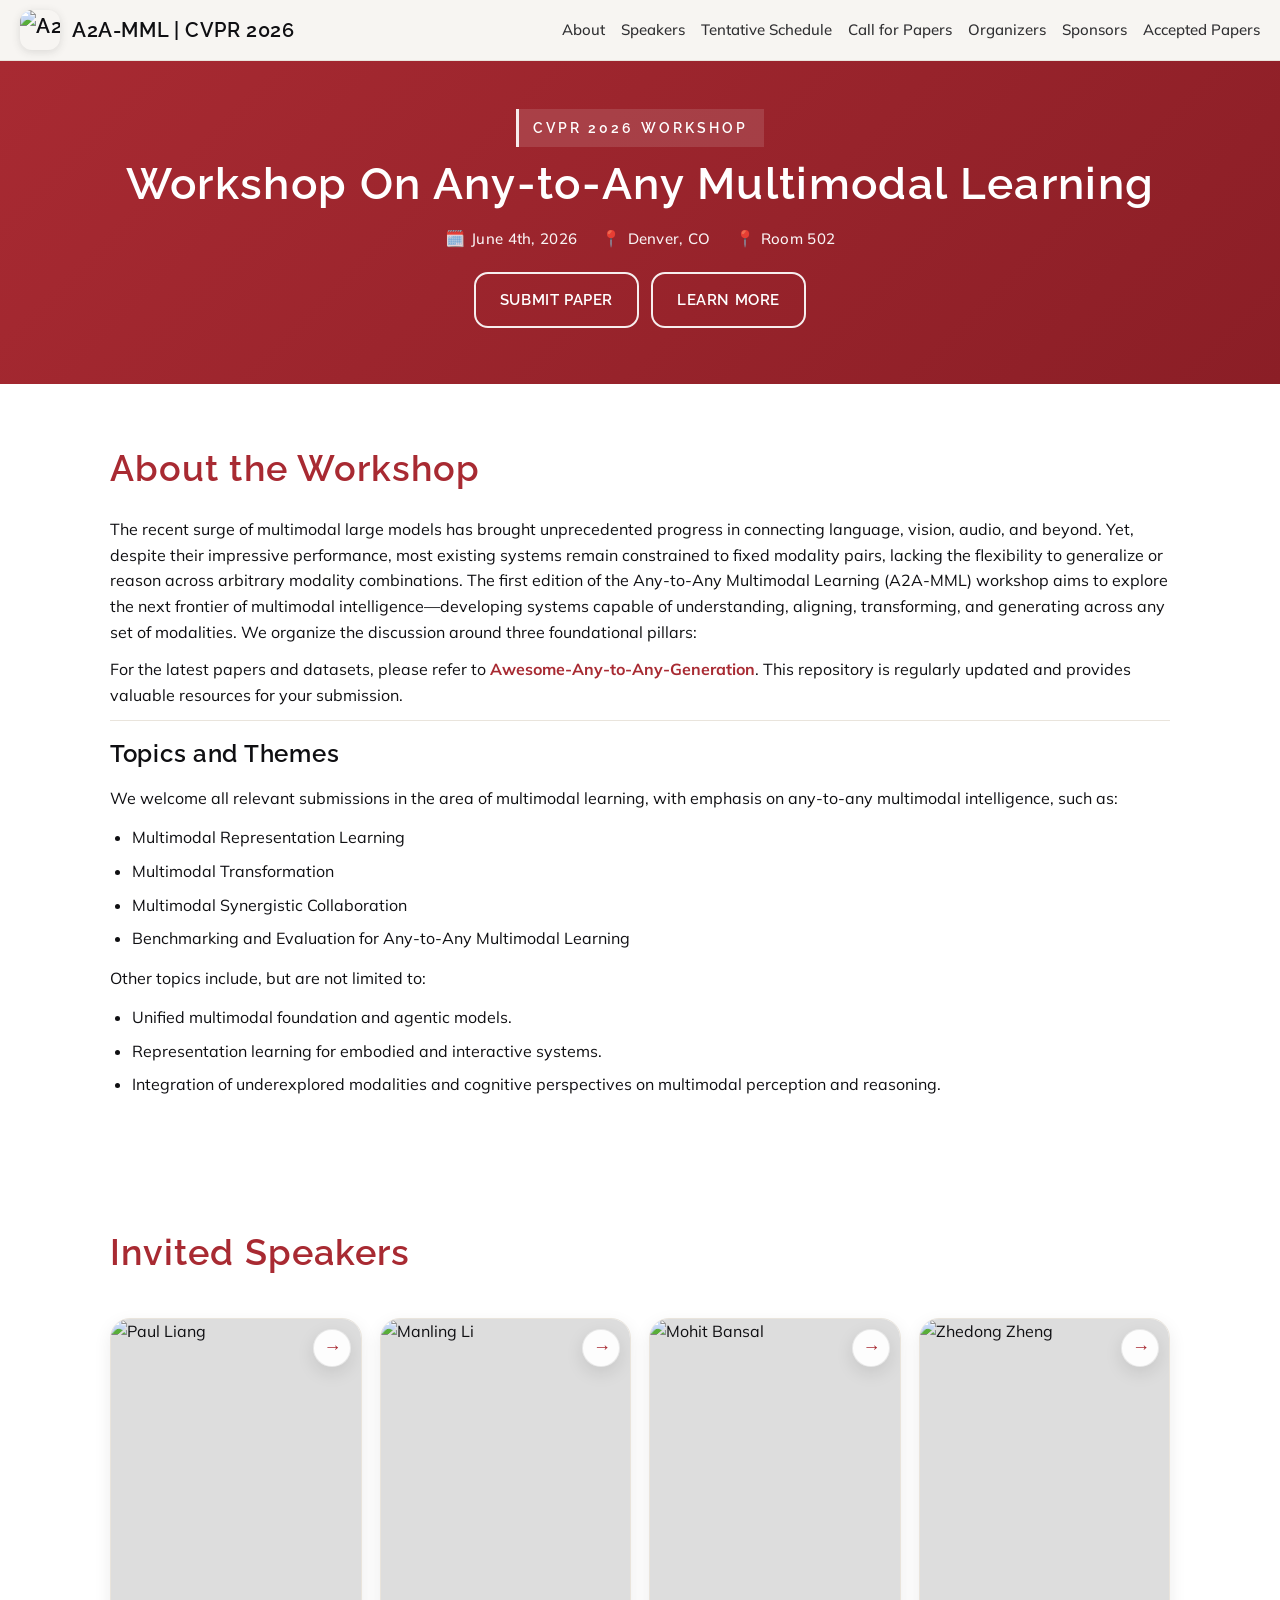
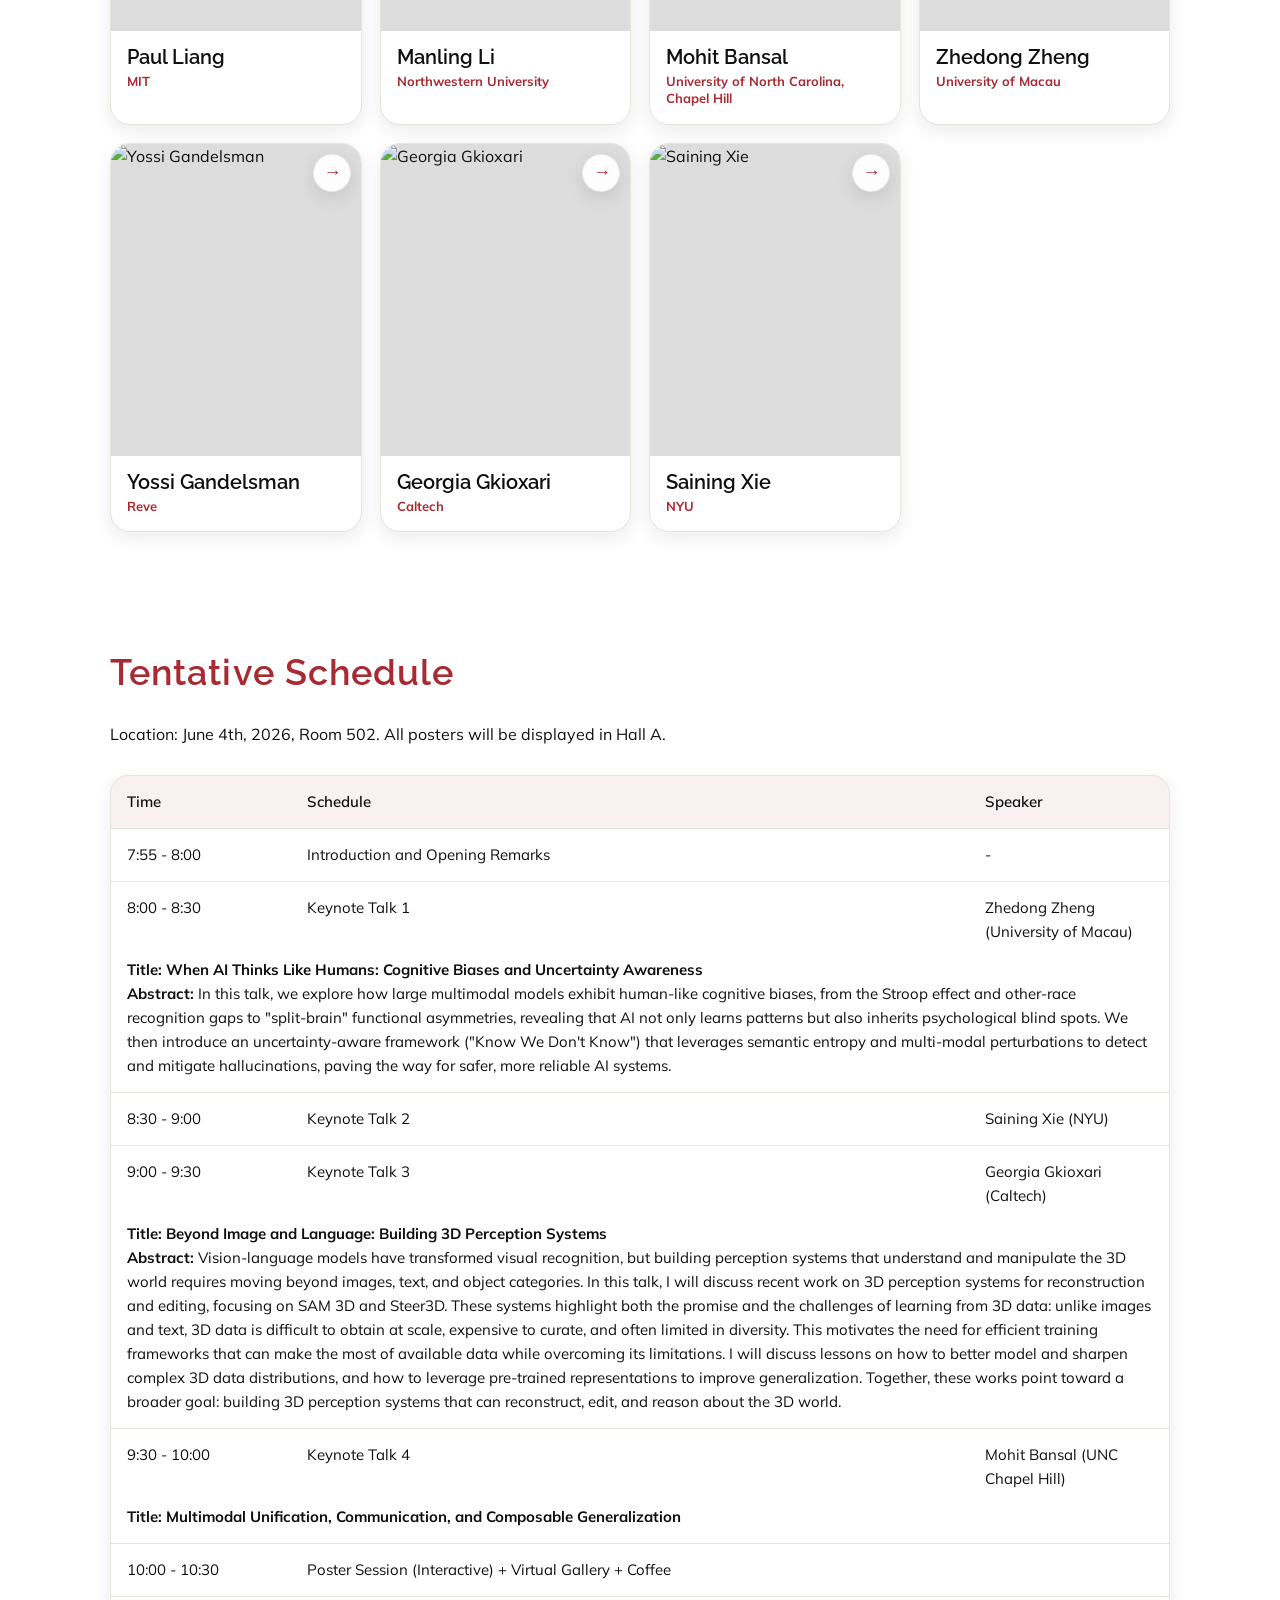
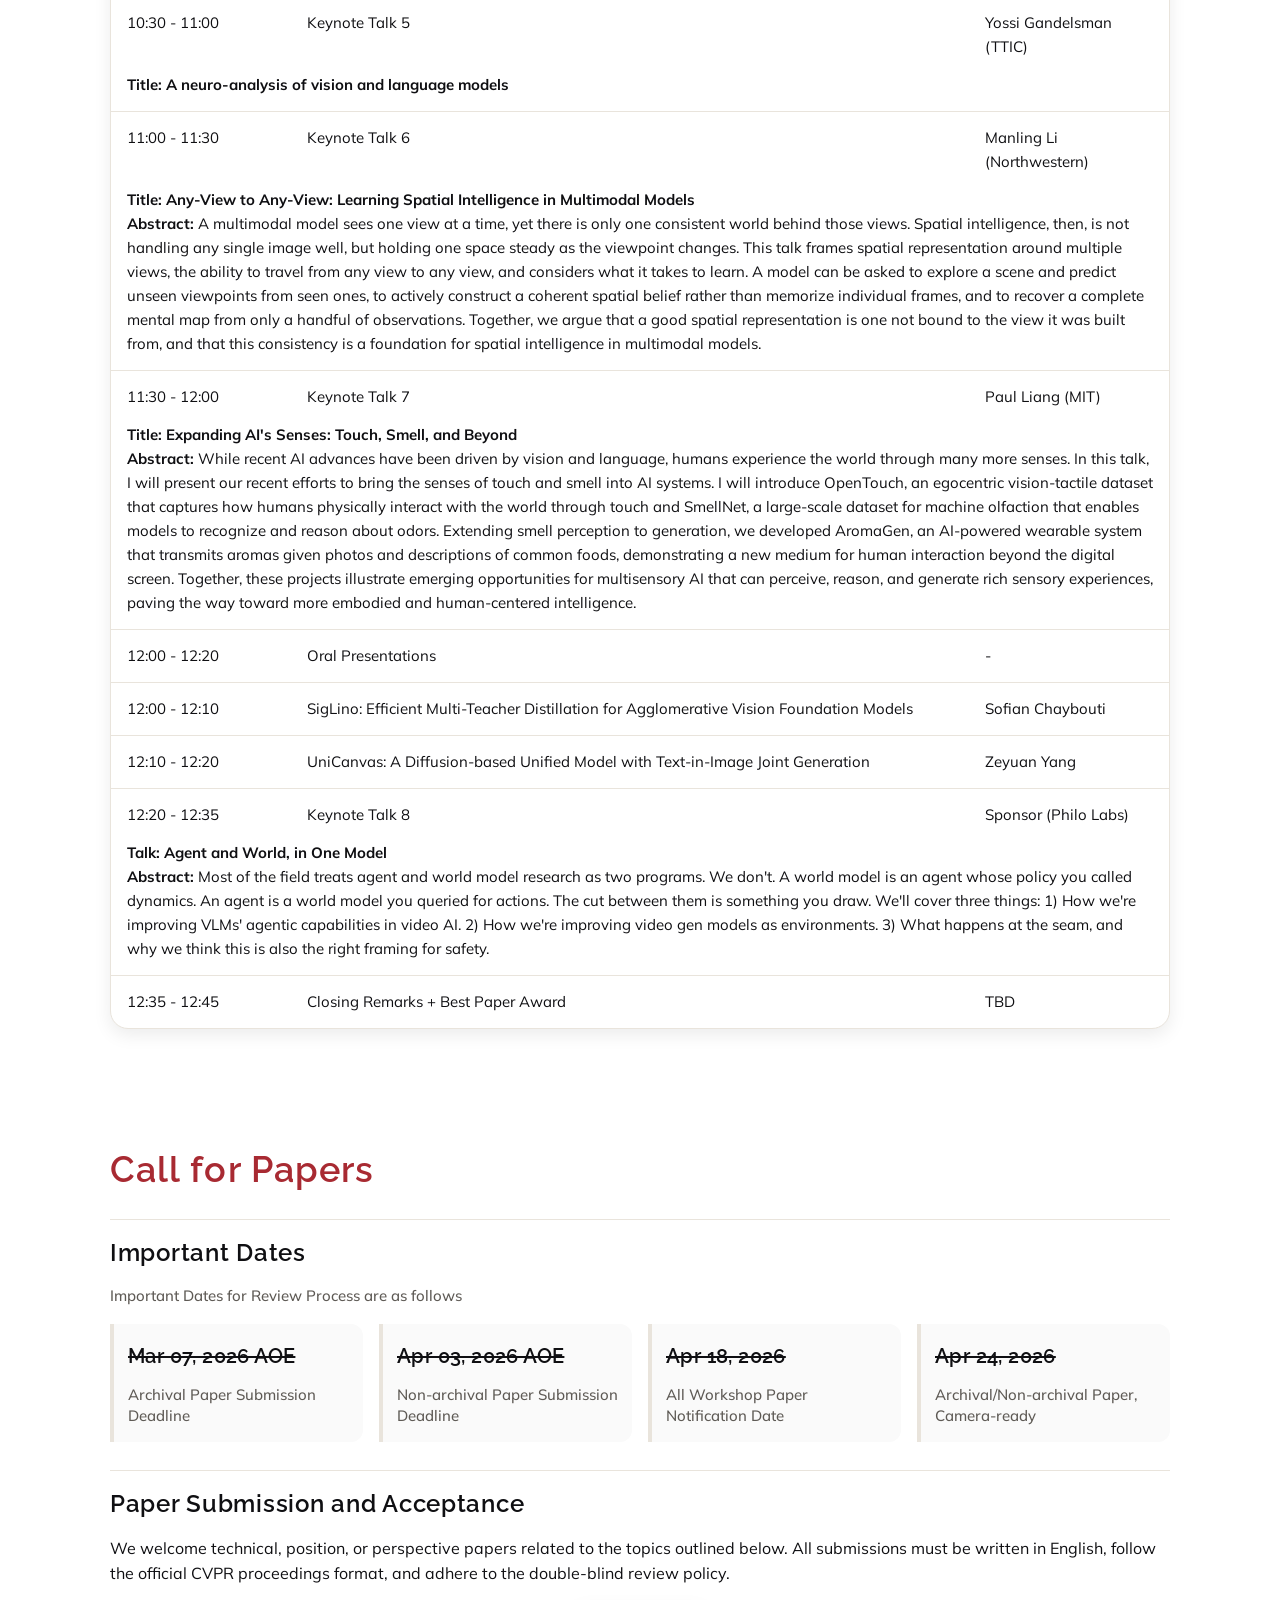
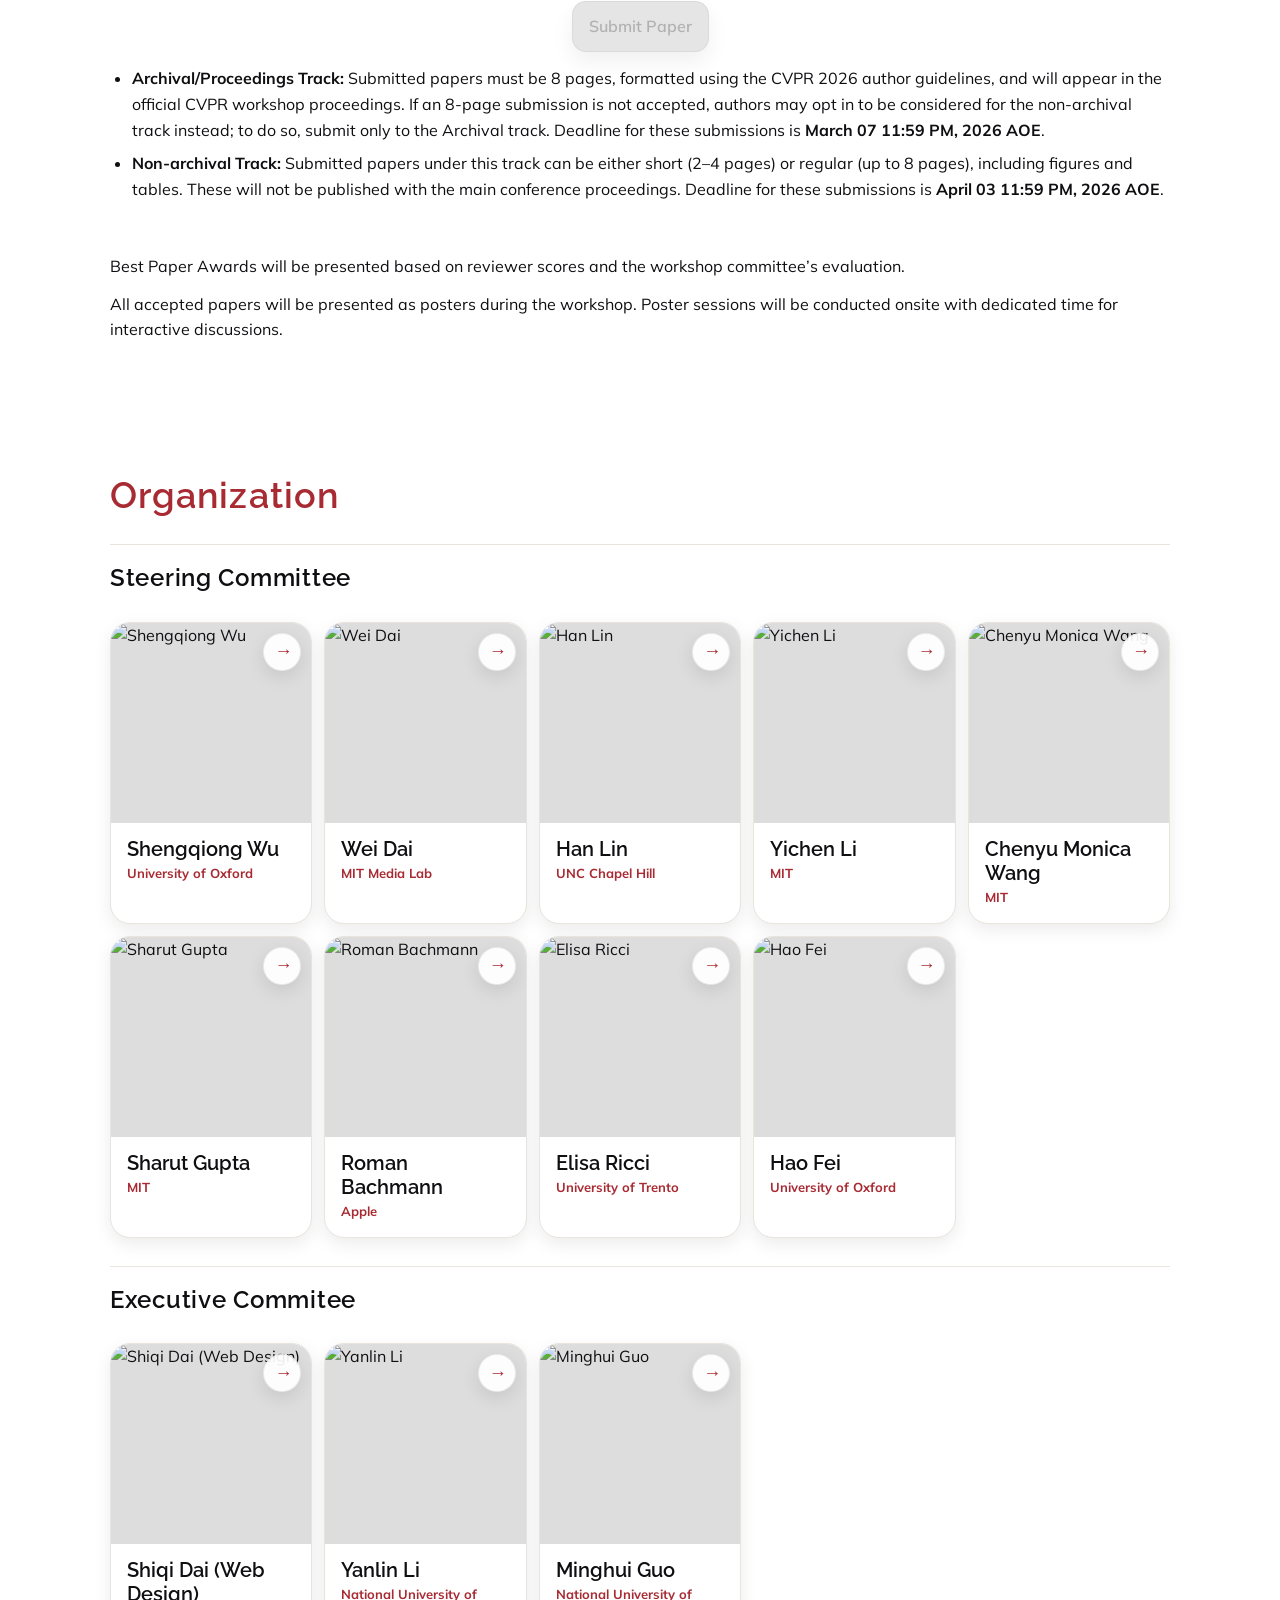
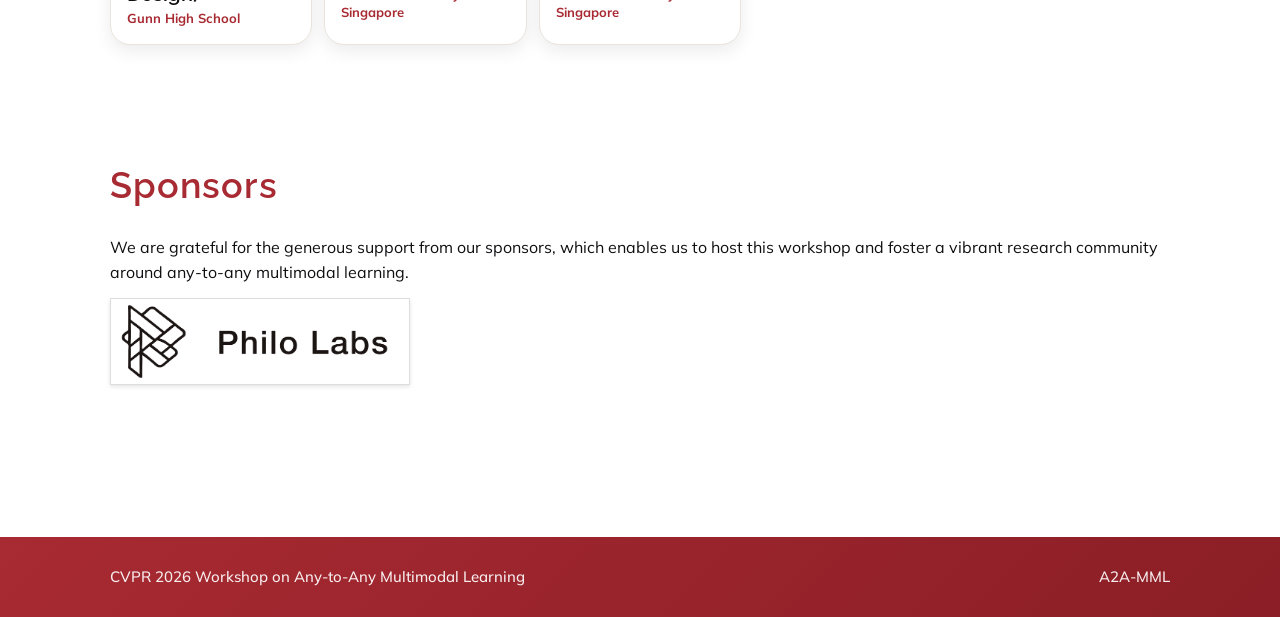
==== commit 26d90d03: "Add room information to event details" ====
--- a/index.html
+++ b/index.html
@@ -78,6 +78,7 @@
       <div class="hero-meta">
         <span class="hero-meta-item"><span class="hero-meta-icon" aria-hidden="true">🗓️</span> June 4th, 2026</span>
         <span class="hero-meta-item"><span class="hero-meta-icon" aria-hidden="true">📍</span> Denver, CO</span>
+        <span class="hero-meta-item"><span class="hero-meta-icon" aria-hidden="true">📍</span> Room 502</span>
       </div>
       <div class="cta">
         <a class="cta-btn" target="_blank" rel="noreferrer">Submit Paper</a>
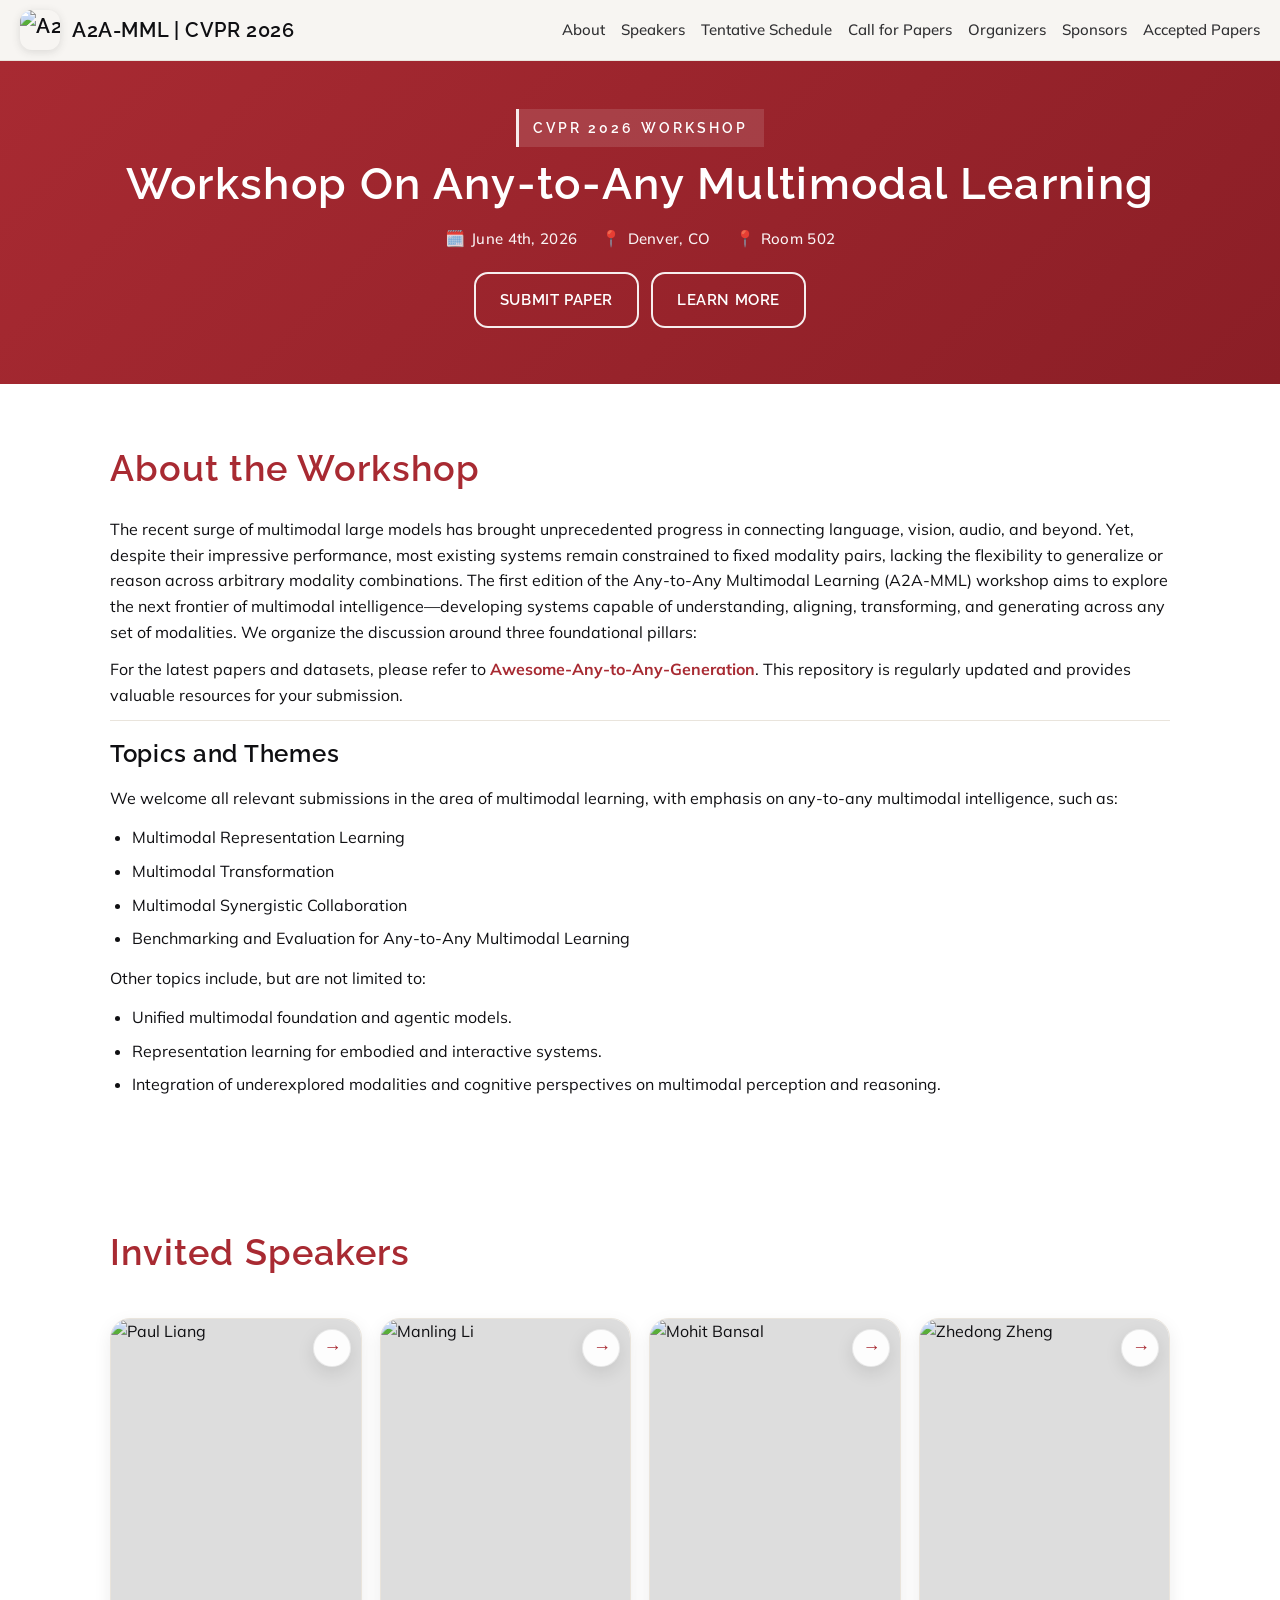
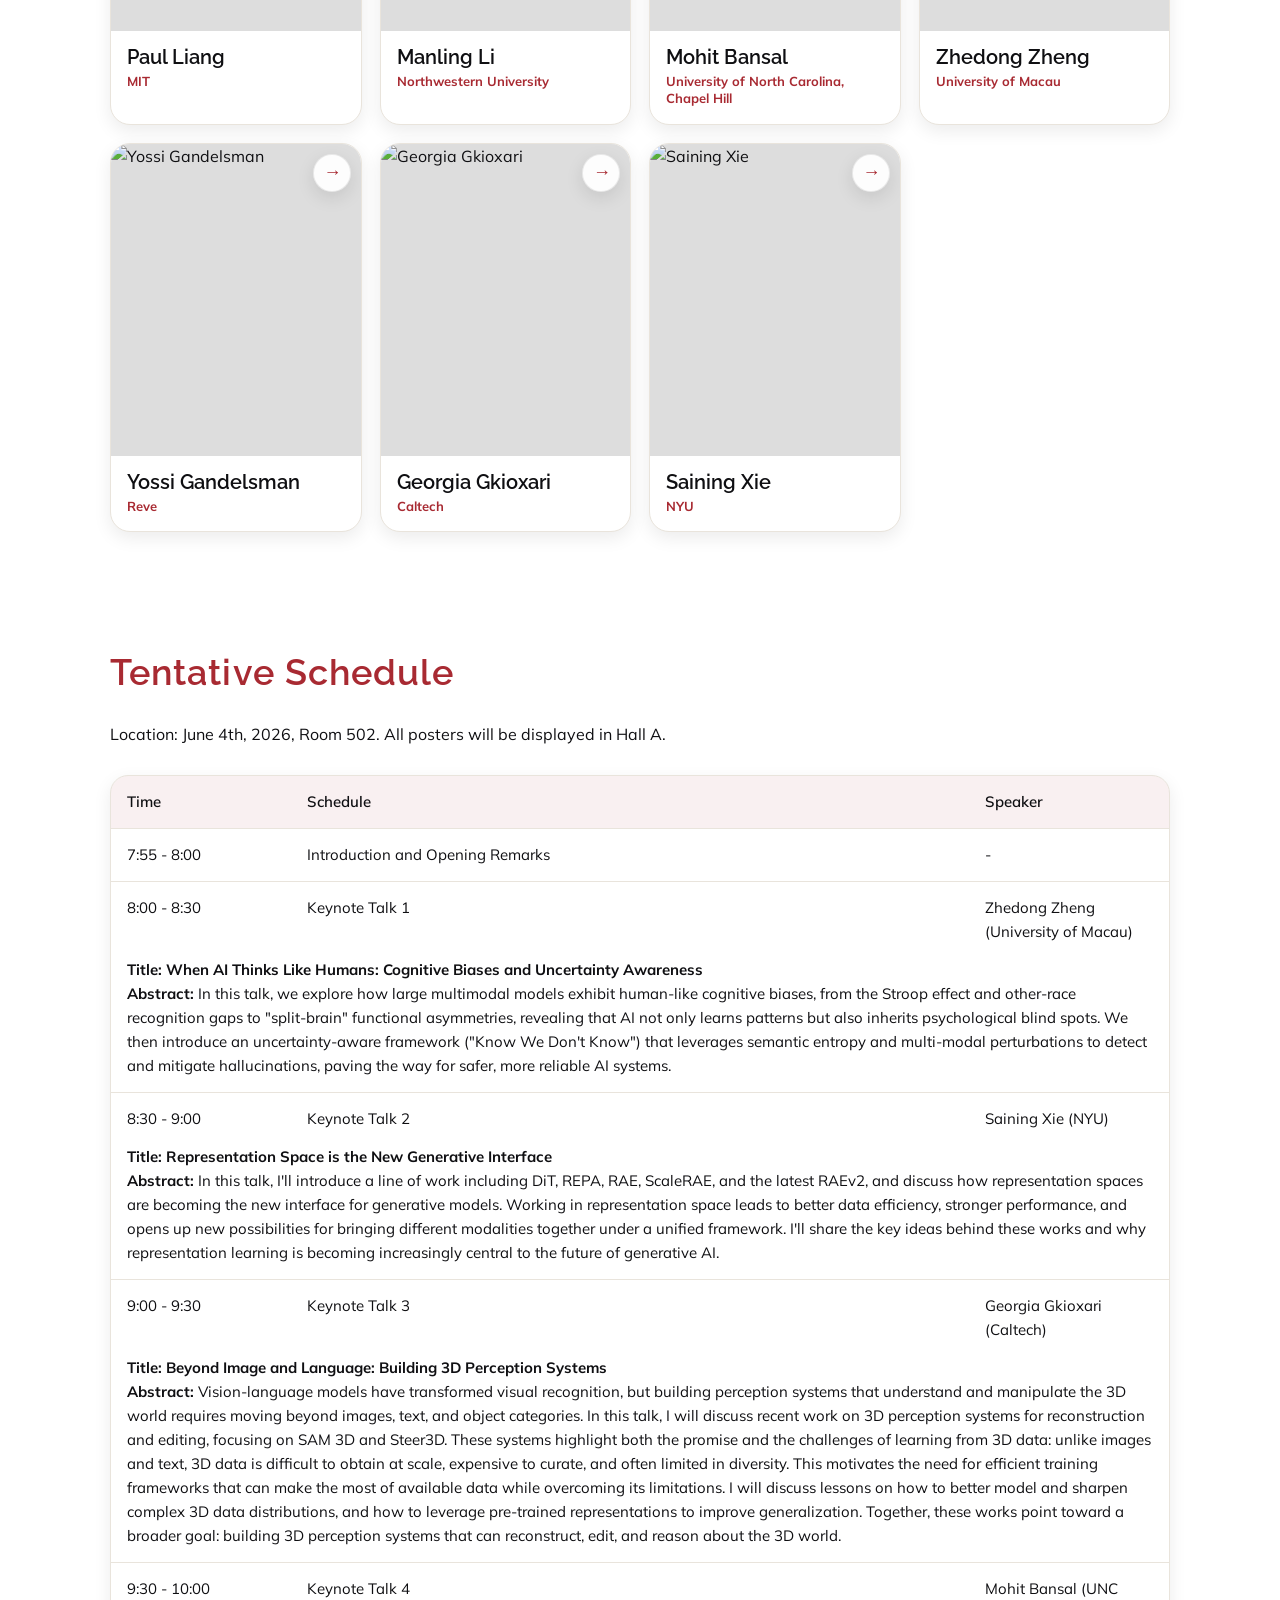
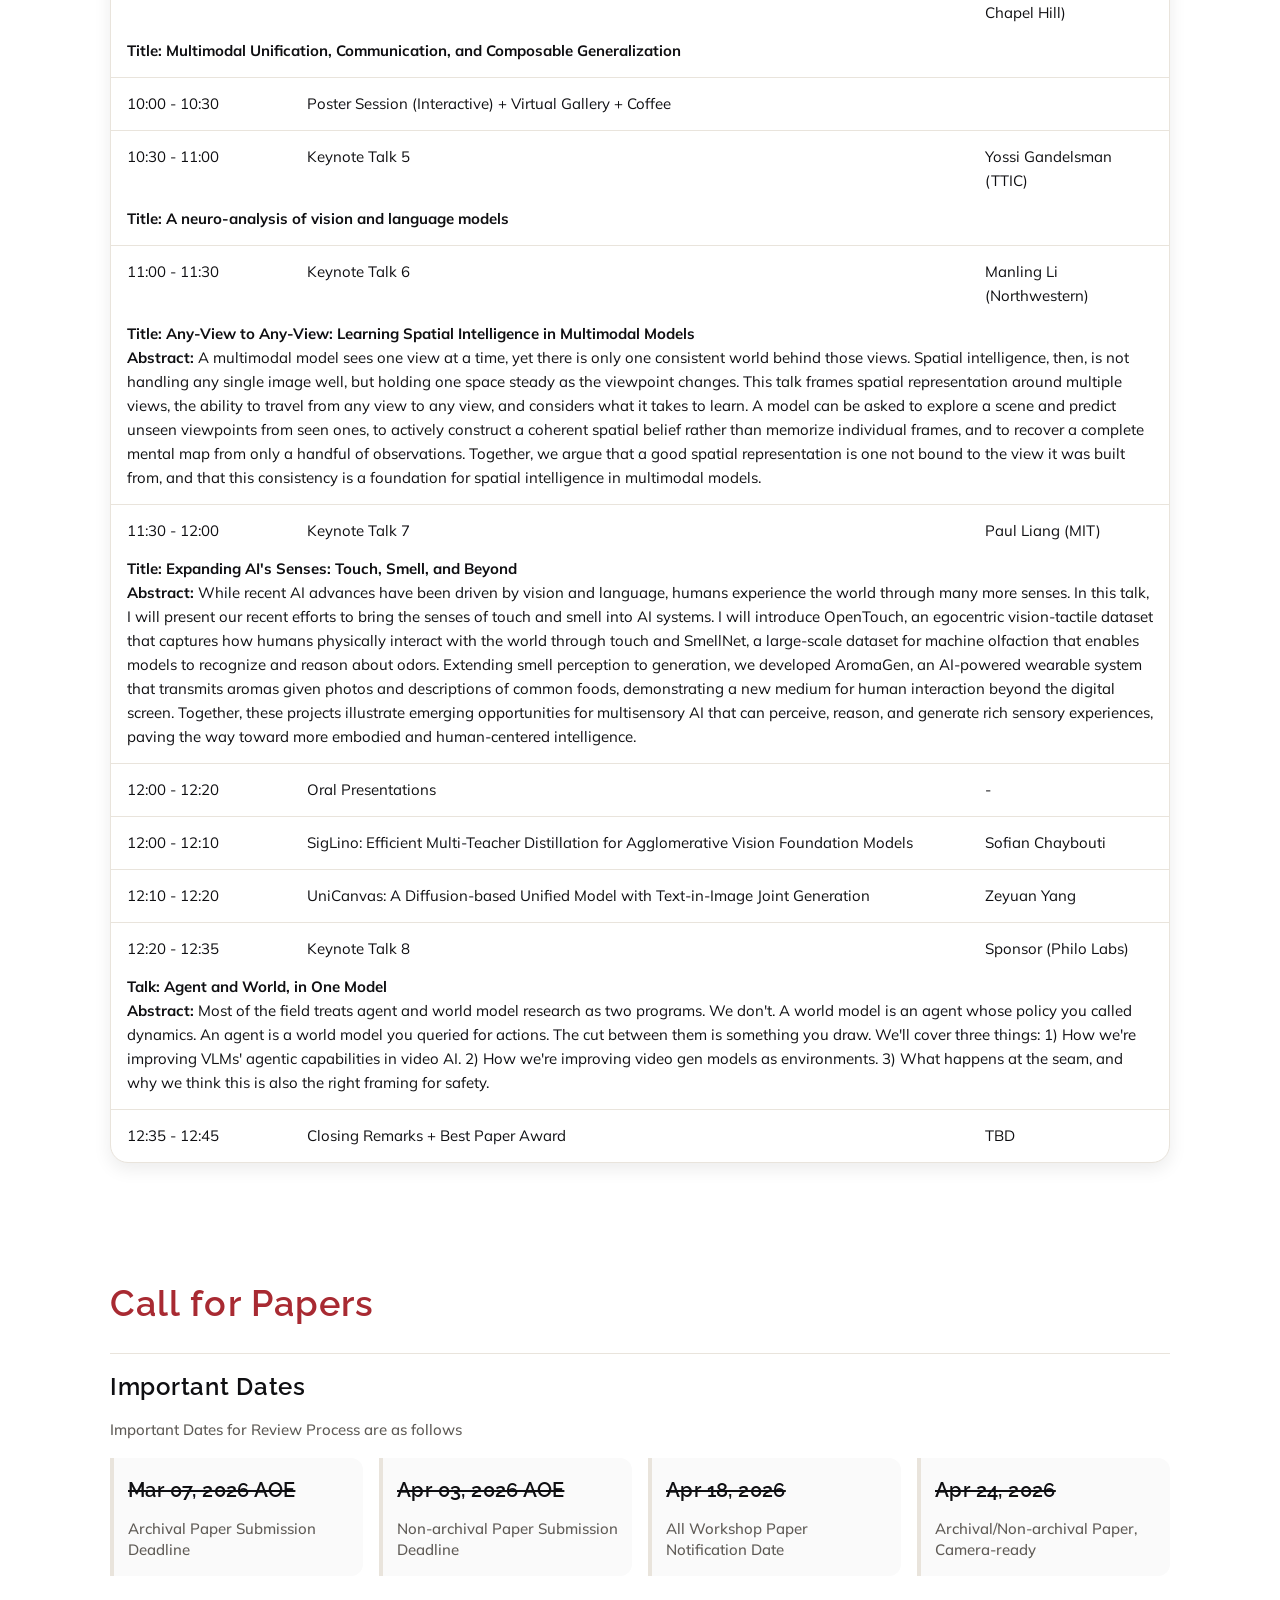
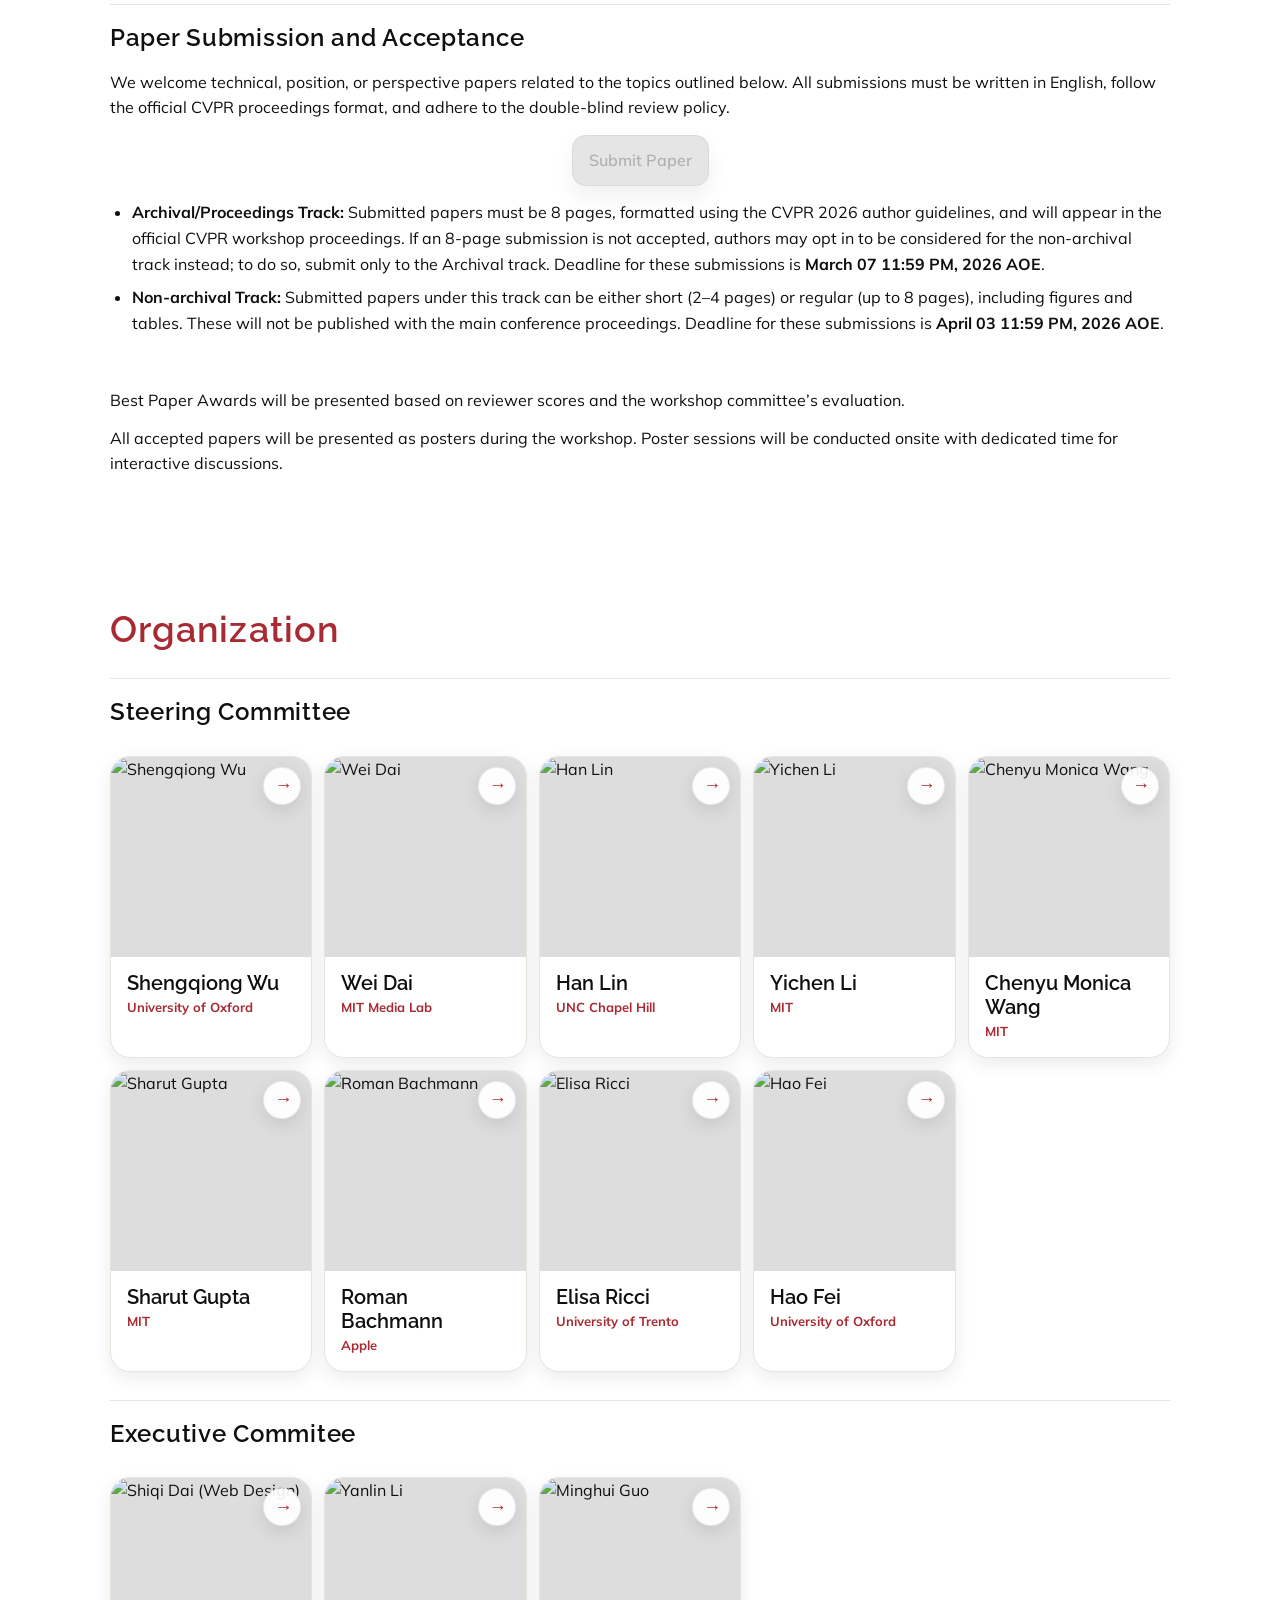
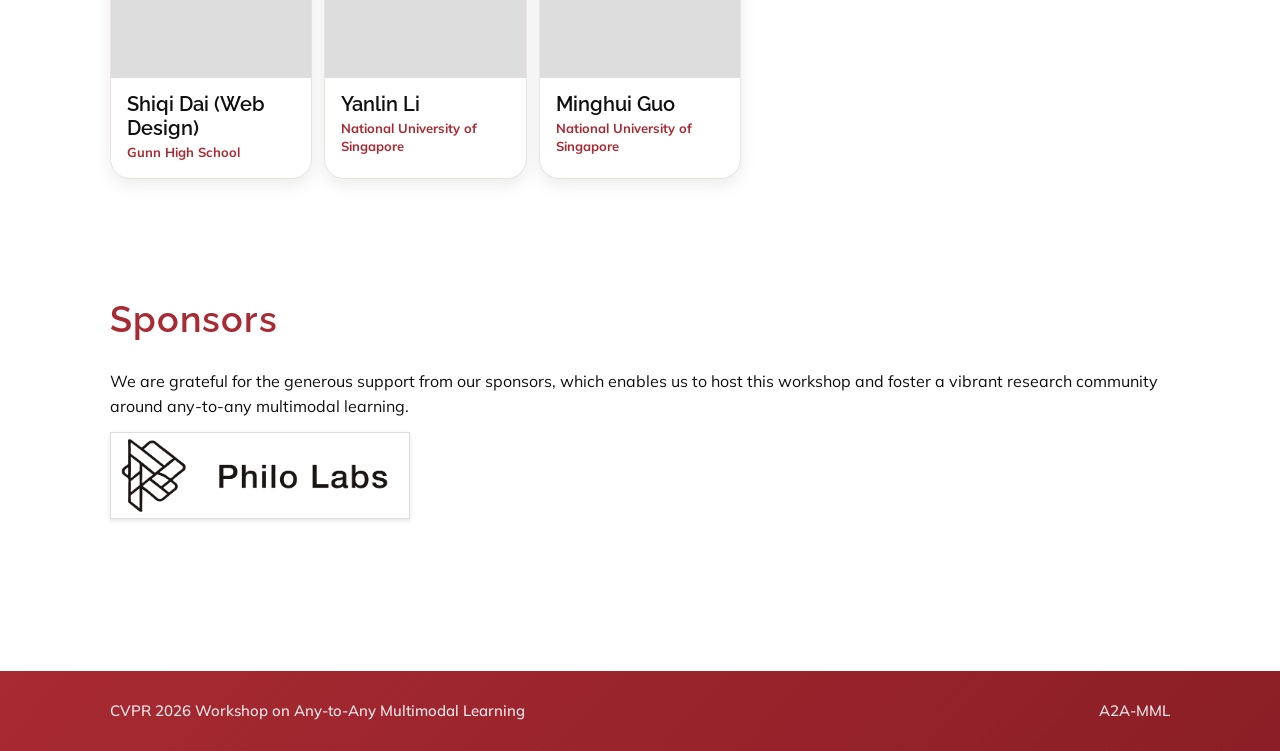
==== commit 93b4adb5: "Update keynote talks in index.html Added details for Keynote Talk 2 and a new Keynote Talk 3." ====
--- a/index.html
+++ b/index.html
@@ -162,7 +162,17 @@
                 <strong>Abstract:</strong> In this talk, we explore how large multimodal models exhibit human-like cognitive biases, from the Stroop effect and other-race recognition gaps to "split-brain" functional asymmetries, revealing that AI not only learns patterns but also inherits psychological blind spots. We then introduce an uncertainty-aware framework ("Know We Don't Know") that leverages semantic entropy and multi-modal perturbations to detect and mitigate hallucinations, paving the way for safer, more reliable AI systems.
               </td>
             </tr>
-            <tr><td>8:30 - 9:00</td><td>Keynote Talk 2</td><td>Saining Xie (NYU)</td></tr>
+            <tr>
+              <td style="border-bottom:none">8:30 - 9:00</td>
+              <td style="border-bottom:none">Keynote Talk 2</td>
+              <td style="border-bottom:none">Saining Xie (NYU)</td>
+            </tr>
+            <tr>
+              <td colspan="3" style="padding-top:0">
+                <strong>Title: Representation Space is the New Generative Interface</strong><br>
+                <strong>Abstract:</strong> In this talk, I'll introduce a line of work including DiT, REPA, RAE, ScaleRAE, and the latest RAEv2, and discuss how representation spaces are becoming the new interface for generative models. Working in representation space leads to better data efficiency, stronger performance, and opens up new possibilities for bringing different modalities together under a unified framework. I'll share the key ideas behind these works and why representation learning is becoming increasingly central to the future of generative AI.
+              </td>
+            </tr>
             <tr>
               <td style="border-bottom:none">9:00 - 9:30</td>
               <td style="border-bottom:none">Keynote Talk 3</td>
